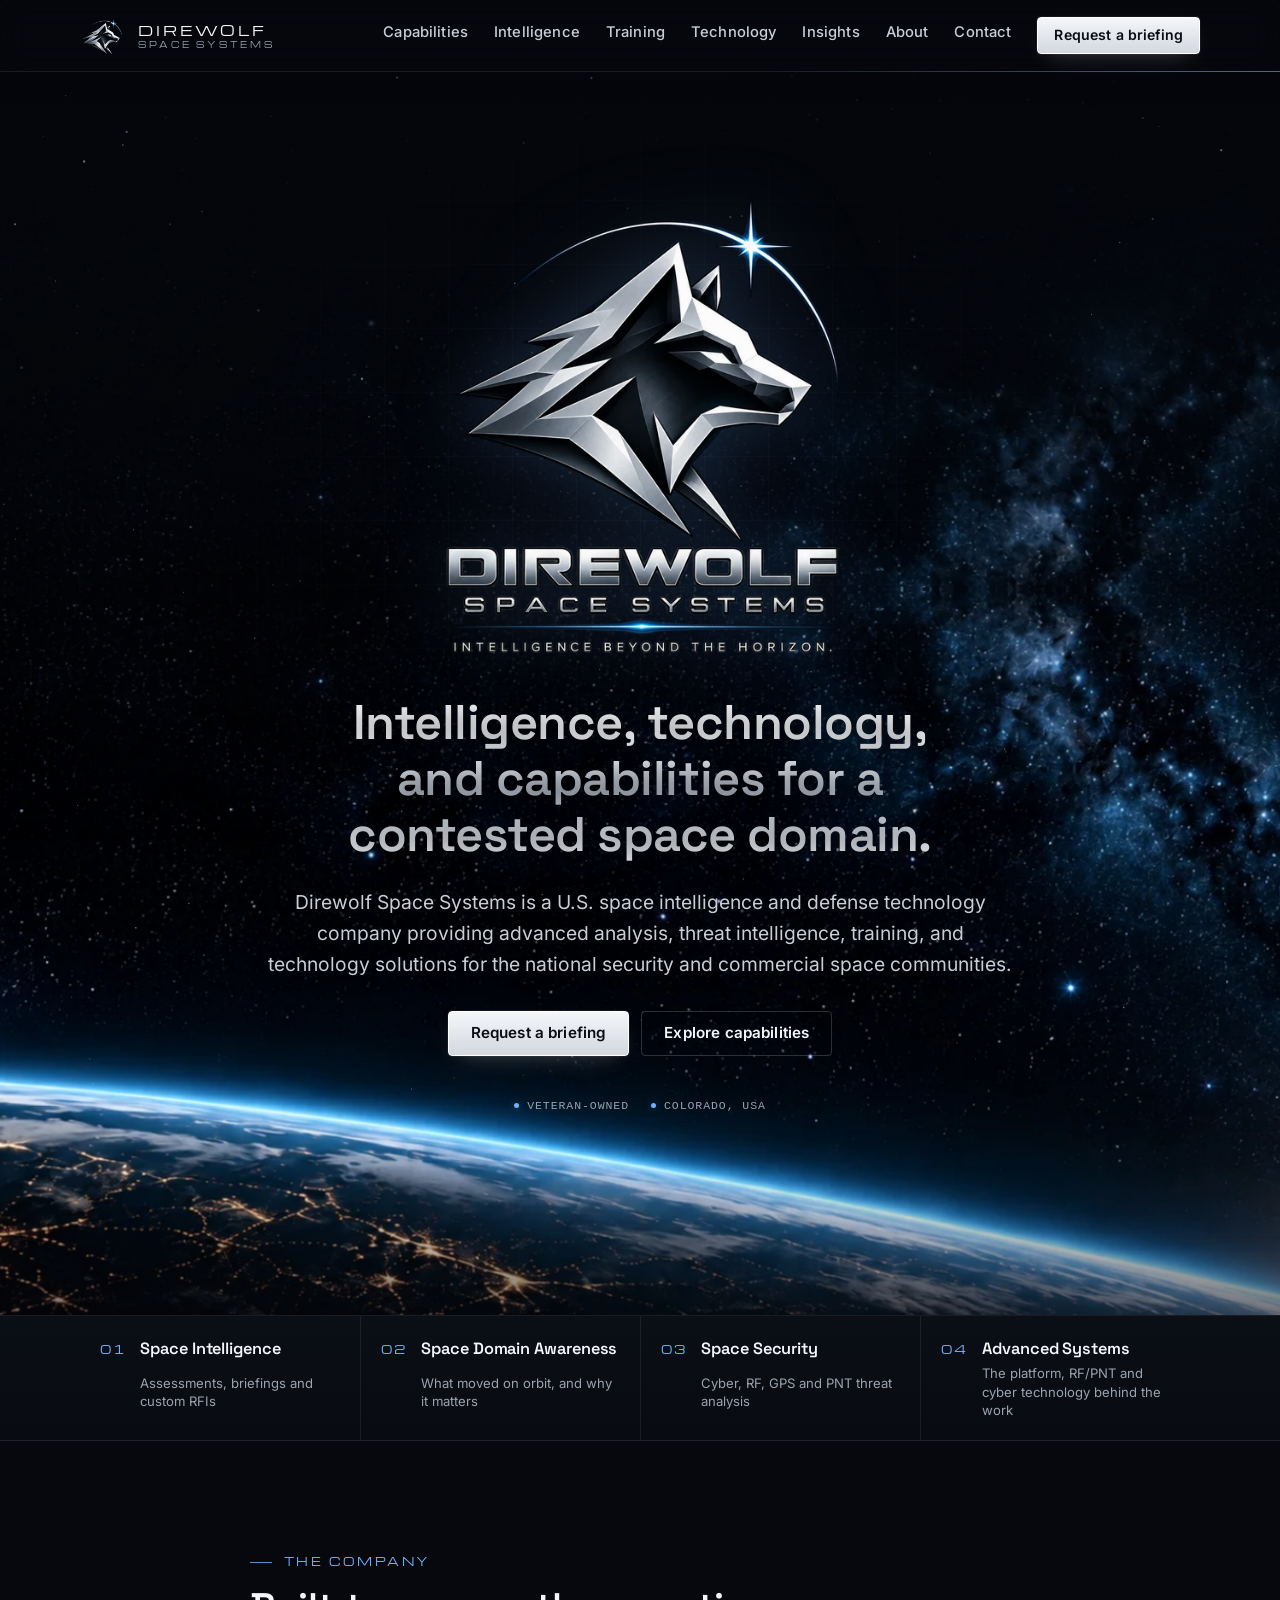
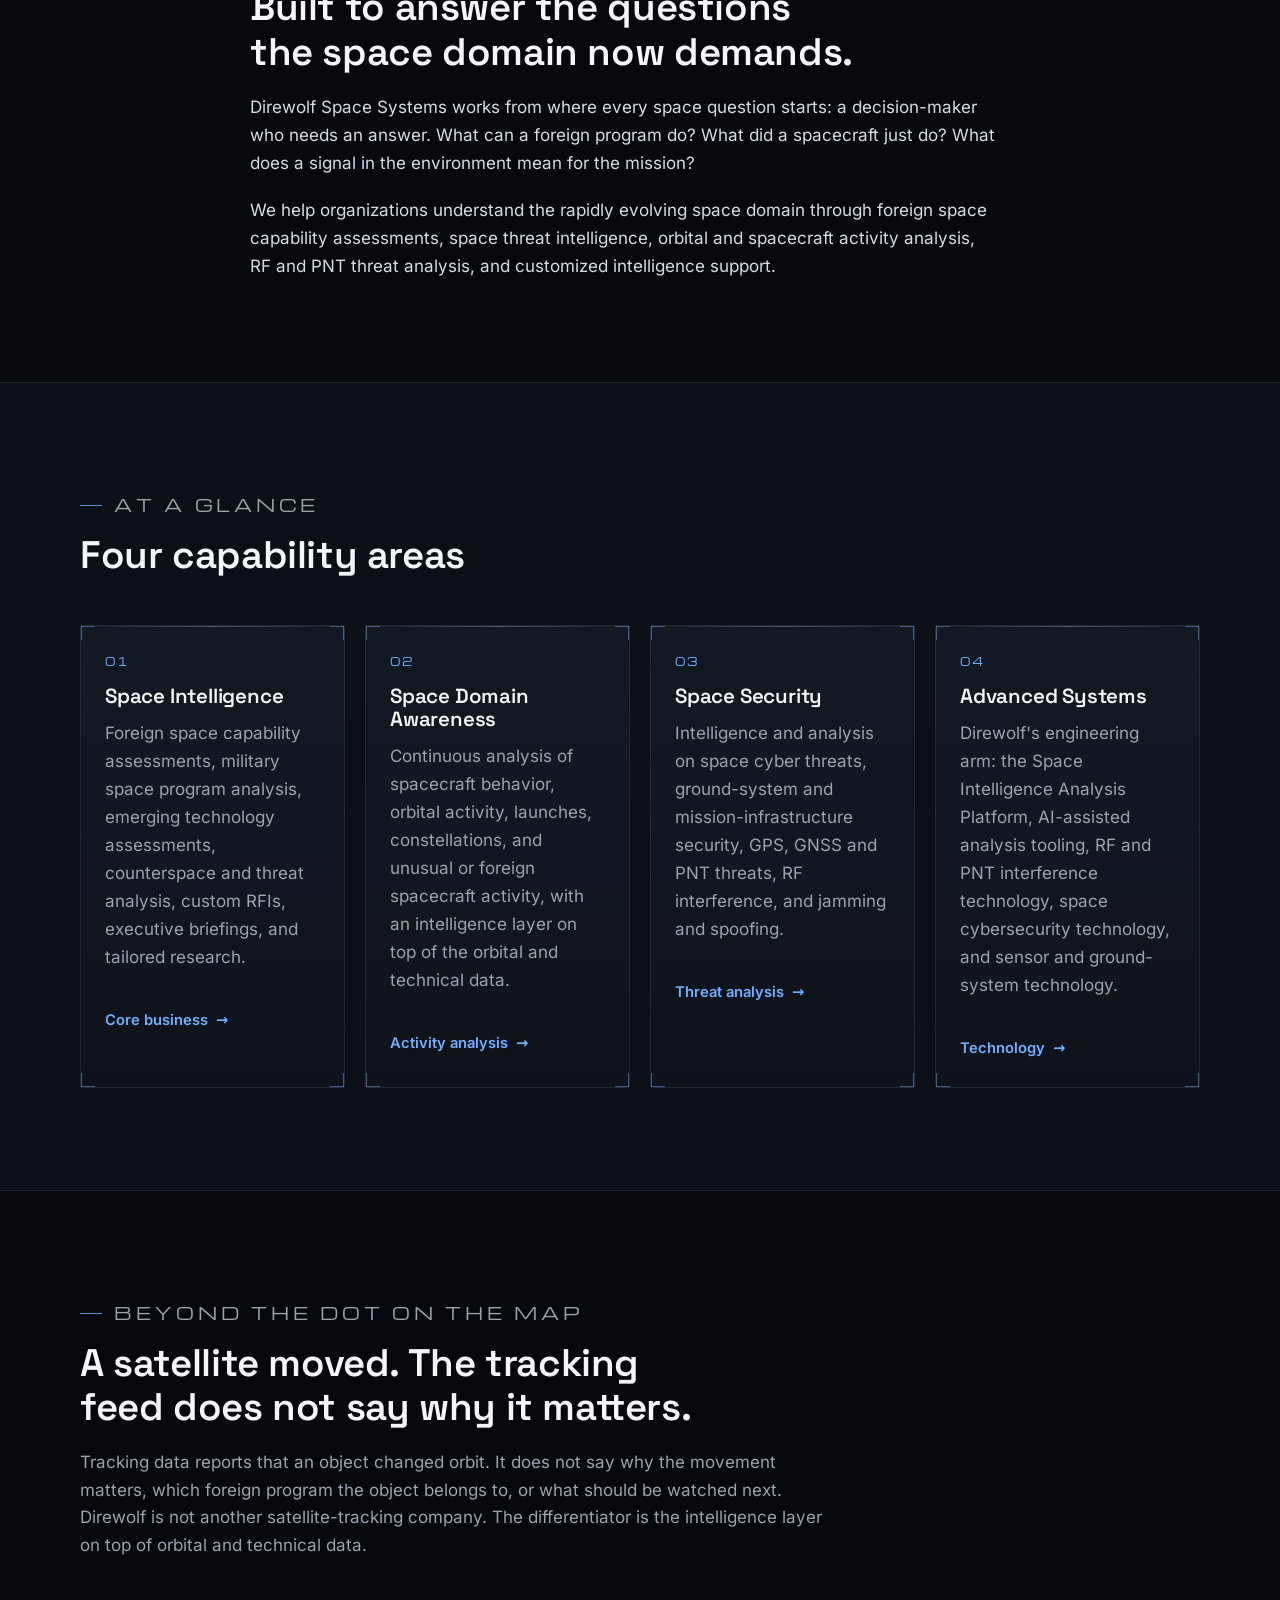
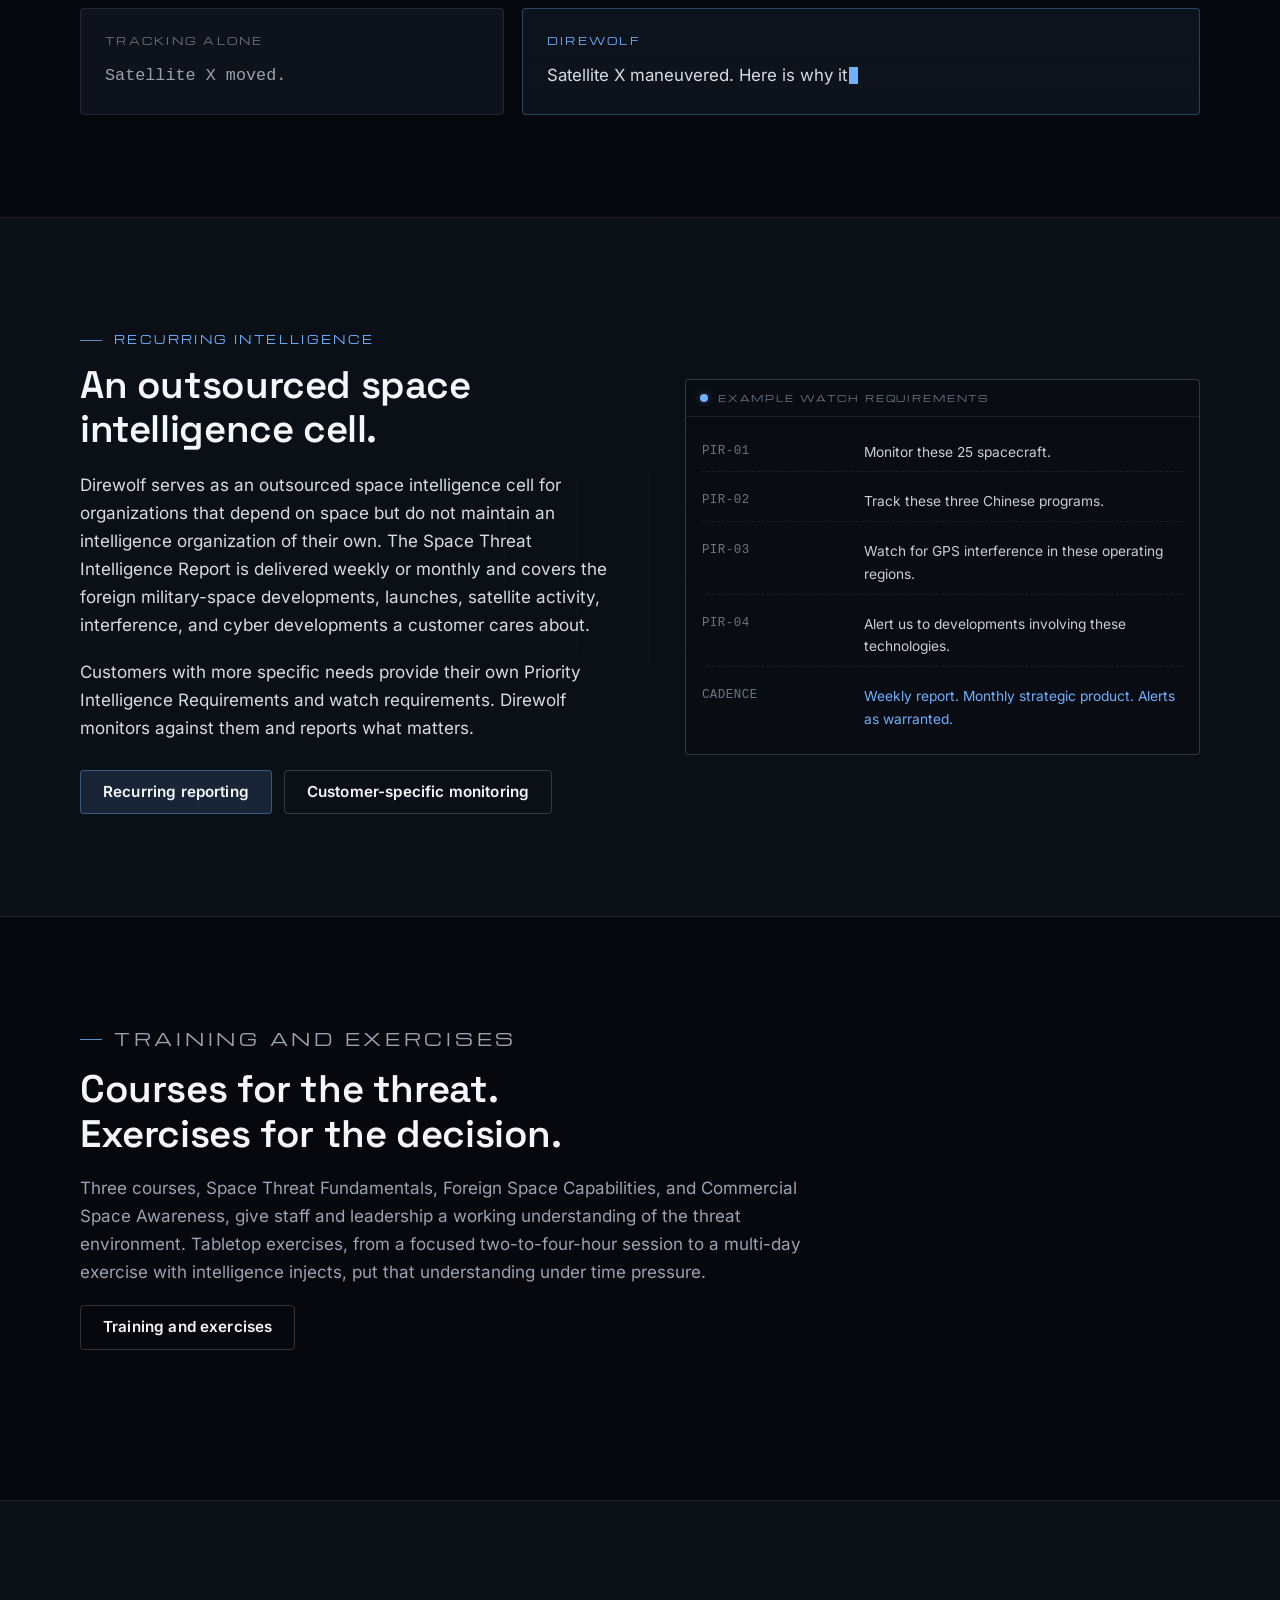
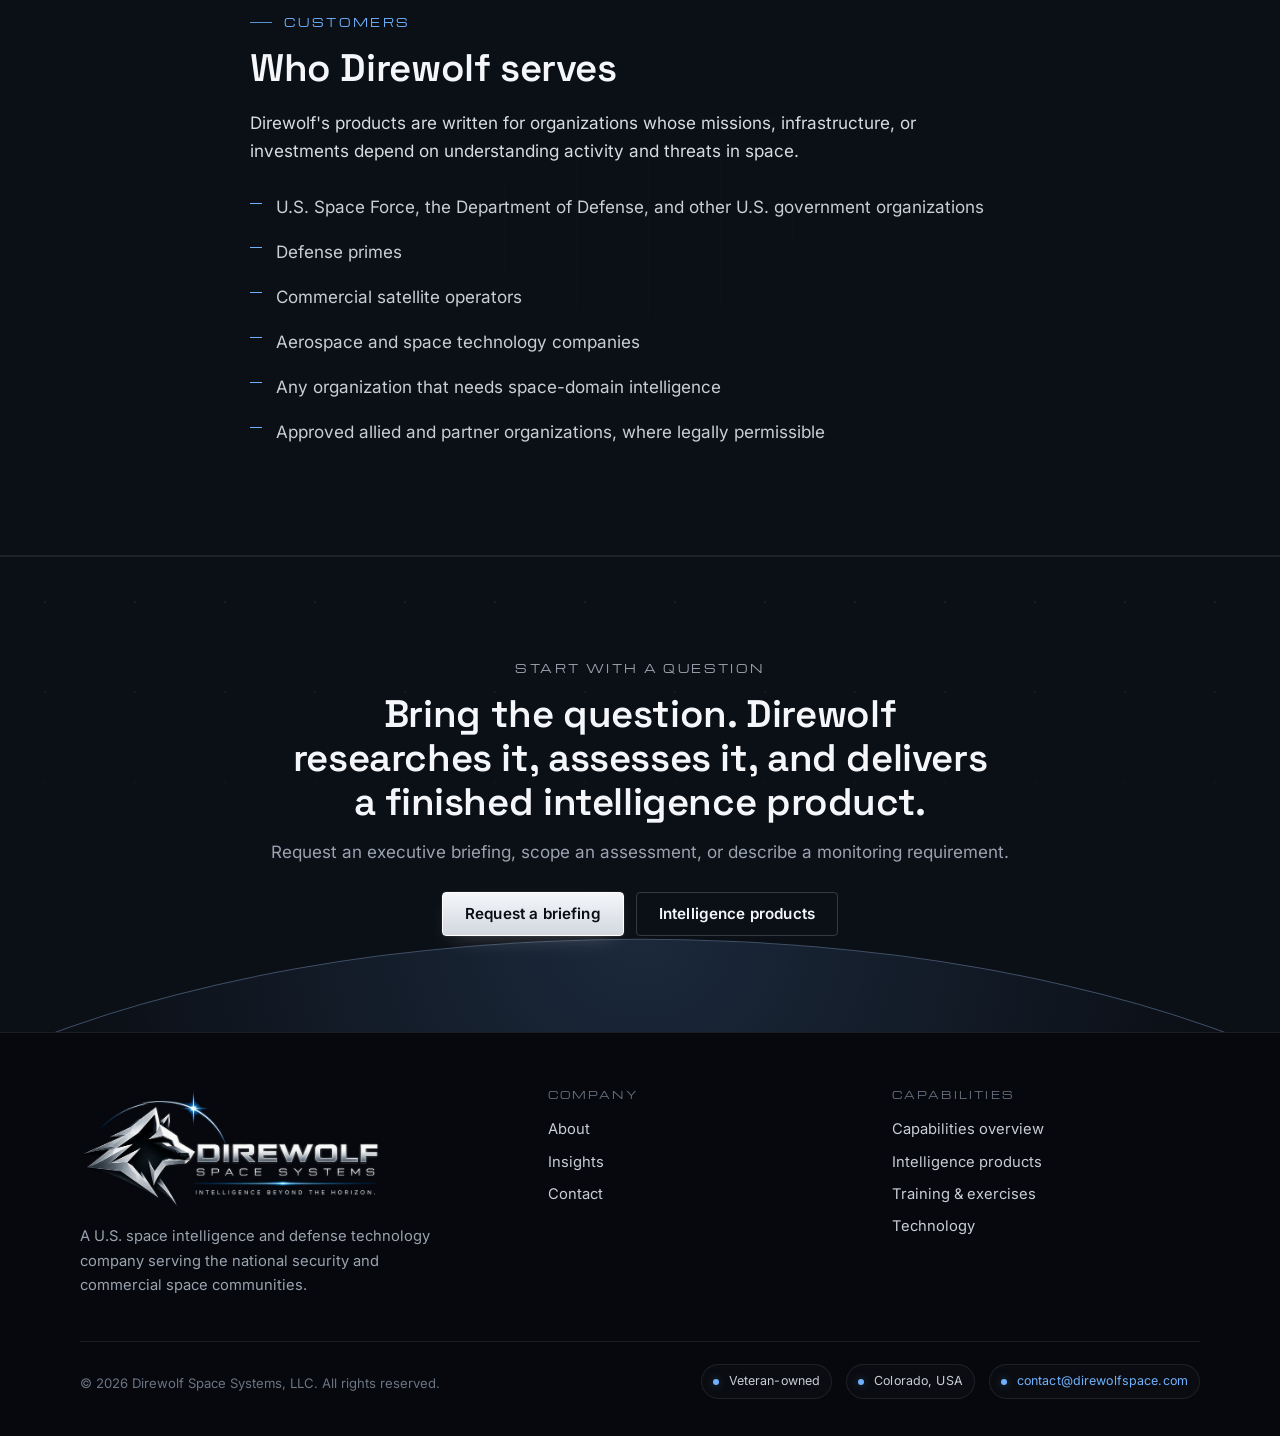
==== index.html @ d7854faf "Work in progress: trim repeated content across pages Co-Authored-By: Claude Fable 5.1 <noreply@anthr" ====
<!DOCTYPE html>
<html lang="en">
<head>
  <meta charset="utf-8">
  <meta name="viewport" content="width=device-width, initial-scale=1">
  <title>Direwolf Space Systems | Intelligence Beyond the Horizon.</title>
  <meta name="description" content="A U.S. space intelligence and defense technology company. Foreign space capability assessments, space threat intelligence, spacecraft activity analysis, RF and PNT threat analysis, and training.">
  <link rel="canonical" href="https://direwolfspace.com/">
  <meta name="theme-color" content="#06080d">
  <meta name="robots" content="index,follow">

  <!-- Open Graph / Twitter -->
  <meta property="og:type" content="website">
  <meta property="og:site_name" content="Direwolf Space Systems">
  <meta property="og:title" content="Direwolf Space Systems | Intelligence Beyond the Horizon.">
  <meta property="og:description" content="A U.S. space intelligence and defense technology company. Foreign space capability assessments, space threat intelligence, spacecraft activity analysis, RF and PNT threat analysis, and training.">
  <meta property="og:url" content="https://direwolfspace.com/">
  <meta property="og:image" content="https://direwolfspace.com/assets/img/og-image.jpg">
  <meta property="og:image:width" content="1200">
  <meta property="og:image:height" content="630">
  <meta property="og:image:alt" content="Direwolf Space Systems. Intelligence Beyond the Horizon.">
  <meta name="twitter:card" content="summary_large_image">
  <meta name="twitter:title" content="Direwolf Space Systems | Intelligence Beyond the Horizon.">
  <meta name="twitter:description" content="A U.S. space intelligence and defense technology company. Foreign space capability assessments, space threat intelligence, spacecraft activity analysis, RF and PNT threat analysis, and training.">
  <meta name="twitter:image" content="https://direwolfspace.com/assets/img/og-image.jpg">

  <!-- Icons -->
  <link rel="icon" href="assets/img/favicon.ico" sizes="any">
  <link rel="icon" type="image/png" sizes="32x32" href="assets/img/favicon-32.png">
  <link rel="icon" type="image/png" sizes="16x16" href="assets/img/favicon-16.png">
  <link rel="apple-touch-icon" href="assets/img/apple-touch-icon.png">

  <!-- Fonts (self-hosted, see assets/fonts) -->
  <link rel="preload" href="assets/fonts/michroma-latin.woff2" as="font" type="font/woff2" crossorigin>
  <link rel="preload" href="assets/fonts/space-grotesk-latin.woff2" as="font" type="font/woff2" crossorigin>
  <link rel="preload" href="assets/fonts/inter-latin.woff2" as="font" type="font/woff2" crossorigin>

  <link rel="stylesheet" href="assets/css/style.css">

  <script type="application/ld+json">
  {
    "@context": "https://schema.org",
    "@type": "Organization",
    "name": "Direwolf Space Systems",
    "legalName": "Direwolf Space Systems, LLC",
    "url": "https://direwolfspace.com/",
    "logo": "https://direwolfspace.com/assets/img/mark-512.png",
    "slogan": "Intelligence Beyond the Horizon.",
    "description": "A U.S. space intelligence and defense technology company providing advanced analysis, threat intelligence, training, and technology solutions for the national security and commercial space communities.",
    "email": "contact@direwolfspace.com",
    "address": { "@type": "PostalAddress", "addressRegion": "CO", "addressCountry": "US" }
  }
  </script>
</head>
<body class="page page--home">
  <a class="skip-link" href="#main">Skip to content</a>

  <header class="site-header">
    <div class="container">
      <a class="brand" href="index.html" aria-label="Direwolf Space Systems home">
        <img class="brand__logo" src="assets/img/mark-160.png" width="44" height="44" alt="">
        <span class="brand__text">
          <span class="brand__name">DIREWOLF</span>
          <span class="brand__sub">SPACE SYSTEMS</span>
        </span>
      </a>
      <button class="nav-toggle" type="button" aria-controls="site-nav" aria-expanded="false" aria-label="Toggle navigation">
        <svg class="icon-open" viewBox="0 0 24 24" fill="none" stroke="currentColor" stroke-width="1.8" stroke-linecap="round" aria-hidden="true"><path d="M4 7h16M4 12h16M4 17h16"/></svg>
        <svg class="icon-close" viewBox="0 0 24 24" fill="none" stroke="currentColor" stroke-width="1.8" stroke-linecap="round" aria-hidden="true"><path d="M6 6l12 12M18 6L6 18"/></svg>
      </button>
      <nav class="nav" id="site-nav" aria-label="Primary">
        <ul class="nav__list">
          <li><a class="nav__link" href="capabilities.html">Capabilities</a></li>
          <li><a class="nav__link" href="intelligence.html">Intelligence</a></li>
          <li><a class="nav__link" href="training.html">Training</a></li>
          <li><a class="nav__link" href="technology.html">Technology</a></li>
          <li><a class="nav__link" href="insights.html">Insights</a></li>
          <li><a class="nav__link" href="about.html">About</a></li>
          <li><a class="nav__link" href="contact.html">Contact</a></li>
        </ul>
        <div class="nav__cta"><a class="btn btn--primary btn--sm" href="contact.html">Request a briefing</a></div>
      </nav>
    </div>
  </header>

  <main id="main">

    <!-- ============ HERO ============ -->
    <section class="hero hero--home">
      <div class="hero__bg" aria-hidden="true">
        <picture>
          <source srcset="assets/img/hero-space-portrait.webp" media="(max-width: 700px)" type="image/webp">
          <img class="hero__space" src="assets/img/hero-space.webp" width="2400" height="1350" alt="" decoding="async" fetchpriority="high">
        </picture>
        <div class="hero__shade"></div>
        <div class="hero__grid"></div>
        <canvas class="hero__stars"></canvas>
        <svg class="hero__orbit" viewBox="0 0 100 60" preserveAspectRatio="xMidYMid slice" focusable="false">
          <path id="orbit-track" class="orbit-path" d="M -6 44 C 18 6, 78 4, 106 26"/>
          <circle class="orbit-sat-halo" r="0.9"><animateMotion dur="46s" repeatCount="indefinite"><mpath href="#orbit-track"/></animateMotion></circle>
          <circle class="orbit-sat" r="0.32"><animateMotion dur="46s" repeatCount="indefinite"><mpath href="#orbit-track"/></animateMotion></circle>
        </svg>
      </div>
      <div class="container">
        <div class="hero__inner hero__inner--center">
          <div class="hero__lockup">
            <picture>
              <source srcset="assets/img/logo-vertical-sm.webp 480w, assets/img/logo-vertical.webp 900w" sizes="(max-width: 600px) 280px, 420px" type="image/webp">
              <img class="logo" src="assets/img/logo-vertical-sm.png" srcset="assets/img/logo-vertical-sm.png 480w, assets/img/logo-vertical.png 900w" sizes="(max-width: 600px) 280px, 420px" width="420" height="496" alt="Direwolf Space Systems. Intelligence Beyond the Horizon." fetchpriority="high">
            </picture>
          </div>
          <h1 class="metallic">Intelligence, technology, and capabilities for a contested space domain.</h1>
          <p class="lede">Direwolf Space Systems is a U.S. space intelligence and defense technology company providing advanced analysis, threat intelligence, training, and technology solutions for the national security and commercial space communities.</p>
          <div class="btn-row">
            <a class="btn btn--primary" href="contact.html">Request a briefing</a>
            <a class="btn btn--ghost" href="capabilities.html">Explore capabilities</a>
          </div>
          <div class="hero__telemetry">
            <span>Veteran-owned</span>
            <span>Colorado, USA</span>
          </div>
        </div>
      </div>
    </section>

    <!-- ============ CAPABILITY BAR ============ -->
    <nav class="capbar" aria-label="Capability areas">
      <div class="container">
        <ul class="capbar__list">
          <li>
            <a class="capbar__item" href="capabilities.html#space-intelligence">
              <span class="capbar__num">01</span>
              <span class="capbar__name">Space Intelligence</span>
              <span class="capbar__desc">Assessments, briefings and custom RFIs</span>
            </a>
          </li>
          <li>
            <a class="capbar__item" href="capabilities.html#space-domain-awareness">
              <span class="capbar__num">02</span>
              <span class="capbar__name">Space Domain Awareness</span>
              <span class="capbar__desc">What moved on orbit, and why it matters</span>
            </a>
          </li>
          <li>
            <a class="capbar__item" href="capabilities.html#space-security">
              <span class="capbar__num">03</span>
              <span class="capbar__name">Space Security</span>
              <span class="capbar__desc">Cyber, RF, GPS and PNT threat analysis</span>
            </a>
          </li>
          <li>
            <a class="capbar__item" href="capabilities.html#advanced-systems">
              <span class="capbar__num">04</span>
              <span class="capbar__name">Advanced Systems</span>
              <span class="capbar__desc">The platform, RF/PNT and cyber technology behind the work</span>
            </a>
          </li>
        </ul>
      </div>
    </nav>

    <!-- ============ WHAT DIREWOLF IS ============ -->
    <section class="section" id="company">
      <div class="container container--narrow">
        <p class="eyebrow">The company</p>
        <h2>Built to answer the questions the space domain now demands.</h2>
        <p class="measure">Direwolf Space Systems works from where every space question starts: a decision-maker who needs an answer. What can a foreign program do? What did a spacecraft just do? What does a signal in the environment mean for the mission?</p>
        <p class="measure">We help organizations understand the rapidly evolving space domain through foreign space capability assessments, space threat intelligence, orbital and spacecraft activity analysis, RF and PNT threat analysis, and customized intelligence support.</p>
      </div>
    </section>

    <!-- ============ FOUR CAPABILITY AREAS ============ -->
    <section class="section section--alt" id="capabilities">
      <div class="container">
        <div class="section-head">
          <p class="eyebrow">At a glance</p>
          <h2>Four capability areas</h2>
        </div>
        <div class="grid grid-4">
          <a class="card card--link reveal" href="capabilities.html#space-intelligence">
            <span class="card__num">01</span>
            <h3>Space Intelligence</h3>
            <p>Foreign space capability assessments, military space program analysis, emerging technology assessments, counterspace and threat analysis, custom RFIs, executive briefings, and tailored research.</p>
            <span class="card__more">Core business</span>
          </a>
          <a class="card card--link reveal" href="capabilities.html#space-domain-awareness" data-delay="1">
            <span class="card__num">02</span>
            <h3>Space Domain Awareness</h3>
            <p>Continuous analysis of spacecraft behavior, orbital activity, launches, constellations, and unusual or foreign spacecraft activity, with an intelligence layer on top of the orbital and technical data.</p>
            <span class="card__more">Activity analysis</span>
          </a>
          <a class="card card--link reveal" href="capabilities.html#space-security" data-delay="2">
            <span class="card__num">03</span>
            <h3>Space Security</h3>
            <p>Intelligence and analysis on space cyber threats, ground-system and mission-infrastructure security, GPS, GNSS and PNT threats, RF interference, and jamming and spoofing.</p>
            <span class="card__more">Threat analysis</span>
          </a>
          <a class="card card--link reveal" href="capabilities.html#advanced-systems" data-delay="3">
            <span class="card__num">04</span>
            <h3>Advanced Systems</h3>
            <p>Direwolf's engineering arm: the Space Intelligence Analysis Platform, AI-assisted analysis tooling, RF and PNT interference technology, space cybersecurity technology, and sensor and ground-system technology.</p>
            <span class="card__more">Technology</span>
          </a>
        </div>
      </div>
    </section>

    <!-- ============ BEYOND THE DOT ============ -->
    <section class="section" id="differentiator">
      <div class="container">
        <div class="section-head">
          <p class="eyebrow">Beyond the dot on the map</p>
          <h2>A satellite moved. The tracking feed does not say why it matters.</h2>
          <p>Tracking data reports that an object changed orbit. It does not say why the movement matters, which foreign program the object belongs to, or what should be watched next. Direwolf is not another satellite-tracking company. The differentiator is the intelligence layer on top of orbital and technical data.</p>
        </div>
        <div class="contrast reveal">
          <div class="contrast__item contrast__item--dim">
            <span class="contrast__label">Tracking alone</span>
            <p class="contrast__text">Satellite X moved.</p>
          </div>
          <div class="contrast__item contrast__item--lit">
            <span class="contrast__label">Direwolf</span>
            <p class="contrast__text" data-type>Satellite X maneuvered. Here is why it matters, which foreign program it belongs to, what similar spacecraft have done previously, what capabilities may be involved, and what we recommend watching next.</p>
          </div>
        </div>
      </div>
    </section>

    <!-- ============ RECURRING INTELLIGENCE ============ -->
    <section class="section section--alt" id="recurring">
      <div class="container">
        <div class="split">
          <div>
            <p class="eyebrow">Recurring intelligence</p>
            <h2>An outsourced space intelligence cell.</h2>
            <p>Direwolf serves as an outsourced space intelligence cell for organizations that depend on space but do not maintain an intelligence organization of their own. The Space Threat Intelligence Report is delivered weekly or monthly and covers the foreign military-space developments, launches, satellite activity, interference, and cyber developments a customer cares about.</p>
            <p>Customers with more specific needs provide their own Priority Intelligence Requirements and watch requirements. Direwolf monitors against them and reports what matters.</p>
            <div class="btn-row mt-3">
              <a class="btn btn--blue" href="intelligence.html#recurring">Recurring reporting</a>
              <a class="btn btn--ghost" href="intelligence.html#monitoring">Customer-specific monitoring</a>
            </div>
          </div>
          <div class="mock reveal" role="group" aria-label="Example customer watch requirements">
            <div class="mock__bar">Example watch requirements</div>
            <div class="mock__body">
              <div class="mock__row"><span class="mock__key">PIR-01</span><span class="mock__val">Monitor these 25 spacecraft.</span></div>
              <div class="mock__row"><span class="mock__key">PIR-02</span><span class="mock__val">Track these three Chinese programs.</span></div>
              <div class="mock__row"><span class="mock__key">PIR-03</span><span class="mock__val">Watch for GPS interference in these operating regions.</span></div>
              <div class="mock__row"><span class="mock__key">PIR-04</span><span class="mock__val">Alert us to developments involving these technologies.</span></div>
              <div class="mock__row"><span class="mock__key">CADENCE</span><span class="mock__val mock__val--blue">Weekly report. Monthly strategic product. Alerts as warranted.</span></div>
            </div>
          </div>
        </div>
      </div>
    </section>

    <!-- ============ TRAINING ============ -->
    <section class="section" id="training">
      <div class="container">
        <div class="section-head">
          <p class="eyebrow">Training and exercises</p>
          <h2>Courses for the threat. Exercises for the decision.</h2>
          <p>Three courses, Space Threat Fundamentals, Foreign Space Capabilities, and Commercial Space Awareness, give staff and leadership a working understanding of the threat environment. Tabletop exercises, from a focused two-to-four-hour session to a multi-day exercise with intelligence injects, put that understanding under time pressure.</p>
          <div class="btn-row">
            <a class="btn btn--ghost" href="training.html">Training and exercises</a>
          </div>
        </div>
      </div>
    </section>

    <!-- ============ WHO WE SERVE ============ -->
    <section class="section section--alt" id="customers">
      <div class="container container--narrow">
        <p class="eyebrow">Customers</p>
        <h2>Who Direwolf serves</h2>
        <p class="measure">Direwolf's products are written for organizations whose missions, infrastructure, or investments depend on understanding activity and threats in space.</p>
        <ul class="checks mt-3">
          <li>U.S. Space Force, the Department of Defense, and other U.S. government organizations</li>
          <li>Defense primes</li>
          <li>Commercial satellite operators</li>
          <li>Aerospace and space technology companies</li>
          <li>Any organization that needs space-domain intelligence</li>
          <li>Approved allied and partner organizations, where legally permissible</li>
        </ul>
      </div>
    </section>

    <!-- ============ CTA ============ -->
    <section class="cta-band">
      <div class="container">
        <p class="eyebrow eyebrow--plain">Start with a question</p>
        <h2>Bring the question. Direwolf researches it, assesses it, and delivers a finished intelligence product.</h2>
        <p>Request an executive briefing, scope an assessment, or describe a monitoring requirement.</p>
        <div class="btn-row">
          <a class="btn btn--primary" href="contact.html">Request a briefing</a>
          <a class="btn btn--ghost" href="intelligence.html">Intelligence products</a>
        </div>
      </div>
    </section>

  </main>

  <footer class="site-footer">
    <div class="container">
      <div class="footer__top">
        <div class="footer__brand">
          <picture>
            <source srcset="assets/img/logo-horizontal-sm.webp" type="image/webp">
            <img src="assets/img/logo-horizontal-sm.png" width="300" height="119" alt="Direwolf Space Systems. Intelligence Beyond the Horizon." loading="lazy">
          </picture>
          <p class="mt-2">A U.S. space intelligence and defense technology company serving the national security and commercial space communities.</p>
        </div>
        <div class="footer__col">
          <h2>Company</h2>
          <ul>
            <li><a href="about.html">About</a></li>
            <li><a href="insights.html">Insights</a></li>
            <li><a href="contact.html">Contact</a></li>
          </ul>
        </div>
        <div class="footer__col">
          <h2>Capabilities</h2>
          <ul>
            <li><a href="capabilities.html">Capabilities overview</a></li>
            <li><a href="intelligence.html">Intelligence products</a></li>
            <li><a href="training.html">Training &amp; exercises</a></li>
            <li><a href="technology.html">Technology</a></li>
          </ul>
        </div>
      </div>
      <div class="footer__bottom">
        <div>&copy; <span data-year>2026</span> Direwolf Space Systems, LLC. All rights reserved.</div>
        <ul class="facts">
          <li>Veteran-owned</li>
          <li>Colorado, USA</li>
          <li><a href="mailto:contact@direwolfspace.com">contact@direwolfspace.com</a></li>
        </ul>
      </div>
    </div>
  </footer>

  <script src="assets/js/main.js" defer></script>
</body>
</html>
---- assets/css/style.css ----
/* ==========================================================================
   Direwolf Space Systems — site stylesheet
   Palette: black / graphite / very dark navy, metallic silver, white,
   restrained cool-blue highlights.
   ========================================================================== */

/* --------------------------------------------------------------------------
   Self-hosted fonts (Google Fonts latin subsets, SIL Open Font License)
   Inter and Space Grotesk are variable fonts: one file covers every weight.
   -------------------------------------------------------------------------- */
@font-face {
  font-family: "Inter";
  font-style: normal;
  font-weight: 400 600;
  font-display: swap;
  src: url("../fonts/inter-latin.woff2") format("woff2");
}
@font-face {
  font-family: "Space Grotesk";
  font-style: normal;
  font-weight: 500 700;
  font-display: swap;
  src: url("../fonts/space-grotesk-latin.woff2") format("woff2");
}
@font-face {
  font-family: "Michroma";
  font-style: normal;
  font-weight: 400;
  font-display: swap;
  src: url("../fonts/michroma-latin.woff2") format("woff2");
}

:root {
  /* Surfaces */
  --bg: #06080d;
  --bg-2: #0b0f16;
  --bg-3: #10151e;
  --panel: #0e131b;
  --panel-2: #131923;
  --line: rgba(201, 206, 214, 0.10);
  --line-strong: rgba(201, 206, 214, 0.22);

  /* Silver & text */
  --white: #f4f6f9;
  --silver: #c9ced6;
  --silver-2: #98a1ae;
  --silver-3: #6b7482;
  --text: #d7dce4;
  --text-muted: #9aa3b0;

  /* Cool-blue highlight (restrained) */
  --blue: #6fb1ff;
  --blue-2: #3f86e0;
  --blue-dim: rgba(111, 177, 255, 0.14);
  --blue-glow: rgba(111, 177, 255, 0.35);
  --bracket: rgba(111, 177, 255, 0.45);

  /* Type */
  --font-display: "Michroma", "Orbitron", "Segoe UI", sans-serif;
  --font-head: "Space Grotesk", "Inter", system-ui, sans-serif;
  --font-body: "Inter", system-ui, -apple-system, "Segoe UI", Roboto, sans-serif;
  --font-mono: ui-monospace, SFMono-Regular, Menlo, Consolas, monospace;

  /* Layout */
  --container: 1160px;
  --gutter: 20px;
  --radius: 4px;
  --radius-lg: 4px;
  --header-h: 72px;

  color-scheme: dark;
}

/* --------------------------------------------------------------------------
   Reset / base
   -------------------------------------------------------------------------- */
*, *::before, *::after { box-sizing: border-box; }
html { scroll-behavior: smooth; -webkit-text-size-adjust: 100%; }
@media (prefers-reduced-motion: reduce) {
  html { scroll-behavior: auto; }
  *, *::before, *::after { animation: none !important; transition: none !important; }
}
body {
  margin: 0;
  background: var(--bg);
  color: var(--text);
  font-family: var(--font-body);
  font-size: 17px;
  line-height: 1.65;
  -webkit-font-smoothing: antialiased;
  -moz-osx-font-smoothing: grayscale;
  overflow-x: hidden;
}
img, svg { display: block; max-width: 100%; }
a { color: var(--blue); text-decoration: none; }
a:hover { text-decoration: underline; text-underline-offset: 3px; }
:focus-visible { outline: 2px solid var(--blue); outline-offset: 3px; border-radius: 2px; }
h1, h2, h3, h4 {
  font-family: var(--font-head);
  color: var(--white);
  line-height: 1.15;
  letter-spacing: -0.01em;
  margin: 0 0 0.5em;
  font-weight: 600;
  text-wrap: balance;
}
h1 { font-size: clamp(2.1rem, 4.6vw, 3.6rem); }
h2 { font-size: clamp(1.7rem, 3vw, 2.4rem); }
h3 { font-size: clamp(1.15rem, 1.6vw, 1.35rem); }
h4 { font-size: 1.05rem; }
p { margin: 0 0 1.1em; }
p:last-child { margin-bottom: 0; }
ul, ol { padding-left: 1.25em; margin: 0 0 1.1em; }
li { margin-bottom: 0.4em; }
strong { color: var(--white); font-weight: 600; }
hr { border: 0; border-top: 1px solid var(--line); margin: 2rem 0; }
code { font-family: var(--font-mono); font-size: 0.92em; color: var(--silver); }
.visually-hidden {
  position: absolute !important; width: 1px; height: 1px; padding: 0; margin: -1px;
  overflow: hidden; clip: rect(0 0 0 0); white-space: nowrap; border: 0;
}

/* Cross-document page transitions (progressive; ignored by older browsers) */
@view-transition { navigation: auto; }
::view-transition-old(root) { animation: 160ms ease-out both vt-out; }
::view-transition-new(root) { animation: 260ms ease-out both vt-in; }
@keyframes vt-out { to { opacity: 0; } }
@keyframes vt-in { from { opacity: 0; transform: translateY(6px); } }

/* --------------------------------------------------------------------------
   Layout helpers
   -------------------------------------------------------------------------- */
.container { width: 100%; max-width: var(--container); margin: 0 auto; padding: 0 var(--gutter); }
.container--narrow { max-width: 820px; }
.section { padding: clamp(56px, 8vw, 104px) 0; position: relative; }
.section--tight { padding: clamp(40px, 5vw, 64px) 0; }
.section--alt { background: var(--bg-2); border-top: 1px solid var(--line); border-bottom: 1px solid var(--line); }
.section--alt::before {
  content: ""; position: absolute; inset: 0; pointer-events: none; opacity: 0.35;
  background-image:
    linear-gradient(rgba(201,206,214,0.035) 1px, transparent 1px),
    linear-gradient(90deg, rgba(201,206,214,0.035) 1px, transparent 1px);
  background-size: 72px 72px;
  mask-image: radial-gradient(ellipse 80% 90% at 50% 50%, #000 10%, transparent 80%);
  -webkit-mask-image: radial-gradient(ellipse 80% 90% at 50% 50%, #000 10%, transparent 80%);
}
.section--alt > .container { position: relative; }
.section-head { max-width: 760px; margin-bottom: clamp(28px, 4vw, 48px); }
.section-head p { color: var(--text-muted); font-size: 1.06rem; }
.section-head--center { margin-left: auto; margin-right: auto; text-align: center; }
.grid { display: grid; gap: 20px; }
.grid-2 { grid-template-columns: repeat(2, minmax(0, 1fr)); }
.grid-3 { grid-template-columns: repeat(3, minmax(0, 1fr)); }
.grid-4 { grid-template-columns: repeat(4, minmax(0, 1fr)); }
.split { display: grid; grid-template-columns: minmax(0, 1.05fr) minmax(0, 1fr); gap: clamp(28px, 5vw, 72px); align-items: center; }
.split--top { align-items: start; }
@media (max-width: 960px) {
  .grid-4 { grid-template-columns: repeat(2, minmax(0, 1fr)); }
  .grid-3 { grid-template-columns: repeat(2, minmax(0, 1fr)); }
  .split { grid-template-columns: 1fr; }
}
@media (max-width: 620px) {
  .grid-2, .grid-3, .grid-4 { grid-template-columns: 1fr; }
}
.text-muted { color: var(--text-muted); }
.lede { font-size: clamp(1.08rem, 1.5vw, 1.25rem); color: var(--silver); line-height: 1.6; }
.measure { max-width: 68ch; }

/* --------------------------------------------------------------------------
   Typographic brand elements
   -------------------------------------------------------------------------- */
.eyebrow {
  font-family: var(--font-display);
  font-size: 0.68rem;
  letter-spacing: 0.22em;
  text-transform: uppercase;
  color: var(--blue);
  display: inline-flex;
  align-items: center;
  gap: 12px;
  margin-bottom: 14px;
}
.eyebrow::before { content: ""; width: 22px; height: 1px; background: var(--blue); opacity: 0.8; }
.eyebrow--plain::before { display: none; }
.wordmark {
  font-family: var(--font-display);
  text-transform: uppercase;
  letter-spacing: 0.18em;
  color: var(--white);
  line-height: 1.2;
}
.wordmark .wm-1 { display: block; font-size: 1em; }
.wordmark .wm-2 { display: block; font-size: 0.56em; letter-spacing: 0.34em; color: var(--silver); margin-top: 0.15em; }
.tagline {
  font-family: var(--font-display);
  text-transform: uppercase;
  letter-spacing: 0.24em;
  font-size: 0.72rem;
  color: var(--silver-2);
}
.metallic {
  background: linear-gradient(180deg, #ffffff 0%, #e2e6ec 40%, #aab2be 58%, #eef1f5 100%);
  -webkit-background-clip: text;
  background-clip: text;
  color: transparent;
}
.mono { font-family: var(--font-mono); font-size: 0.82rem; letter-spacing: 0.04em; color: var(--silver-2); }

/* --------------------------------------------------------------------------
   Header
   -------------------------------------------------------------------------- */
.site-header {
  position: sticky; top: 0; z-index: 50;
  height: var(--header-h);
  background: rgba(6, 8, 13, 0.72);
  backdrop-filter: blur(16px) saturate(130%);
  -webkit-backdrop-filter: blur(16px) saturate(130%);
  border-bottom: 1px solid var(--line);
}
.site-header::after {
  content: ""; position: absolute; left: 0; right: 0; bottom: -1px; height: 1px;
  background: linear-gradient(90deg, transparent 0%, rgba(111,177,255,0.0) 30%, rgba(111,177,255,0.65) 50%, rgba(111,177,255,0.0) 70%, transparent 100%);
  background-size: 200% 100%;
  animation: hairline 9s linear infinite;
  opacity: 0.8;
}
@keyframes hairline { from { background-position: 200% 0; } to { background-position: -200% 0; } }
.site-header .container { height: 100%; display: flex; align-items: center; justify-content: space-between; gap: 24px; }
.brand { display: inline-flex; align-items: center; gap: 14px; color: var(--white); text-decoration: none !important; }
.brand__logo { width: 44px; height: 44px; flex: 0 0 auto; transition: filter 0.3s; }
.brand:hover .brand__logo { filter: drop-shadow(0 0 8px rgba(111,177,255,0.55)); }
.brand__text { display: flex; flex-direction: column; line-height: 1.05; }
.brand__name { font-family: var(--font-display); font-size: 0.9rem; letter-spacing: 0.2em; color: var(--white); }
.brand__sub { font-family: var(--font-display); font-size: 0.5rem; letter-spacing: 0.36em; color: var(--silver-2); margin-top: 4px; }
.nav { display: flex; align-items: center; gap: 4px; }
.nav__list { list-style: none; margin: 0; padding: 0; display: flex; gap: 2px; }
.nav__link {
  display: inline-block; padding: 10px 12px; color: var(--silver); position: relative;
  font-size: 0.92rem; font-weight: 500; letter-spacing: 0.01em; border-radius: var(--radius);
  text-decoration: none !important; transition: color 0.15s, background 0.15s;
}
.nav__link::after {
  content: ""; position: absolute; left: 12px; right: 12px; bottom: 4px; height: 1px; background: var(--blue);
  transform: scaleX(0); transform-origin: left; transition: transform 0.22s ease;
}
.nav__link:hover { color: var(--white); background: rgba(255,255,255,0.04); }
.nav__link:hover::after { transform: scaleX(1); }
.nav__link[aria-current="page"] { color: var(--white); }
.nav__link[aria-current="page"]::after { transform: scaleX(1); }
.nav__cta { margin-left: 10px; }
.nav-toggle {
  display: none; background: none; border: 1px solid var(--line-strong); color: var(--white);
  width: 44px; height: 44px; border-radius: var(--radius); cursor: pointer; padding: 0; align-items: center; justify-content: center;
}
.nav-toggle svg { width: 22px; height: 22px; }
.nav-toggle .icon-close { display: none; }
.nav-toggle[aria-expanded="true"] .icon-open { display: none; }
.nav-toggle[aria-expanded="true"] .icon-close { display: block; }
@media (max-width: 1020px) {
  .nav-toggle { display: inline-flex; }
  .nav {
    position: fixed; inset: var(--header-h) 0 auto 0; flex-direction: column; align-items: stretch;
    background: rgba(6, 8, 13, 0.97); border-bottom: 1px solid var(--line); padding: 12px var(--gutter) 24px;
    transform: translateY(-8px); opacity: 0; pointer-events: none; transition: opacity 0.18s, transform 0.18s;
    max-height: calc(100vh - var(--header-h)); overflow-y: auto;
  }
  .nav.is-open { transform: none; opacity: 1; pointer-events: auto; }
  .nav__list { flex-direction: column; gap: 0; }
  .nav__link { display: block; padding: 14px 8px; font-size: 1.05rem; border-bottom: 1px solid var(--line); border-radius: 0; }
  .nav__link::after { left: 8px; right: auto; width: 28px; bottom: 10px; }
  .nav__cta { margin: 16px 0 0; }
  .nav__cta .btn { width: 100%; justify-content: center; }
}
@media (max-width: 420px) {
  .brand__text { display: none; }
}

/* --------------------------------------------------------------------------
   Buttons
   -------------------------------------------------------------------------- */
.btn {
  display: inline-flex; align-items: center; justify-content: center; gap: 10px; position: relative; overflow: hidden;
  padding: 12px 22px; border-radius: var(--radius); font-weight: 600; font-size: 0.95rem;
  letter-spacing: 0.01em; border: 1px solid transparent; cursor: pointer; text-decoration: none !important;
  transition: background 0.15s, border-color 0.15s, color 0.15s, transform 0.15s, box-shadow 0.15s;
  font-family: var(--font-body); line-height: 1.2;
}
.btn svg { width: 16px; height: 16px; }
.btn--primary {
  background: linear-gradient(180deg, #f4f6f9 0%, #d3d8df 100%); color: #0a0d13; border-color: #ffffff;
  box-shadow: 0 0 0 1px rgba(255,255,255,0.05), 0 8px 24px -12px rgba(255,255,255,0.35);
}
.btn--primary::after {
  content: ""; position: absolute; top: -20%; bottom: -20%; left: -30%; width: 30%;
  background: linear-gradient(105deg, transparent, rgba(111,177,255,0.35), transparent);
  transform: skewX(-20deg) translateX(-120%); transition: transform 0.6s ease;
}
.btn--primary:hover { background: #ffffff; transform: translateY(-1px); box-shadow: 0 0 0 1px rgba(255,255,255,0.08), 0 10px 30px -12px rgba(111,177,255,0.6); }
.btn--primary:hover::after { transform: skewX(-20deg) translateX(520%); }
.btn--ghost { background: transparent; color: var(--white); border-color: var(--line-strong); }
.btn--ghost:hover { border-color: var(--silver); background: rgba(255,255,255,0.04); box-shadow: inset 0 0 0 1px rgba(255,255,255,0.05); }
.btn--blue { background: var(--blue-dim); color: var(--white); border-color: rgba(111,177,255,0.35); }
.btn--blue:hover { background: rgba(111,177,255,0.22); border-color: var(--blue); box-shadow: 0 0 24px -8px var(--blue-glow); }
.btn--sm { padding: 9px 16px; font-size: 0.88rem; }
.btn-row { display: flex; flex-wrap: wrap; gap: 12px; align-items: center; }

/* --------------------------------------------------------------------------
   Hero: Earth-from-orbit backdrop, live star layer, orbit track
   -------------------------------------------------------------------------- */
.hero {
  position: relative; overflow: hidden; isolation: isolate;
  padding: clamp(64px, 9vw, 120px) 0 clamp(120px, 16vw, 200px);
  border-bottom: 1px solid var(--line);
  min-height: min(92vh, 980px);
  display: flex; align-items: center;
  background: var(--bg);
}
.hero > .container { position: relative; z-index: 2; width: 100%; }
.hero--page { min-height: 0; display: block; padding: clamp(56px, 8vw, 96px) 0 clamp(64px, 9vw, 110px); }
.hero__bg { position: absolute; inset: 0; z-index: 0; pointer-events: none; overflow: hidden; }
.hero__space {
  position: absolute; left: 0; top: 0; width: 100%; height: 100%;
  object-fit: cover; object-position: center bottom;
  will-change: transform;
}
.hero--page .hero__space { object-position: center 72%; }
.hero__shade {
  position: absolute; inset: 0;
  background:
    linear-gradient(180deg, rgba(6,8,13,0.62) 0%, rgba(6,8,13,0.28) 38%, rgba(6,8,13,0.0) 62%, rgba(6,8,13,0.0) 88%, rgba(6,8,13,0.55) 100%);
}
.hero--page .hero__shade { background: linear-gradient(90deg, rgba(6,8,13,0.72) 0%, rgba(6,8,13,0.35) 55%, rgba(6,8,13,0.05) 100%), linear-gradient(180deg, rgba(6,8,13,0.35), rgba(6,8,13,0) 50%, rgba(6,8,13,0.5) 100%); }
.hero__stars { position: absolute; inset: 0; width: 100%; height: 100%; opacity: 0.9; mix-blend-mode: screen; }
.hero__grid {
  position: absolute; inset: 0; opacity: 0.55;
  background-image:
    linear-gradient(rgba(201,206,214,0.05) 1px, transparent 1px),
    linear-gradient(90deg, rgba(201,206,214,0.05) 1px, transparent 1px);
  background-size: 64px 64px;
  mask-image: radial-gradient(ellipse 60% 50% at 50% 30%, #000 10%, transparent 70%);
  -webkit-mask-image: radial-gradient(ellipse 60% 50% at 50% 30%, #000 10%, transparent 70%);
}
.hero__orbit { position: absolute; inset: 0; width: 100%; height: 100%; opacity: 0.75; }
.hero__orbit .orbit-path { fill: none; stroke: rgba(111,177,255,0.28); stroke-width: 0.15; stroke-dasharray: 0.8 1.2; vector-effect: non-scaling-stroke; }
.hero__orbit .orbit-sat { fill: #dbe9ff; }
.hero__orbit .orbit-sat-halo { fill: rgba(111,177,255,0.35); }
.hero__inner { position: relative; max-width: 860px; }
.hero__inner--center { text-align: center; margin: 0 auto; }
.hero__inner--center .eyebrow { justify-content: center; }
.hero__inner--center .btn-row { justify-content: center; }
.hero .lede { margin-top: 18px; max-width: 62ch; text-shadow: 0 2px 18px rgba(0,0,0,0.6); }
.hero__inner--center .lede { margin-left: auto; margin-right: auto; }
.hero .btn-row { margin-top: 32px; }
.hero__lockup { display: flex; flex-direction: column; align-items: center; gap: 22px; margin-bottom: 30px; }
.hero__lockup .logo { width: clamp(240px, 32vw, 420px); height: auto; filter: drop-shadow(0 0 40px rgba(111,177,255,0.22)); }
.hero__lockup .wordmark { font-size: clamp(1.6rem, 4.2vw, 2.9rem); text-align: center; }
.hero__lockup .tagline { margin-top: 6px; }
.hero h1 { margin-top: 0; text-shadow: 0 2px 24px rgba(0,0,0,0.55); }
.hero--home h1 { font-size: clamp(1.9rem, 3.8vw, 3.1rem); }
.hero--page h1 { margin-bottom: 0.3em; }
.hero__telemetry {
  display: flex; flex-wrap: wrap; gap: 8px 22px; margin-top: 40px; justify-content: center;
  font-family: var(--font-mono); font-size: 0.72rem; letter-spacing: 0.08em; text-transform: uppercase; color: var(--silver-2);
}
.hero__telemetry span { display: inline-flex; align-items: center; gap: 8px; }
.hero__telemetry span::before { content: ""; width: 5px; height: 5px; border-radius: 50%; background: var(--blue); box-shadow: 0 0 8px var(--blue-glow); }

/* Capability bar (below the home hero): four numbered segments */
.capbar { position: relative; z-index: 3; border-bottom: 1px solid var(--line); background: linear-gradient(180deg, rgba(11,15,22,0.98), rgba(8,11,17,0.98)); }
.capbar__list { list-style: none; margin: 0; padding: 0; display: grid; grid-template-columns: repeat(4, minmax(0, 1fr)); }
.capbar__list li { margin: 0; border-left: 1px solid var(--line); }
.capbar__list li:first-child { border-left: 0; }
.capbar__item {
  display: grid; grid-template-columns: auto 1fr; grid-template-rows: auto auto; column-gap: 14px; row-gap: 2px; align-items: baseline;
  padding: 20px 22px 20px 20px; position: relative; color: inherit; text-decoration: none !important; min-height: 100%;
  transition: background 0.2s;
}
.capbar__item::before {
  content: ""; position: absolute; left: 0; right: 0; top: -1px; height: 2px; background: var(--blue);
  transform: scaleX(0); transform-origin: left; transition: transform 0.25s ease; box-shadow: 0 0 12px var(--blue-glow);
}
.capbar__item::after {
  content: "\2192"; position: absolute; right: 18px; top: 20px; color: var(--blue); opacity: 0; transform: translateX(-6px); transition: opacity 0.2s, transform 0.2s; font-size: 0.95rem;
}
.capbar__item:hover, .capbar__item:focus-visible { background: rgba(111,177,255,0.06); outline: none; }
.capbar__item:hover::before, .capbar__item:focus-visible::before { transform: scaleX(1); }
.capbar__item:hover::after, .capbar__item:focus-visible::after { opacity: 1; transform: none; }
.capbar__num { grid-row: 1 / span 2; font-family: var(--font-display); font-size: 0.72rem; letter-spacing: 0.18em; color: var(--blue); padding-top: 3px; }
.capbar__name { font-family: var(--font-head); font-weight: 600; font-size: 1.02rem; color: var(--white); letter-spacing: -0.005em; }
.capbar__desc { font-size: 0.82rem; color: var(--text-muted); line-height: 1.4; }
@media (max-width: 960px) {
  .capbar__list { grid-template-columns: repeat(2, minmax(0, 1fr)); }
  .capbar__list li:nth-child(3) { border-left: 0; }
  .capbar__list li:nth-child(n+3) { border-top: 1px solid var(--line); }
}
@media (max-width: 520px) {
  .capbar__list { grid-template-columns: 1fr; }
  .capbar__list li { border-left: 0; border-top: 1px solid var(--line); }
  .capbar__list li:first-child { border-top: 0; }
  .capbar__item { padding: 16px 20px; }
}

/* --------------------------------------------------------------------------
   Cards & panels (HUD brackets + cursor spotlight)
   -------------------------------------------------------------------------- */
.card {
  --c: var(--bracket);
  --mx: 50%; --my: 50%;
  background:
    linear-gradient(var(--c), var(--c)) top left / 14px 1px no-repeat,
    linear-gradient(var(--c), var(--c)) top left / 1px 14px no-repeat,
    linear-gradient(var(--c), var(--c)) top right / 14px 1px no-repeat,
    linear-gradient(var(--c), var(--c)) top right / 1px 14px no-repeat,
    linear-gradient(var(--c), var(--c)) bottom left / 14px 1px no-repeat,
    linear-gradient(var(--c), var(--c)) bottom left / 1px 14px no-repeat,
    linear-gradient(var(--c), var(--c)) bottom right / 14px 1px no-repeat,
    linear-gradient(var(--c), var(--c)) bottom right / 1px 14px no-repeat,
    linear-gradient(180deg, var(--panel-2) 0%, var(--panel) 100%);
  border: 1px solid var(--line); border-radius: var(--radius-lg);
  padding: 26px 24px; position: relative; overflow: hidden;
  transition: border-color 0.25s, transform 0.25s, box-shadow 0.25s, --c 0.25s;
}
.card::before {
  content: ""; position: absolute; left: 0; right: 0; top: 0; height: 1px;
  background: linear-gradient(90deg, transparent, rgba(201,206,214,0.35), transparent);
}
.card::after {
  content: ""; position: absolute; inset: 0; pointer-events: none; opacity: 0; transition: opacity 0.3s;
  background: radial-gradient(380px circle at var(--mx) var(--my), rgba(111,177,255,0.13), transparent 45%);
}
.card:hover { border-color: rgba(111,177,255,0.35); --c: rgba(111,177,255,0.9); box-shadow: 0 18px 50px -30px rgba(111,177,255,0.35); }
.card:hover::after { opacity: 1; }
.card > * { position: relative; z-index: 1; }
.card h3 { margin-top: 0; }
.card p { color: var(--text-muted); }
.card p:last-child { margin-bottom: 0; }
.card__num {
  font-family: var(--font-display); font-size: 0.7rem; letter-spacing: 0.2em; color: var(--blue);
  margin-bottom: 14px; display: block;
}
.card__icon { width: 36px; height: 36px; color: var(--silver); margin-bottom: 16px; }
.card__icon svg { width: 100%; height: 100%; }
.card--link { display: block; color: inherit; text-decoration: none !important; }
.card--link:hover { transform: translateY(-3px); }
.card__more { margin-top: 18px; color: var(--blue); font-weight: 600; font-size: 0.92rem; display: inline-flex; align-items: center; gap: 8px; }
.card__more::after { content: "\2192"; transition: transform 0.2s; }
.card--link:hover .card__more::after { transform: translateX(4px); }
.card--feature { padding: 34px 30px; }
.card ul { color: var(--text-muted); padding-left: 1.1em; }
.card ul li::marker { color: var(--blue); }

.panel {
  background: var(--panel); border: 1px solid var(--line); border-radius: var(--radius-lg);
  padding: clamp(24px, 3.5vw, 44px); position: relative;
}
.panel--blue { border-color: rgba(111,177,255,0.28); background: linear-gradient(180deg, rgba(111,177,255,0.08), rgba(111,177,255,0.02)); }
.panel--blue::before {
  content: ""; position: absolute; left: 0; top: 0; width: 100%; height: 1px;
  background: linear-gradient(90deg, rgba(111,177,255,0.7), transparent 60%);
}

.callout {
  border-left: 2px solid var(--blue); padding: 6px 0 6px 22px; margin: 28px 0;
  color: var(--silver); font-size: 1.08rem;
}
.callout--quote { font-family: var(--font-head); font-size: clamp(1.15rem, 1.8vw, 1.45rem); line-height: 1.45; color: var(--white); }
.callout cite { display: block; font-style: normal; font-family: var(--font-body); font-size: 0.85rem; color: var(--text-muted); margin-top: 12px; letter-spacing: 0.04em; }

/* "Beyond the dot" contrast block */
.contrast { display: grid; grid-template-columns: minmax(0, 1fr) minmax(0, 1.6fr); gap: 18px; }
@media (max-width: 820px) { .contrast { grid-template-columns: 1fr; } }
.contrast__label { font-family: var(--font-display); font-size: 0.64rem; letter-spacing: 0.22em; text-transform: uppercase; color: var(--silver-3); margin-bottom: 12px; display: block; }
.contrast__item { border: 1px solid var(--line); border-radius: var(--radius-lg); padding: 24px; background: var(--panel); position: relative; overflow: hidden; }
.contrast__item--dim { color: var(--text-muted); }
.contrast__item--dim .contrast__text { font-family: var(--font-mono); font-size: 1.05rem; color: var(--silver-2); }
.contrast__item--lit { border-color: rgba(111,177,255,0.3); background: linear-gradient(180deg, rgba(111,177,255,0.07), var(--panel)); }
.contrast__item--lit .contrast__label { color: var(--blue); }
.contrast__text { margin: 0; color: var(--text); font-size: 1.05rem; }
.type-caret { display: inline-block; width: 0.55em; height: 1em; margin-left: 2px; vertical-align: -0.15em; background: var(--blue); animation: caret 1s steps(2, start) infinite; }
.type-caret.is-done { animation: none; opacity: 0; }
@keyframes caret { to { visibility: hidden; } }

/* Facts strip / badges */
.facts { display: flex; flex-wrap: wrap; gap: 10px 14px; list-style: none; margin: 0; padding: 0; }
.facts li {
  display: inline-flex; align-items: center; gap: 10px; padding: 9px 14px; border: 1px solid var(--line);
  border-radius: 999px; font-size: 0.86rem; color: var(--silver); background: rgba(255,255,255,0.02); letter-spacing: 0.01em;
}
.facts li::before { content: ""; width: 6px; height: 6px; border-radius: 50%; background: var(--blue); box-shadow: 0 0 8px var(--blue-glow); flex: 0 0 auto; }
.tag { display: inline-block; font-family: var(--font-display); font-size: 0.6rem; letter-spacing: 0.18em; text-transform: uppercase; color: var(--silver-2); border: 1px solid var(--line-strong); padding: 5px 9px; border-radius: 3px; }
.tag--blue { color: var(--blue); border-color: rgba(111,177,255,0.4); }

/* Steps / process */
.steps { list-style: none; margin: 0; padding: 0; counter-reset: step; display: grid; gap: 14px; }
.steps > li { position: relative; padding: 22px 22px 22px 74px; border: 1px solid var(--line); border-radius: var(--radius-lg); background: var(--panel); counter-increment: step; transition: border-color 0.25s; }
.steps > li:hover { border-color: var(--line-strong); }
.steps > li::before {
  content: counter(step, decimal-leading-zero); position: absolute; left: 22px; top: 22px;
  font-family: var(--font-display); font-size: 0.8rem; letter-spacing: 0.1em; color: var(--blue);
}
.steps h3, .steps h4 { margin: 0 0 6px; font-size: 1.1rem; }
.steps p { margin: 0; color: var(--text-muted); }
.steps--row { grid-template-columns: repeat(auto-fit, minmax(220px, 1fr)); }
.steps--row > li { padding: 52px 22px 22px; }
.steps--row > li::before { top: 20px; }

/* Timeline / progression */
.timeline { list-style: none; margin: 0; padding: 0; position: relative; }
.timeline::before { content: ""; position: absolute; left: 7px; top: 8px; bottom: 8px; width: 1px; background: linear-gradient(180deg, var(--blue), var(--line)); }
.timeline li { position: relative; padding: 0 0 22px 34px; color: var(--silver); }
.timeline li::before { content: ""; position: absolute; left: 3px; top: 8px; width: 9px; height: 9px; border-radius: 50%; background: var(--bg); border: 1px solid var(--blue); }
.timeline li:first-child::before { background: var(--blue); box-shadow: 0 0 10px var(--blue-glow); animation: pulse 2.6s ease-in-out infinite; }
.timeline li strong { display: block; color: var(--white); }
.timeline li span { color: var(--text-muted); font-size: 0.95rem; }
@keyframes pulse { 0%, 100% { box-shadow: 0 0 0 0 rgba(111,177,255,0.45); } 50% { box-shadow: 0 0 0 7px rgba(111,177,255,0); } }

/* Feature list (icon + text rows) */
.feature-list { list-style: none; margin: 0; padding: 0; display: grid; gap: 18px; }
.feature-list li { display: grid; grid-template-columns: 26px 1fr; gap: 14px; align-items: start; }
.feature-list li svg { width: 22px; height: 22px; color: var(--blue); margin-top: 3px; }
.feature-list strong { display: block; margin-bottom: 2px; }
.feature-list span { color: var(--text-muted); }

/* Check list */
.checks { list-style: none; margin: 0; padding: 0; display: grid; gap: 10px; }
.checks li { position: relative; padding-left: 26px; color: var(--silver); }
.checks li::before { content: ""; position: absolute; left: 0; top: 0.55em; width: 12px; height: 1px; background: var(--blue); }

/* Definition-ish rows */
.kv { display: grid; grid-template-columns: 200px 1fr; gap: 10px 24px; margin: 0; }
.kv dt { font-family: var(--font-display); font-size: 0.62rem; letter-spacing: 0.2em; text-transform: uppercase; color: var(--silver-3); padding-top: 5px; }
.kv dd { margin: 0; color: var(--silver); }
@media (max-width: 620px) { .kv { grid-template-columns: 1fr; gap: 2px 0; } .kv dd { margin-bottom: 14px; } }

/* Mock "analyst view" panel (technology page, PIR panel on home) */
.mock { border: 1px solid var(--line-strong); border-radius: var(--radius-lg); background: #090c12; overflow: hidden; font-size: 0.86rem; position: relative; }
.mock::after {
  content: ""; position: absolute; left: 0; right: 0; top: -40%; height: 34%; pointer-events: none;
  background: linear-gradient(180deg, transparent, rgba(111,177,255,0.06) 50%, rgba(111,177,255,0.14) 98%, transparent);
  animation: scan 7s linear infinite;
}
@keyframes scan { from { top: -40%; } to { top: 110%; } }
.mock__bar { display: flex; align-items: center; gap: 10px; padding: 10px 14px; border-bottom: 1px solid var(--line); color: var(--silver-3); font-family: var(--font-display); font-size: 0.58rem; letter-spacing: 0.2em; text-transform: uppercase; }
.mock__bar::before { content: ""; width: 8px; height: 8px; border-radius: 50%; background: var(--blue); box-shadow: 0 0 8px var(--blue-glow); animation: pulse 2.6s ease-in-out infinite; }
.mock__body { padding: 16px; display: grid; gap: 10px; }
.mock__row { display: grid; grid-template-columns: 150px 1fr; gap: 12px; padding: 8px 0; border-bottom: 1px dashed var(--line); }
.mock__row:last-child { border-bottom: 0; }
.mock__key { color: var(--silver-3); font-family: var(--font-mono); font-size: 0.78rem; letter-spacing: 0.04em; }
.mock__val { color: var(--silver); }
.mock__val--blue { color: var(--blue); }
@media (max-width: 480px) { .mock__row { grid-template-columns: 1fr; gap: 2px; } }

/* --------------------------------------------------------------------------
   Forms (contact)
   -------------------------------------------------------------------------- */
.form { display: grid; gap: 18px; }
.form__row { display: grid; gap: 18px; grid-template-columns: repeat(2, minmax(0, 1fr)); }
@media (max-width: 620px) { .form__row { grid-template-columns: 1fr; } }
.field { display: grid; gap: 8px; }
.field label { font-size: 0.86rem; font-weight: 600; color: var(--silver); letter-spacing: 0.02em; }
.field input, .field select, .field textarea {
  width: 100%; background: #090c12; border: 1px solid var(--line-strong); color: var(--white);
  padding: 12px 14px; border-radius: var(--radius); font: inherit; font-size: 0.98rem;
  transition: border-color 0.15s, box-shadow 0.15s;
}
.field input:focus, .field select:focus, .field textarea:focus { outline: none; border-color: var(--blue); box-shadow: 0 0 0 3px var(--blue-dim); }
.field textarea { min-height: 160px; resize: vertical; }
.field select { appearance: none; -webkit-appearance: none; background-image: linear-gradient(45deg, transparent 50%, var(--silver-2) 50%), linear-gradient(135deg, var(--silver-2) 50%, transparent 50%); background-position: calc(100% - 20px) 50%, calc(100% - 15px) 50%; background-size: 5px 5px; background-repeat: no-repeat; padding-right: 40px; }
.field__hint { font-size: 0.82rem; color: var(--text-muted); }
.form__note { font-size: 0.86rem; color: var(--text-muted); }
.form__status { font-size: 0.92rem; color: var(--silver); min-height: 1.4em; }

/* --------------------------------------------------------------------------
   CTA band
   -------------------------------------------------------------------------- */
.cta-band { position: relative; overflow: hidden; border-top: 1px solid var(--line); background: var(--bg-2); padding: clamp(56px, 8vw, 96px) 0; }
.cta-band::before {
  content: ""; position: absolute; left: 50%; top: 100%; width: 140vw; height: 60vw; transform: translate(-50%, -12%);
  border-radius: 50%; background: radial-gradient(ellipse at 50% 0%, rgba(111,177,255,0.16), transparent 45%);
  box-shadow: 0 -1px 0 0 rgba(160,200,255,0.35); pointer-events: none;
}
.cta-band::after {
  content: ""; position: absolute; inset: 0; pointer-events: none; opacity: 0.5;
  background-image: radial-gradient(rgba(214,226,245,0.35) 0.6px, transparent 0.8px);
  background-size: 90px 90px;
  mask-image: linear-gradient(180deg, #000, transparent 70%);
  -webkit-mask-image: linear-gradient(180deg, #000, transparent 70%);
}
.cta-band .container { position: relative; z-index: 1; text-align: center; max-width: 780px; }
.cta-band h2 { margin-bottom: 14px; }
.cta-band p { color: var(--text-muted); }
.cta-band .btn-row { justify-content: center; margin-top: 26px; }

/* --------------------------------------------------------------------------
   Footer
   -------------------------------------------------------------------------- */
.site-footer { border-top: 1px solid var(--line); background: var(--bg); padding: 56px 0 32px; font-size: 0.92rem; color: var(--text-muted); }
.footer__top { display: grid; grid-template-columns: 1.4fr 1fr 1fr; gap: 36px; }
@media (max-width: 820px) { .footer__top { grid-template-columns: 1fr 1fr; } }
@media (max-width: 560px) { .footer__top { grid-template-columns: 1fr; } }
.footer__brand .brand { margin-bottom: 14px; }
.footer__brand .tagline { margin-bottom: 14px; }
.footer__brand p { max-width: 42ch; }
.footer__col h2 { font-family: var(--font-display); font-size: 0.62rem; font-weight: 400; letter-spacing: 0.22em; text-transform: uppercase; color: var(--silver-3); margin: 0 0 14px; line-height: 1.4; }
.footer__col ul { list-style: none; margin: 0; padding: 0; }
.footer__col li { margin-bottom: 8px; }
.footer__col a { color: var(--silver); }
.footer__col a:hover { color: var(--white); }
.footer__bottom { margin-top: 44px; padding-top: 22px; border-top: 1px solid var(--line); display: flex; flex-wrap: wrap; gap: 10px 24px; justify-content: space-between; align-items: center; font-size: 0.82rem; color: var(--silver-3); }
.footer__bottom .facts li { font-size: 0.78rem; padding: 6px 11px; }

/* --------------------------------------------------------------------------
   Reveal on scroll (progressive enhancement, no-JS safe)
   -------------------------------------------------------------------------- */
.js .reveal { opacity: 0; transform: translateY(18px); filter: blur(6px); transition: opacity 0.7s ease, transform 0.7s ease, filter 0.7s ease; }
.js .reveal.is-visible { opacity: 1; transform: none; filter: none; }
.js .reveal[data-delay="1"] { transition-delay: 0.09s; }
.js .reveal[data-delay="2"] { transition-delay: 0.18s; }
.js .reveal[data-delay="3"] { transition-delay: 0.27s; }
@media (prefers-reduced-motion: reduce) { .js .reveal { opacity: 1; transform: none; filter: none; } }

/* --------------------------------------------------------------------------
   Skip link
   -------------------------------------------------------------------------- */
.skip-link { position: absolute; left: 16px; top: -60px; z-index: 100; background: var(--white); color: #0a0d13; padding: 10px 14px; border-radius: var(--radius); font-weight: 600; }
.skip-link:focus { top: 14px; text-decoration: none; }

/* --------------------------------------------------------------------------
   Utilities
   -------------------------------------------------------------------------- */
.mt-0 { margin-top: 0 !important; }
.mt-2 { margin-top: 16px !important; }
.mt-3 { margin-top: 28px !important; }
.mt-4 { margin-top: 44px !important; }
.mb-0 { margin-bottom: 0 !important; }
.mb-2 { margin-bottom: 16px !important; }
.mb-3 { margin-bottom: 28px !important; }
.center { text-align: center; }
.divider { height: 1px; background: var(--line); margin: clamp(32px, 5vw, 56px) 0; }
.small { font-size: 0.88rem; }
.nowrap { white-space: nowrap; }

/* Print: keep it readable on paper (capability-statement style) */
@media print {
  body { background: #fff; color: #111; }
  .site-header, .site-footer, .cta-band, .hero__bg, .nav-toggle, .skip-link, .capbar { display: none !important; }
  a { color: #000; text-decoration: underline; }
  h1, h2, h3, h4, strong { color: #000; }
  .card, .panel, .steps > li, .contrast__item { border-color: #999; background: #fff; }
}
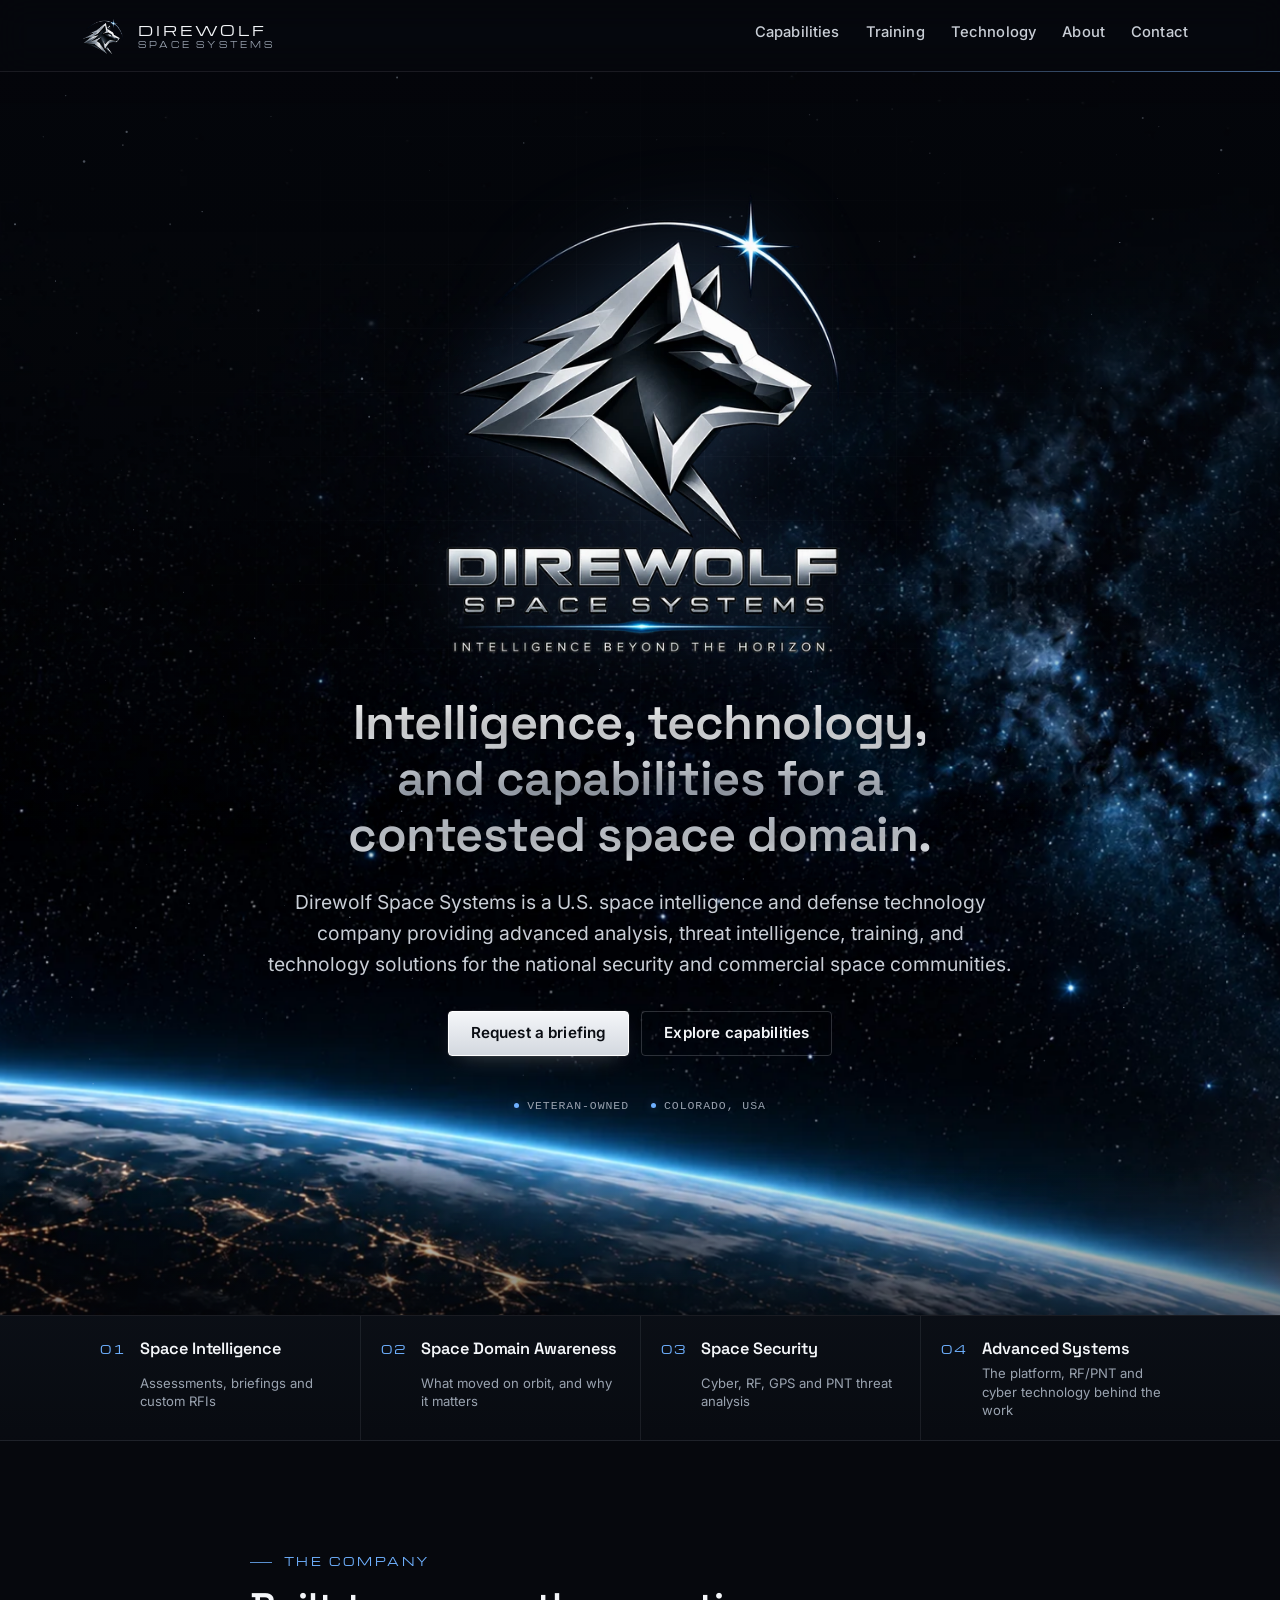
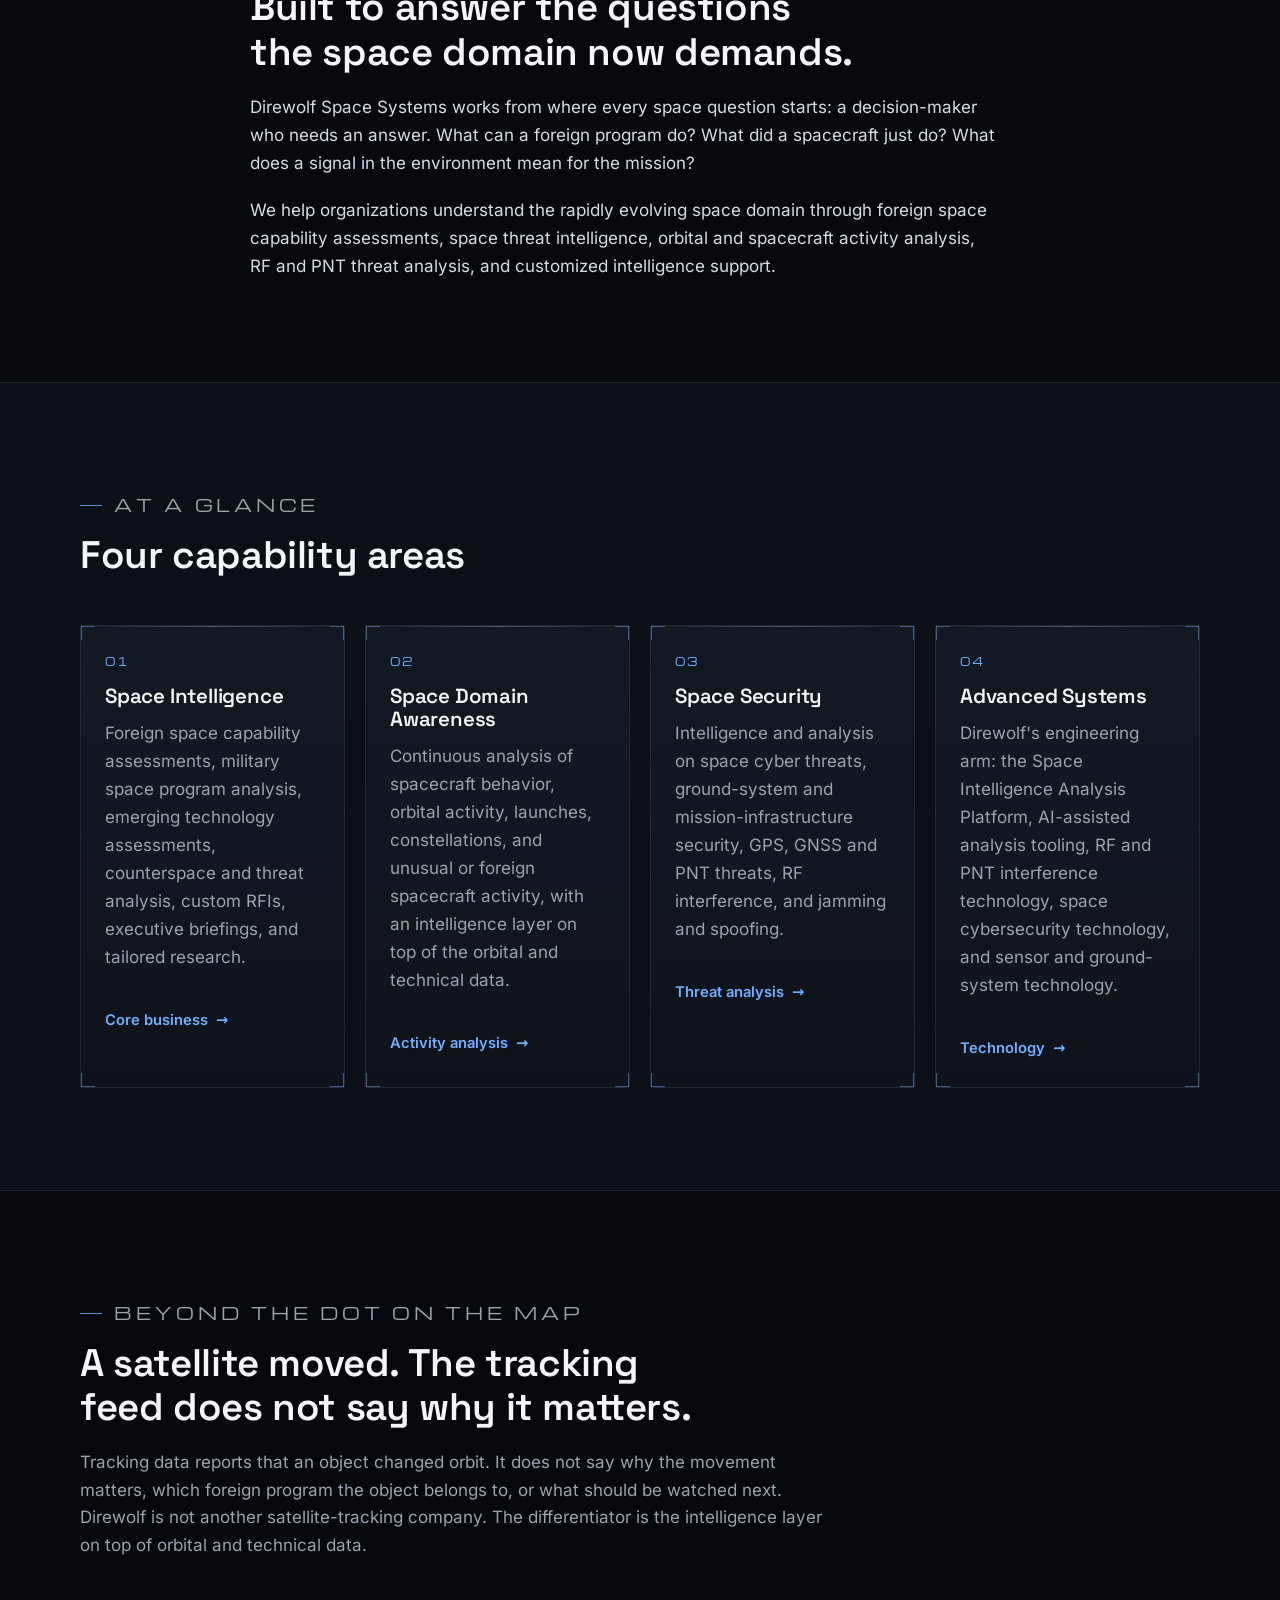
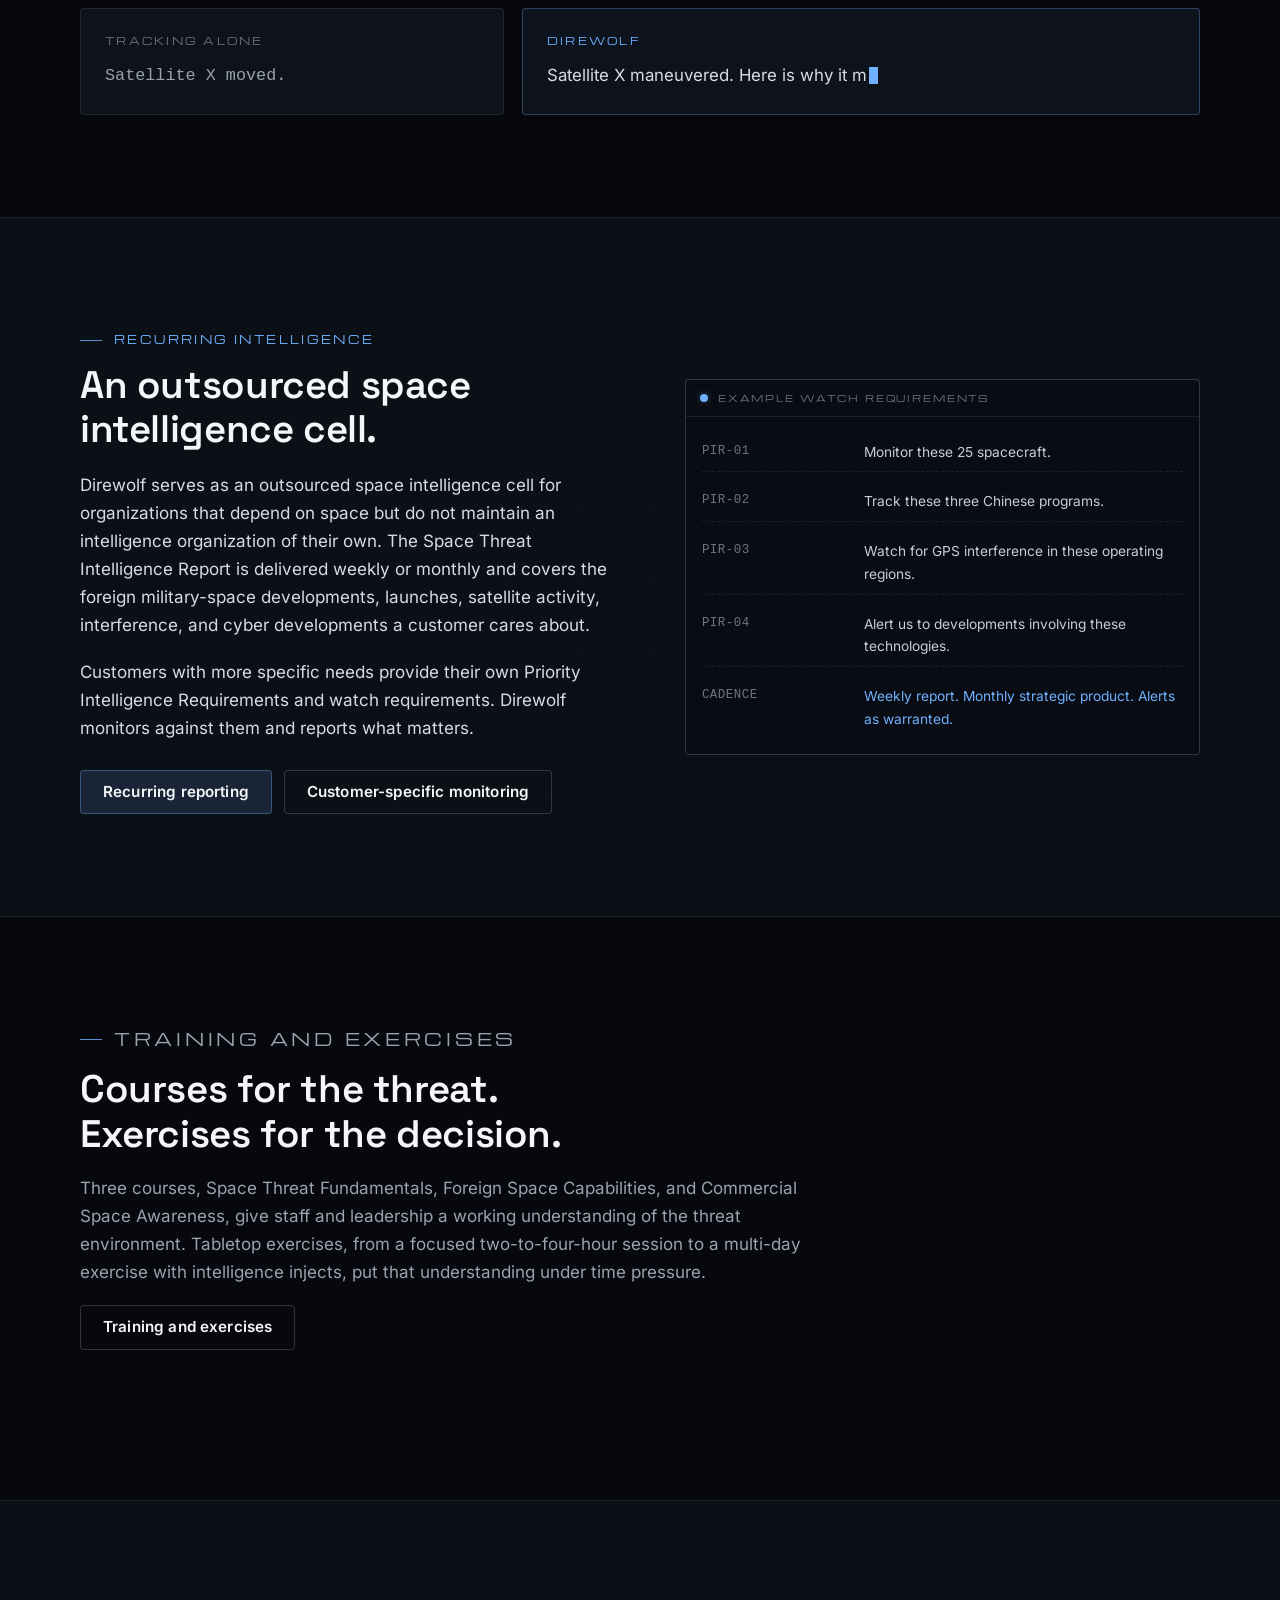
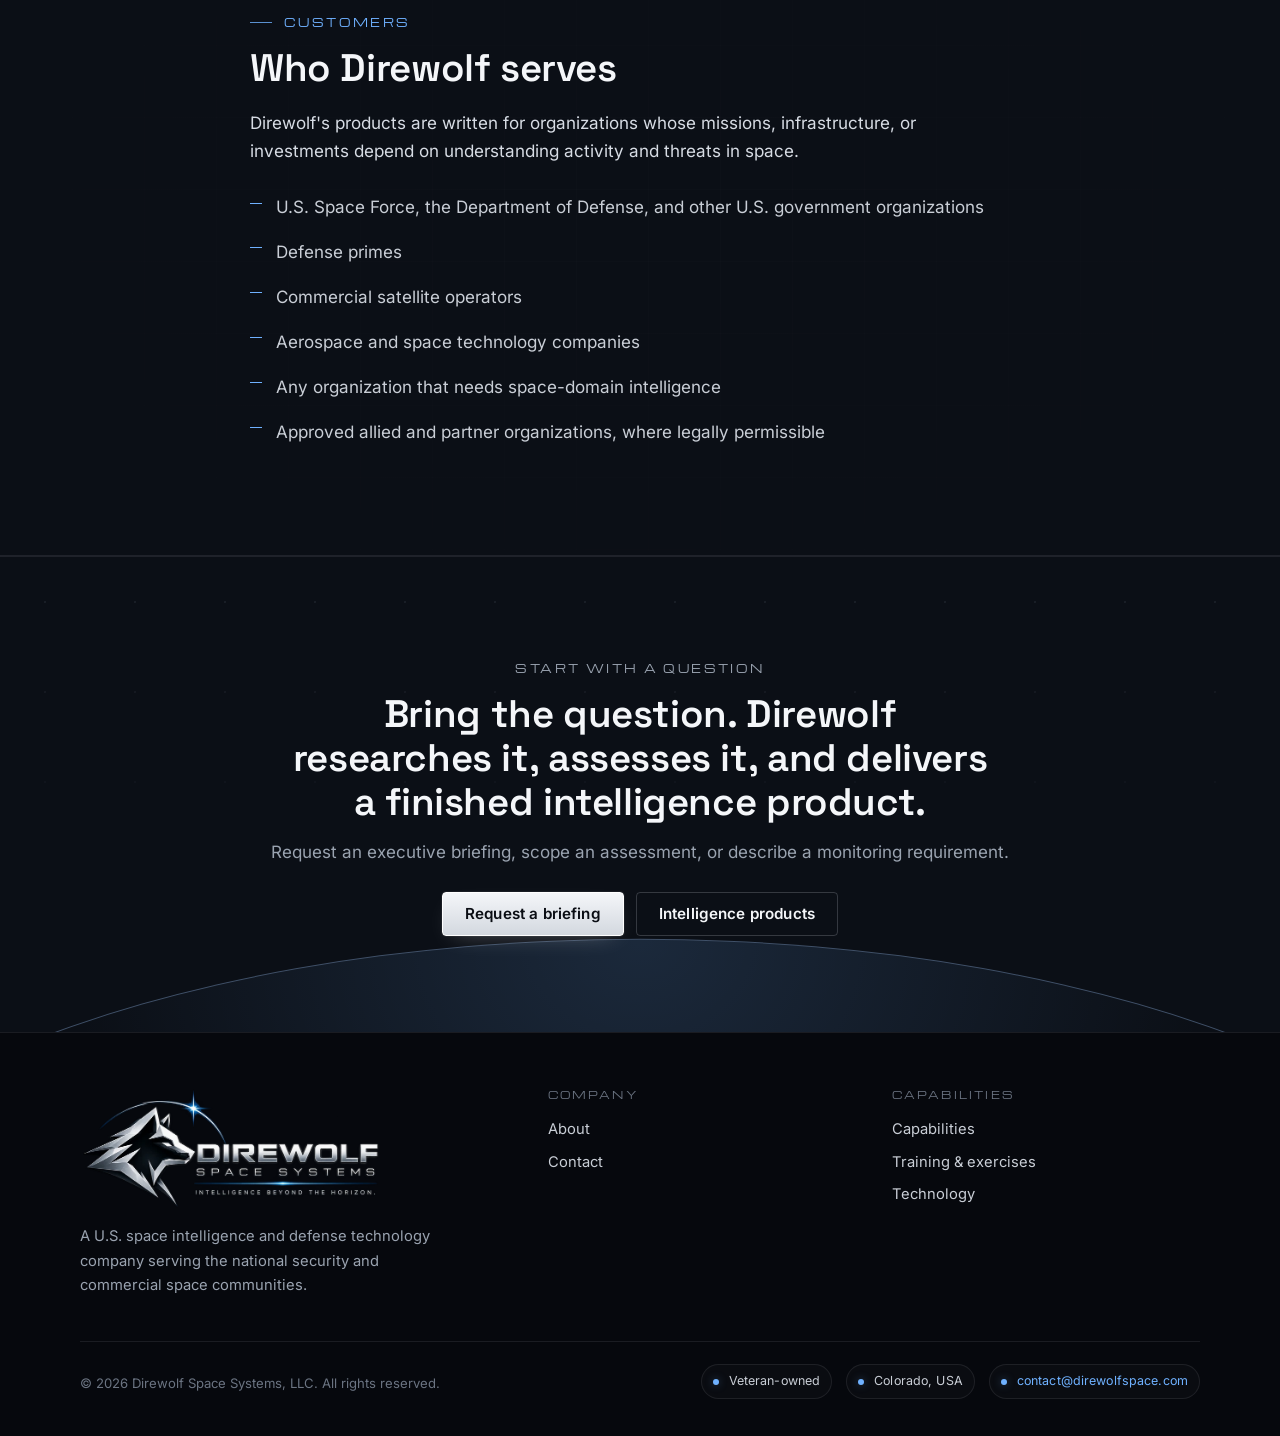
==== commit 0fdea2dc: "Remove Intelligence and Insights pages and header briefing button; work in progress on merge Co-Auth" ====
--- a/index.html
+++ b/index.html
@@ -71,14 +71,11 @@
       <nav class="nav" id="site-nav" aria-label="Primary">
         <ul class="nav__list">
           <li><a class="nav__link" href="capabilities.html">Capabilities</a></li>
-          <li><a class="nav__link" href="intelligence.html">Intelligence</a></li>
           <li><a class="nav__link" href="training.html">Training</a></li>
           <li><a class="nav__link" href="technology.html">Technology</a></li>
-          <li><a class="nav__link" href="insights.html">Insights</a></li>
           <li><a class="nav__link" href="about.html">About</a></li>
           <li><a class="nav__link" href="contact.html">Contact</a></li>
         </ul>
-        <div class="nav__cta"><a class="btn btn--primary btn--sm" href="contact.html">Request a briefing</a></div>
       </nav>
     </div>
   </header>
@@ -314,15 +311,13 @@
           <h2>Company</h2>
           <ul>
             <li><a href="about.html">About</a></li>
-            <li><a href="insights.html">Insights</a></li>
             <li><a href="contact.html">Contact</a></li>
           </ul>
         </div>
         <div class="footer__col">
           <h2>Capabilities</h2>
           <ul>
-            <li><a href="capabilities.html">Capabilities overview</a></li>
-            <li><a href="intelligence.html">Intelligence products</a></li>
+            <li><a href="capabilities.html">Capabilities</a></li>
             <li><a href="training.html">Training &amp; exercises</a></li>
             <li><a href="technology.html">Technology</a></li>
           </ul>
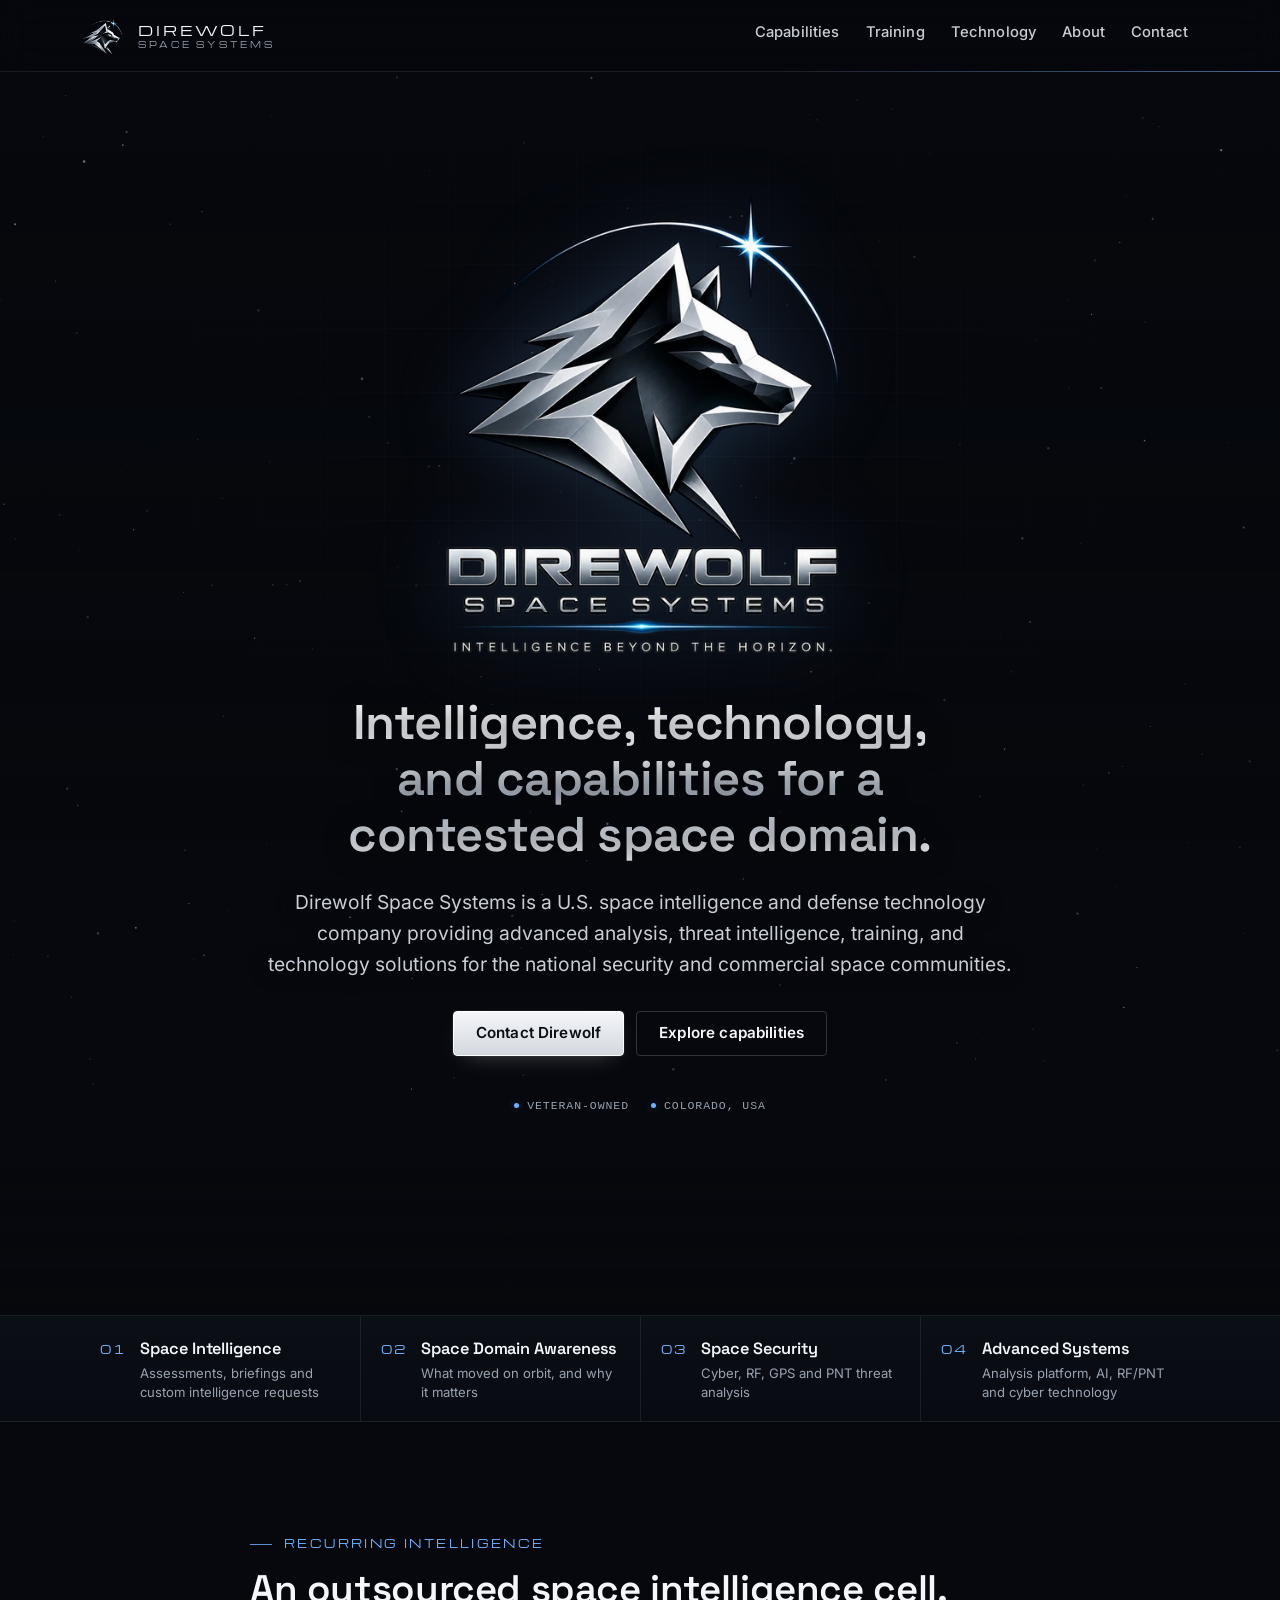
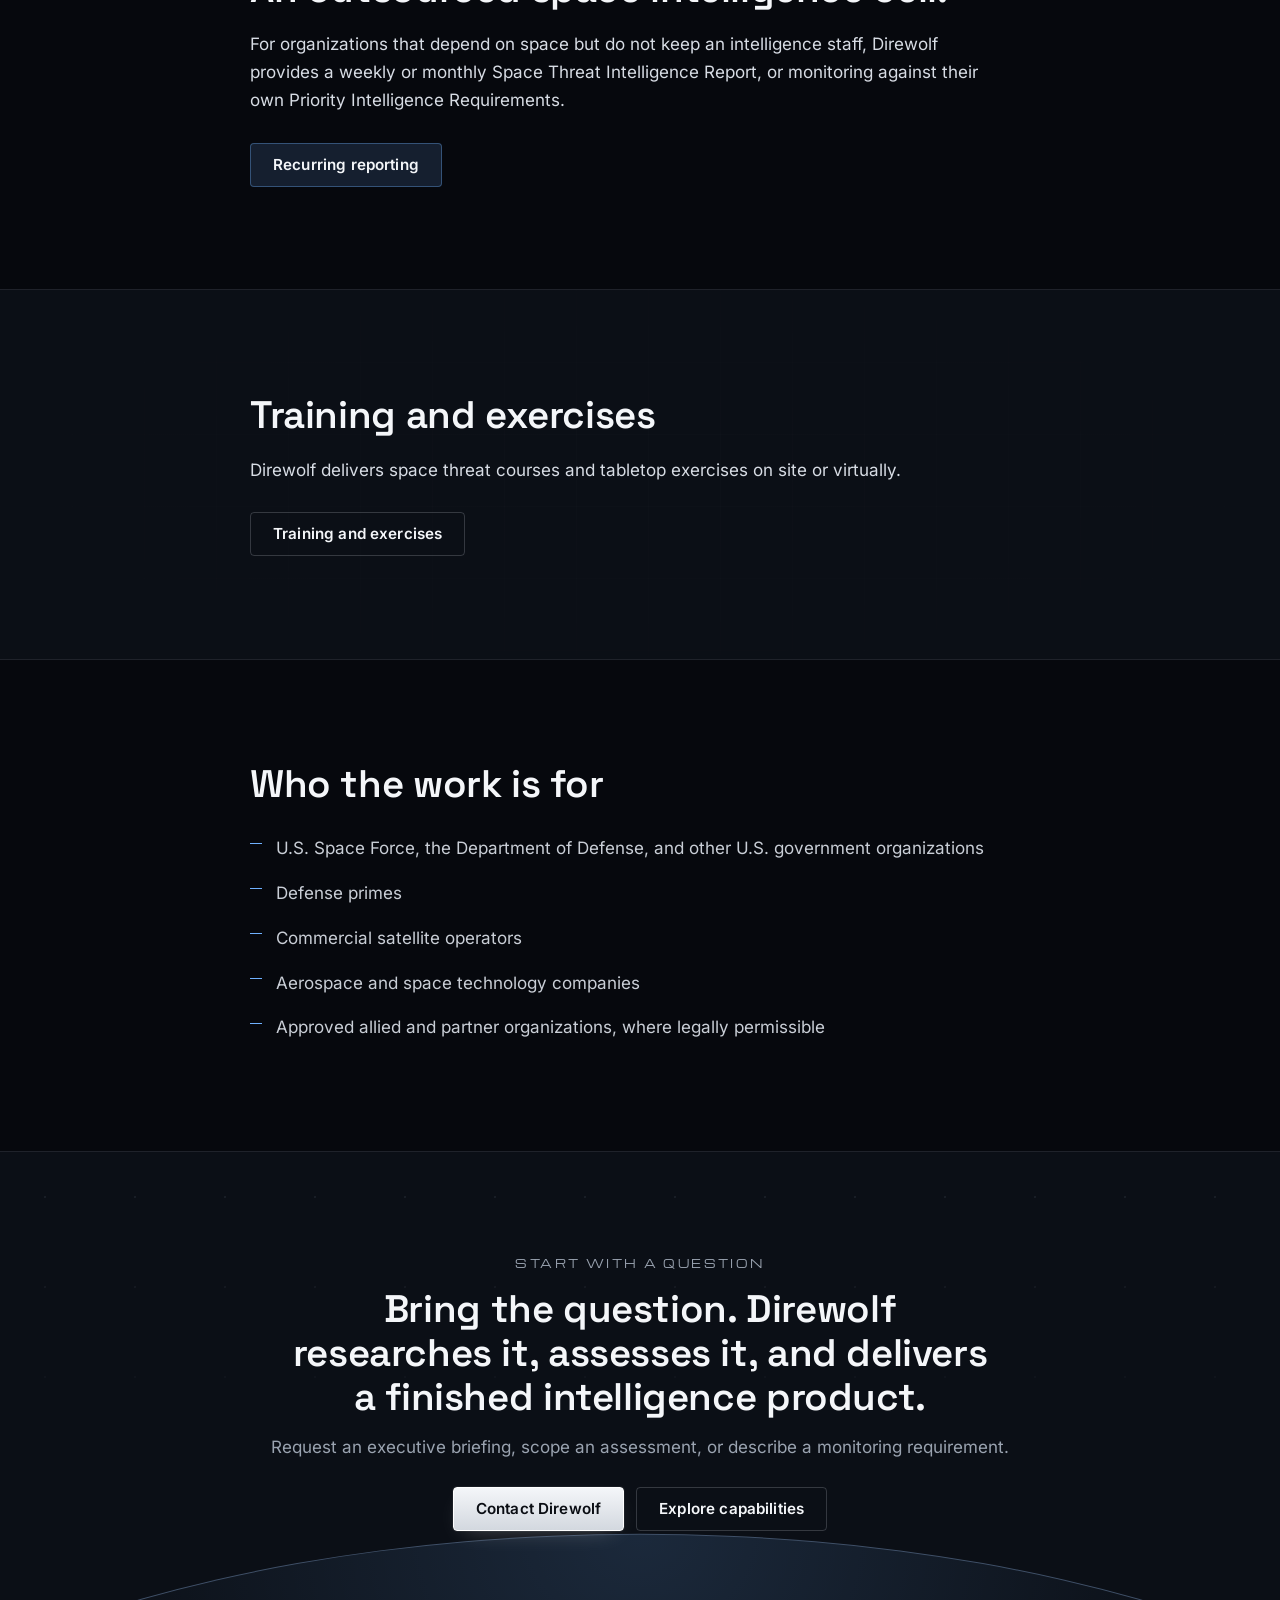
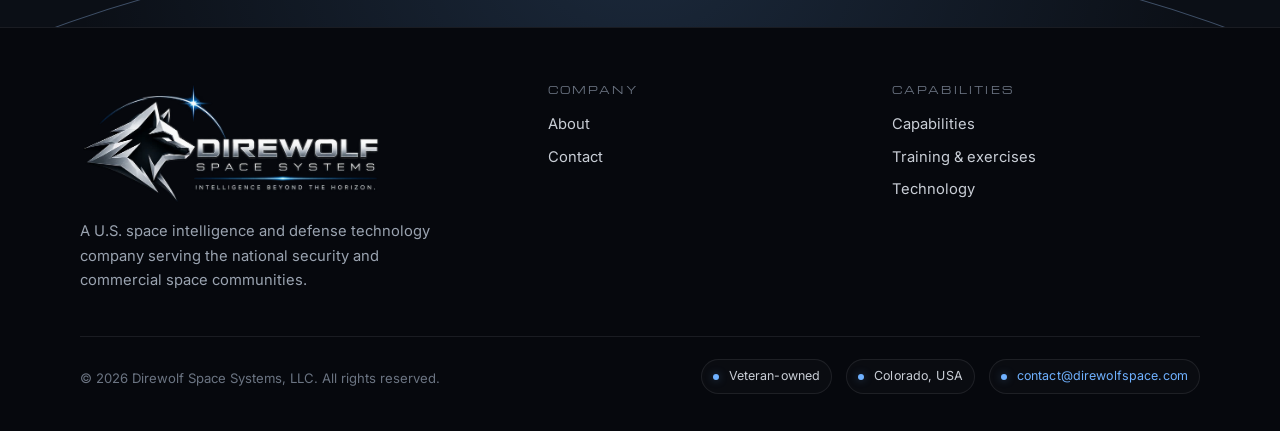
==== commit 08aa0926: "Merge intelligence into capabilities, drop Insights and Iran content, refocus technology page Capabi" ====
--- a/index.html
+++ b/index.html
@@ -109,7 +109,7 @@
           <h1 class="metallic">Intelligence, technology, and capabilities for a contested space domain.</h1>
           <p class="lede">Direwolf Space Systems is a U.S. space intelligence and defense technology company providing advanced analysis, threat intelligence, training, and technology solutions for the national security and commercial space communities.</p>
           <div class="btn-row">
-            <a class="btn btn--primary" href="contact.html">Request a briefing</a>
+            <a class="btn btn--primary" href="contact.html">Contact Direwolf</a>
             <a class="btn btn--ghost" href="capabilities.html">Explore capabilities</a>
           </div>
           <div class="hero__telemetry">
@@ -128,7 +128,7 @@
             <a class="capbar__item" href="capabilities.html#space-intelligence">
               <span class="capbar__num">01</span>
               <span class="capbar__name">Space Intelligence</span>
-              <span class="capbar__desc">Assessments, briefings and custom RFIs</span>
+              <span class="capbar__desc">Assessments, briefings and custom intelligence requests</span>
             </a>
           </li>
           <li>
@@ -149,134 +149,45 @@
             <a class="capbar__item" href="capabilities.html#advanced-systems">
               <span class="capbar__num">04</span>
               <span class="capbar__name">Advanced Systems</span>
-              <span class="capbar__desc">The platform, RF/PNT and cyber technology behind the work</span>
+              <span class="capbar__desc">Analysis platform, AI, RF/PNT and cyber technology</span>
             </a>
           </li>
         </ul>
       </div>
     </nav>
 
-    <!-- ============ WHAT DIREWOLF IS ============ -->
-    <section class="section" id="company">
+    <!-- ============ RECURRING INTELLIGENCE ============ -->
+    <section class="section" id="recurring">
       <div class="container container--narrow">
-        <p class="eyebrow">The company</p>
-        <h2>Built to answer the questions the space domain now demands.</h2>
-        <p class="measure">Direwolf Space Systems works from where every space question starts: a decision-maker who needs an answer. What can a foreign program do? What did a spacecraft just do? What does a signal in the environment mean for the mission?</p>
-        <p class="measure">We help organizations understand the rapidly evolving space domain through foreign space capability assessments, space threat intelligence, orbital and spacecraft activity analysis, RF and PNT threat analysis, and customized intelligence support.</p>
-      </div>
-    </section>
-
-    <!-- ============ FOUR CAPABILITY AREAS ============ -->
-    <section class="section section--alt" id="capabilities">
-      <div class="container">
-        <div class="section-head">
-          <p class="eyebrow">At a glance</p>
-          <h2>Four capability areas</h2>
-        </div>
-        <div class="grid grid-4">
-          <a class="card card--link reveal" href="capabilities.html#space-intelligence">
-            <span class="card__num">01</span>
-            <h3>Space Intelligence</h3>
-            <p>Foreign space capability assessments, military space program analysis, emerging technology assessments, counterspace and threat analysis, custom RFIs, executive briefings, and tailored research.</p>
-            <span class="card__more">Core business</span>
-          </a>
-          <a class="card card--link reveal" href="capabilities.html#space-domain-awareness" data-delay="1">
-            <span class="card__num">02</span>
-            <h3>Space Domain Awareness</h3>
-            <p>Continuous analysis of spacecraft behavior, orbital activity, launches, constellations, and unusual or foreign spacecraft activity, with an intelligence layer on top of the orbital and technical data.</p>
-            <span class="card__more">Activity analysis</span>
-          </a>
-          <a class="card card--link reveal" href="capabilities.html#space-security" data-delay="2">
-            <span class="card__num">03</span>
-            <h3>Space Security</h3>
-            <p>Intelligence and analysis on space cyber threats, ground-system and mission-infrastructure security, GPS, GNSS and PNT threats, RF interference, and jamming and spoofing.</p>
-            <span class="card__more">Threat analysis</span>
-          </a>
-          <a class="card card--link reveal" href="capabilities.html#advanced-systems" data-delay="3">
-            <span class="card__num">04</span>
-            <h3>Advanced Systems</h3>
-            <p>Direwolf's engineering arm: the Space Intelligence Analysis Platform, AI-assisted analysis tooling, RF and PNT interference technology, space cybersecurity technology, and sensor and ground-system technology.</p>
-            <span class="card__more">Technology</span>
-          </a>
-        </div>
-      </div>
-    </section>
-
-    <!-- ============ BEYOND THE DOT ============ -->
-    <section class="section" id="differentiator">
-      <div class="container">
-        <div class="section-head">
-          <p class="eyebrow">Beyond the dot on the map</p>
-          <h2>A satellite moved. The tracking feed does not say why it matters.</h2>
-          <p>Tracking data reports that an object changed orbit. It does not say why the movement matters, which foreign program the object belongs to, or what should be watched next. Direwolf is not another satellite-tracking company. The differentiator is the intelligence layer on top of orbital and technical data.</p>
-        </div>
-        <div class="contrast reveal">
-          <div class="contrast__item contrast__item--dim">
-            <span class="contrast__label">Tracking alone</span>
-            <p class="contrast__text">Satellite X moved.</p>
-          </div>
-          <div class="contrast__item contrast__item--lit">
-            <span class="contrast__label">Direwolf</span>
-            <p class="contrast__text" data-type>Satellite X maneuvered. Here is why it matters, which foreign program it belongs to, what similar spacecraft have done previously, what capabilities may be involved, and what we recommend watching next.</p>
-          </div>
-        </div>
-      </div>
-    </section>
-
-    <!-- ============ RECURRING INTELLIGENCE ============ -->
-    <section class="section section--alt" id="recurring">
-      <div class="container">
-        <div class="split">
-          <div>
-            <p class="eyebrow">Recurring intelligence</p>
-            <h2>An outsourced space intelligence cell.</h2>
-            <p>Direwolf serves as an outsourced space intelligence cell for organizations that depend on space but do not maintain an intelligence organization of their own. The Space Threat Intelligence Report is delivered weekly or monthly and covers the foreign military-space developments, launches, satellite activity, interference, and cyber developments a customer cares about.</p>
-            <p>Customers with more specific needs provide their own Priority Intelligence Requirements and watch requirements. Direwolf monitors against them and reports what matters.</p>
-            <div class="btn-row mt-3">
-              <a class="btn btn--blue" href="intelligence.html#recurring">Recurring reporting</a>
-              <a class="btn btn--ghost" href="intelligence.html#monitoring">Customer-specific monitoring</a>
-            </div>
-          </div>
-          <div class="mock reveal" role="group" aria-label="Example customer watch requirements">
-            <div class="mock__bar">Example watch requirements</div>
-            <div class="mock__body">
-              <div class="mock__row"><span class="mock__key">PIR-01</span><span class="mock__val">Monitor these 25 spacecraft.</span></div>
-              <div class="mock__row"><span class="mock__key">PIR-02</span><span class="mock__val">Track these three Chinese programs.</span></div>
-              <div class="mock__row"><span class="mock__key">PIR-03</span><span class="mock__val">Watch for GPS interference in these operating regions.</span></div>
-              <div class="mock__row"><span class="mock__key">PIR-04</span><span class="mock__val">Alert us to developments involving these technologies.</span></div>
-              <div class="mock__row"><span class="mock__key">CADENCE</span><span class="mock__val mock__val--blue">Weekly report. Monthly strategic product. Alerts as warranted.</span></div>
-            </div>
-          </div>
+        <p class="eyebrow">Recurring intelligence</p>
+        <h2>An outsourced space intelligence cell.</h2>
+        <p class="measure">For organizations that depend on space but do not keep an intelligence staff, Direwolf provides a weekly or monthly Space Threat Intelligence Report, or monitoring against their own Priority Intelligence Requirements.</p>
+        <div class="btn-row mt-3">
+          <a class="btn btn--blue" href="capabilities.html#recurring">Recurring reporting</a>
         </div>
       </div>
     </section>
 
     <!-- ============ TRAINING ============ -->
-    <section class="section" id="training">
-      <div class="container">
-        <div class="section-head">
-          <p class="eyebrow">Training and exercises</p>
-          <h2>Courses for the threat. Exercises for the decision.</h2>
-          <p>Three courses, Space Threat Fundamentals, Foreign Space Capabilities, and Commercial Space Awareness, give staff and leadership a working understanding of the threat environment. Tabletop exercises, from a focused two-to-four-hour session to a multi-day exercise with intelligence injects, put that understanding under time pressure.</p>
-          <div class="btn-row">
-            <a class="btn btn--ghost" href="training.html">Training and exercises</a>
-          </div>
-        </div>
-      </div>
-    </section>
-
-    <!-- ============ WHO WE SERVE ============ -->
-    <section class="section section--alt" id="customers">
+    <section class="section section--alt" id="training">
       <div class="container container--narrow">
-        <p class="eyebrow">Customers</p>
-        <h2>Who Direwolf serves</h2>
-        <p class="measure">Direwolf's products are written for organizations whose missions, infrastructure, or investments depend on understanding activity and threats in space.</p>
+        <h2>Training and exercises</h2>
+        <p class="measure">Direwolf delivers space threat courses and tabletop exercises on site or virtually.</p>
+        <div class="btn-row mt-3">
+          <a class="btn btn--ghost" href="training.html">Training and exercises</a>
+        </div>
+      </div>
+    </section>
+
+    <!-- ============ WHO THE WORK IS FOR ============ -->
+    <section class="section" id="customers">
+      <div class="container container--narrow">
+        <h2>Who the work is for</h2>
         <ul class="checks mt-3">
           <li>U.S. Space Force, the Department of Defense, and other U.S. government organizations</li>
           <li>Defense primes</li>
           <li>Commercial satellite operators</li>
           <li>Aerospace and space technology companies</li>
-          <li>Any organization that needs space-domain intelligence</li>
           <li>Approved allied and partner organizations, where legally permissible</li>
         </ul>
       </div>
@@ -289,8 +200,8 @@
         <h2>Bring the question. Direwolf researches it, assesses it, and delivers a finished intelligence product.</h2>
         <p>Request an executive briefing, scope an assessment, or describe a monitoring requirement.</p>
         <div class="btn-row">
-          <a class="btn btn--primary" href="contact.html">Request a briefing</a>
-          <a class="btn btn--ghost" href="intelligence.html">Intelligence products</a>
+          <a class="btn btn--primary" href="contact.html">Contact Direwolf</a>
+          <a class="btn btn--ghost" href="capabilities.html">Explore capabilities</a>
         </div>
       </div>
     </section>
--- a/assets/css/style.css
+++ b/assets/css/style.css
@@ -247,7 +247,6 @@
 .nav__link:hover::after { transform: scaleX(1); }
 .nav__link[aria-current="page"] { color: var(--white); }
 .nav__link[aria-current="page"]::after { transform: scaleX(1); }
-.nav__cta { margin-left: 10px; }
 .nav-toggle {
   display: none; background: none; border: 1px solid var(--line-strong); color: var(--white);
   width: 44px; height: 44px; border-radius: var(--radius); cursor: pointer; padding: 0; align-items: center; justify-content: center;
@@ -268,8 +267,6 @@
   .nav__list { flex-direction: column; gap: 0; }
   .nav__link { display: block; padding: 14px 8px; font-size: 1.05rem; border-bottom: 1px solid var(--line); border-radius: 0; }
   .nav__link::after { left: 8px; right: auto; width: 28px; bottom: 10px; }
-  .nav__cta { margin: 16px 0 0; }
-  .nav__cta .btn { width: 100%; justify-content: center; }
 }
 @media (max-width: 420px) {
   .brand__text { display: none; }
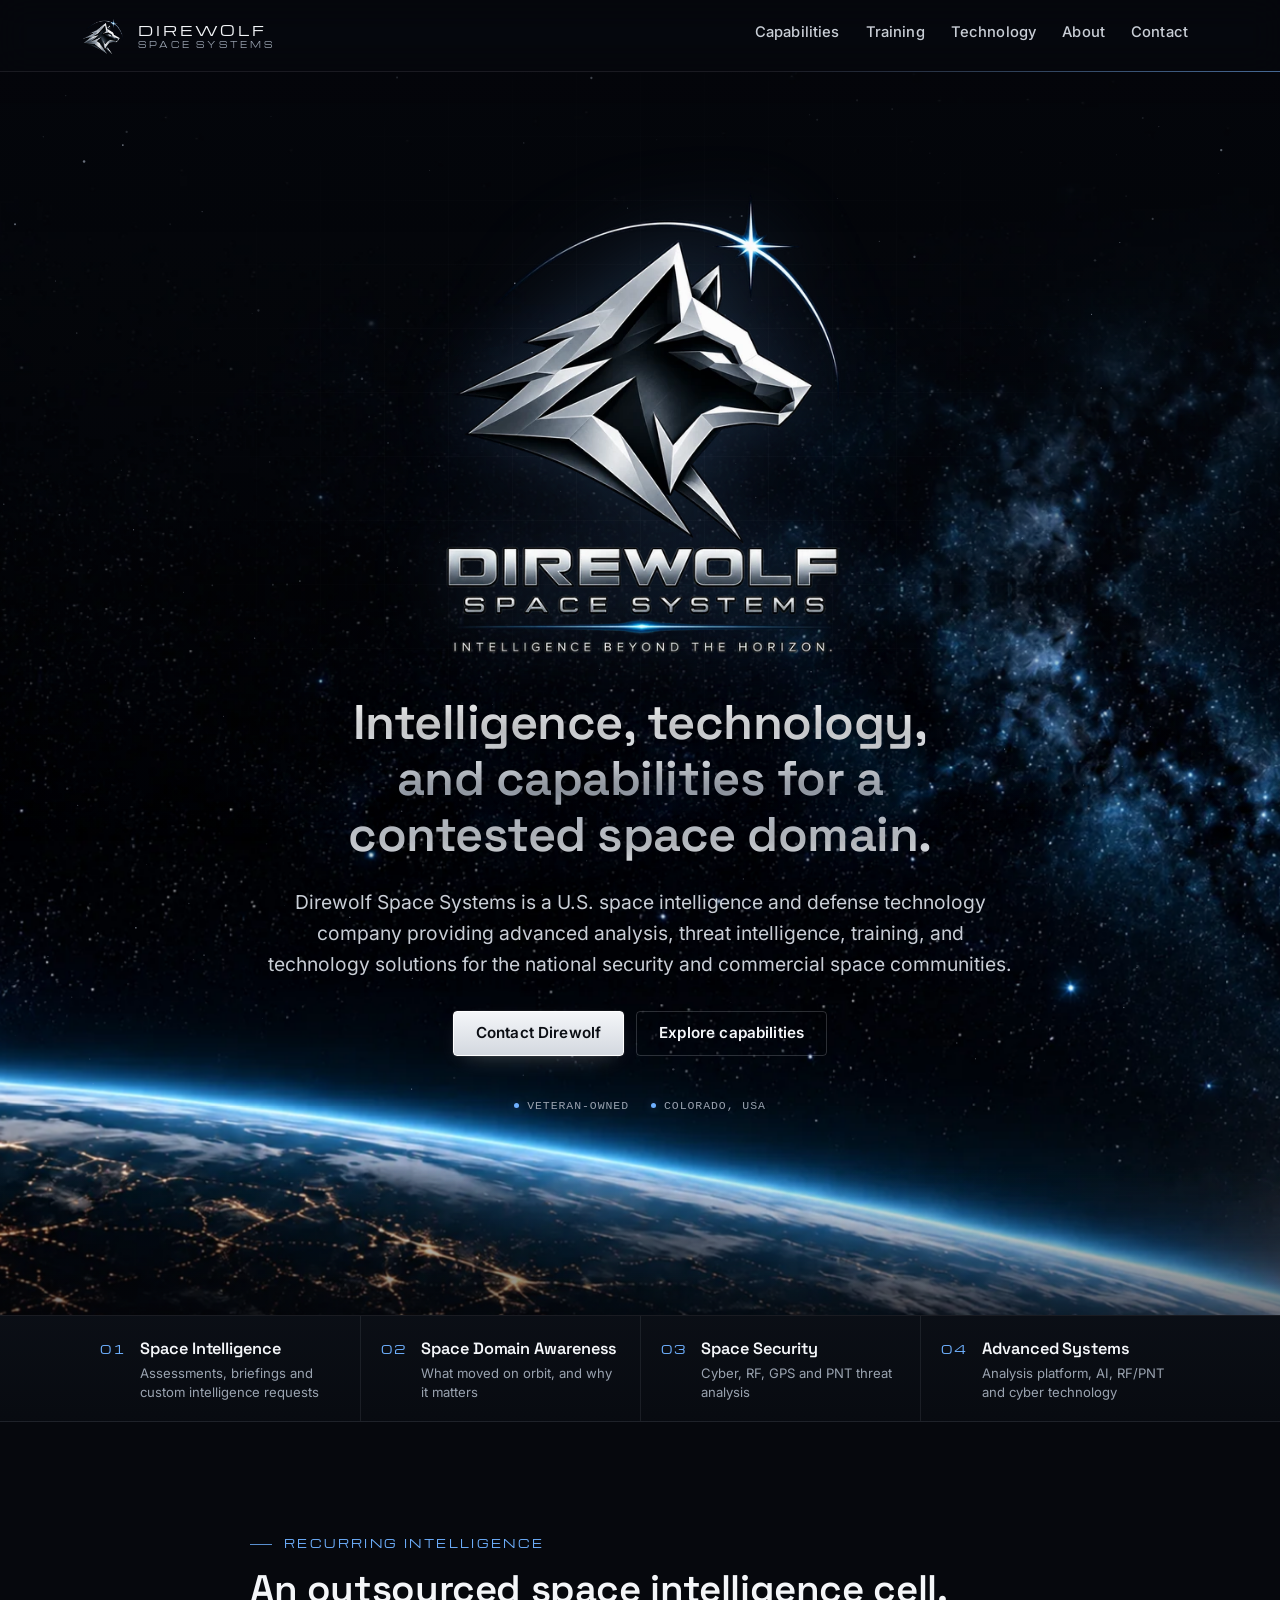
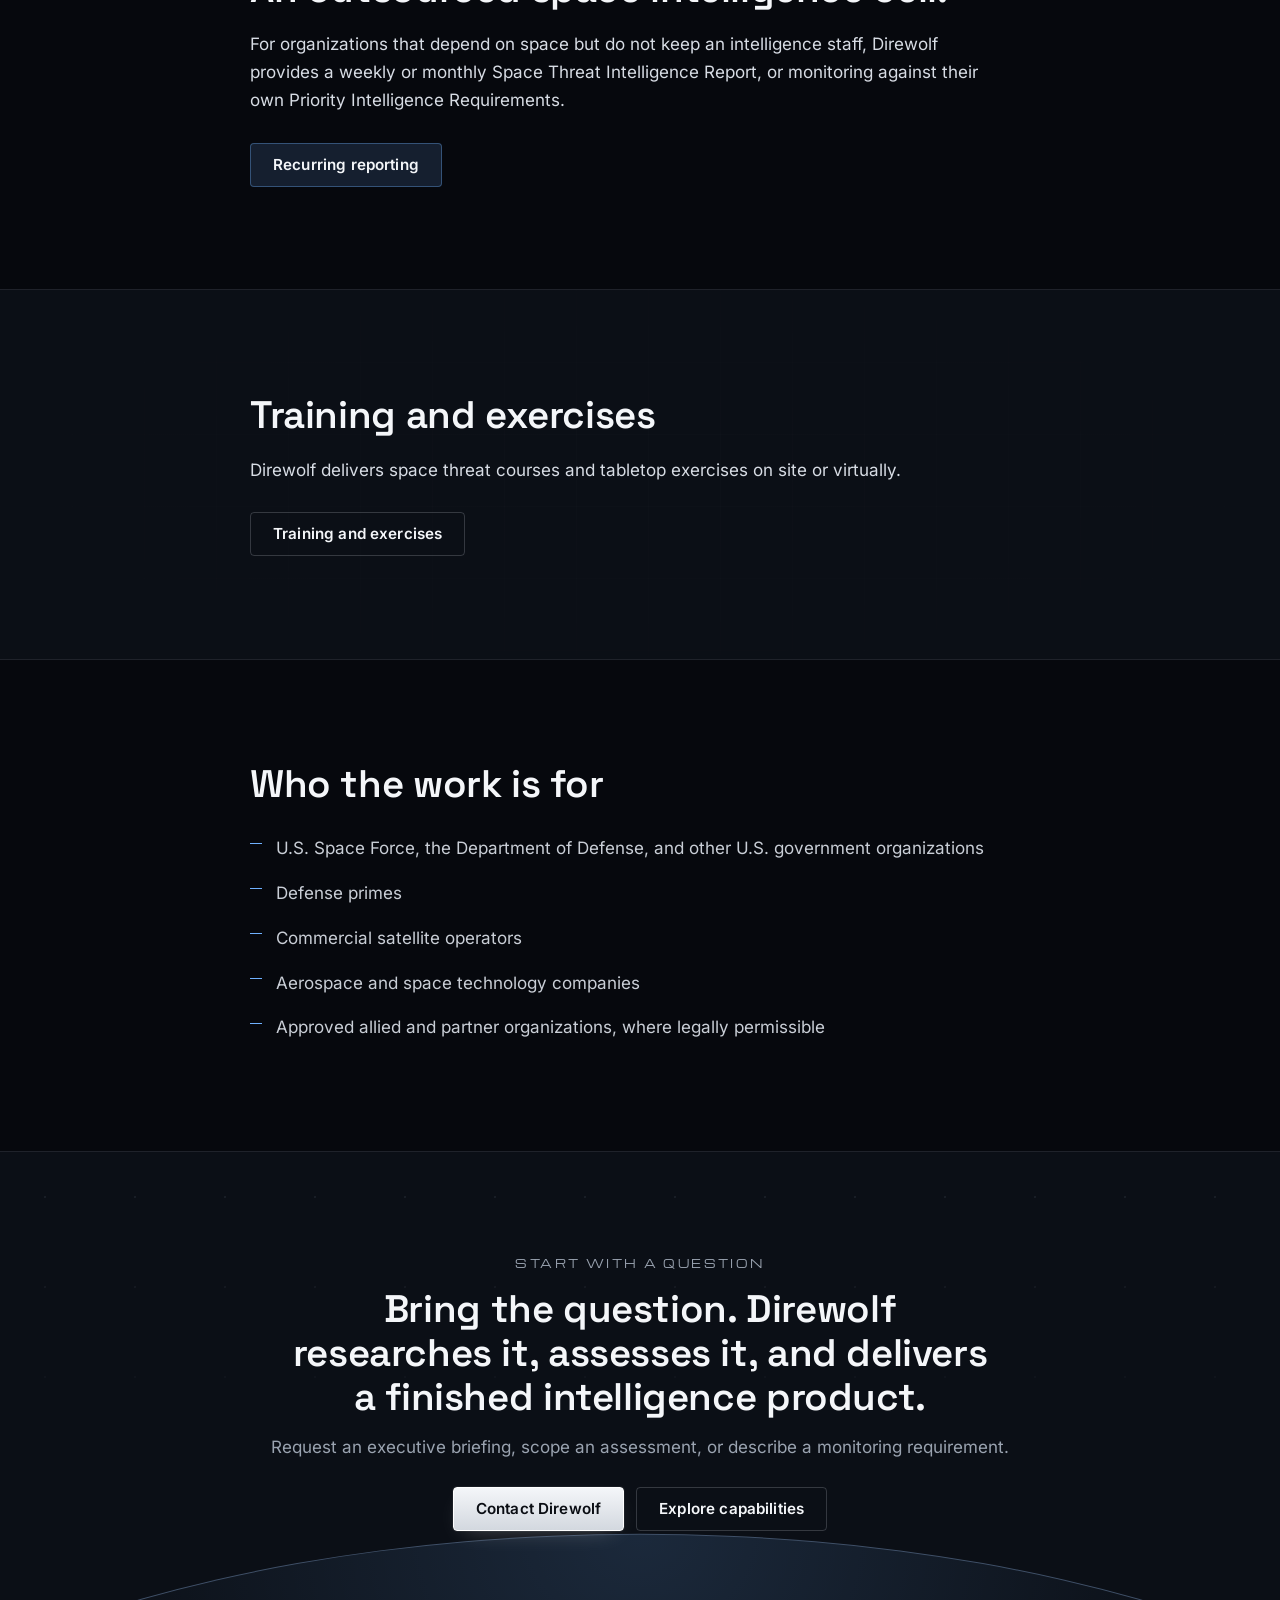
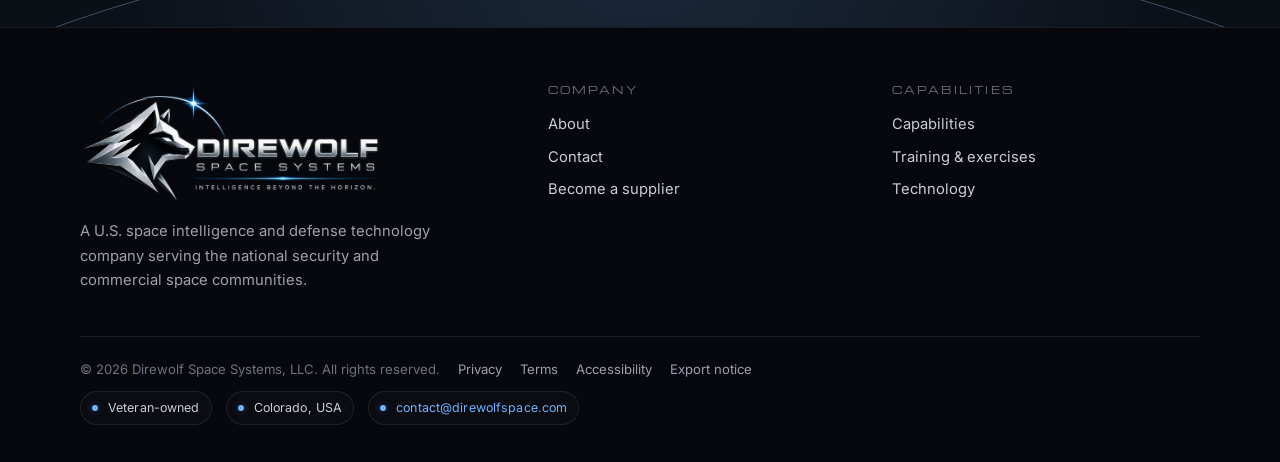
==== commit 0979c54c: "Add supplier page and legal pages (privacy, terms, accessibility, export notice) Footer on every pag" ====
--- a/index.html
+++ b/index.html
@@ -223,6 +223,7 @@
           <ul>
             <li><a href="about.html">About</a></li>
             <li><a href="contact.html">Contact</a></li>
+            <li><a href="suppliers.html">Become a supplier</a></li>
           </ul>
         </div>
         <div class="footer__col">
@@ -235,7 +236,13 @@
         </div>
       </div>
       <div class="footer__bottom">
-        <div>&copy; <span data-year>2026</span> Direwolf Space Systems, LLC. All rights reserved.</div>
+        <div class="footer__legal">
+          <span>&copy; <span data-year>2026</span> Direwolf Space Systems, LLC. All rights reserved.</span>
+          <a href="privacy.html">Privacy</a>
+          <a href="terms.html">Terms</a>
+          <a href="accessibility.html">Accessibility</a>
+          <a href="export.html">Export notice</a>
+        </div>
         <ul class="facts">
           <li>Veteran-owned</li>
           <li>Colorado, USA</li>
--- a/assets/css/style.css
+++ b/assets/css/style.css
@@ -605,6 +605,17 @@
 .footer__col a:hover { color: var(--white); }
 .footer__bottom { margin-top: 44px; padding-top: 22px; border-top: 1px solid var(--line); display: flex; flex-wrap: wrap; gap: 10px 24px; justify-content: space-between; align-items: center; font-size: 0.82rem; color: var(--silver-3); }
 .footer__bottom .facts li { font-size: 0.78rem; padding: 6px 11px; }
+.footer__legal { display: flex; flex-wrap: wrap; gap: 6px 18px; align-items: center; }
+.footer__legal a { color: var(--silver-2); }
+.footer__legal a:hover { color: var(--white); }
+
+/* Legal and policy pages: readable long-form prose */
+.legal { max-width: 760px; }
+.legal h2 { font-size: 1.25rem; margin: 2.2em 0 0.6em; }
+.legal h2:first-child { margin-top: 0; }
+.legal p, .legal li { color: var(--text); }
+.legal ul { margin-bottom: 1.2em; }
+.legal .legal__meta { color: var(--text-muted); font-size: 0.9rem; margin-bottom: 2em; }
 
 /* --------------------------------------------------------------------------
    Reveal on scroll (progressive enhancement, no-JS safe)
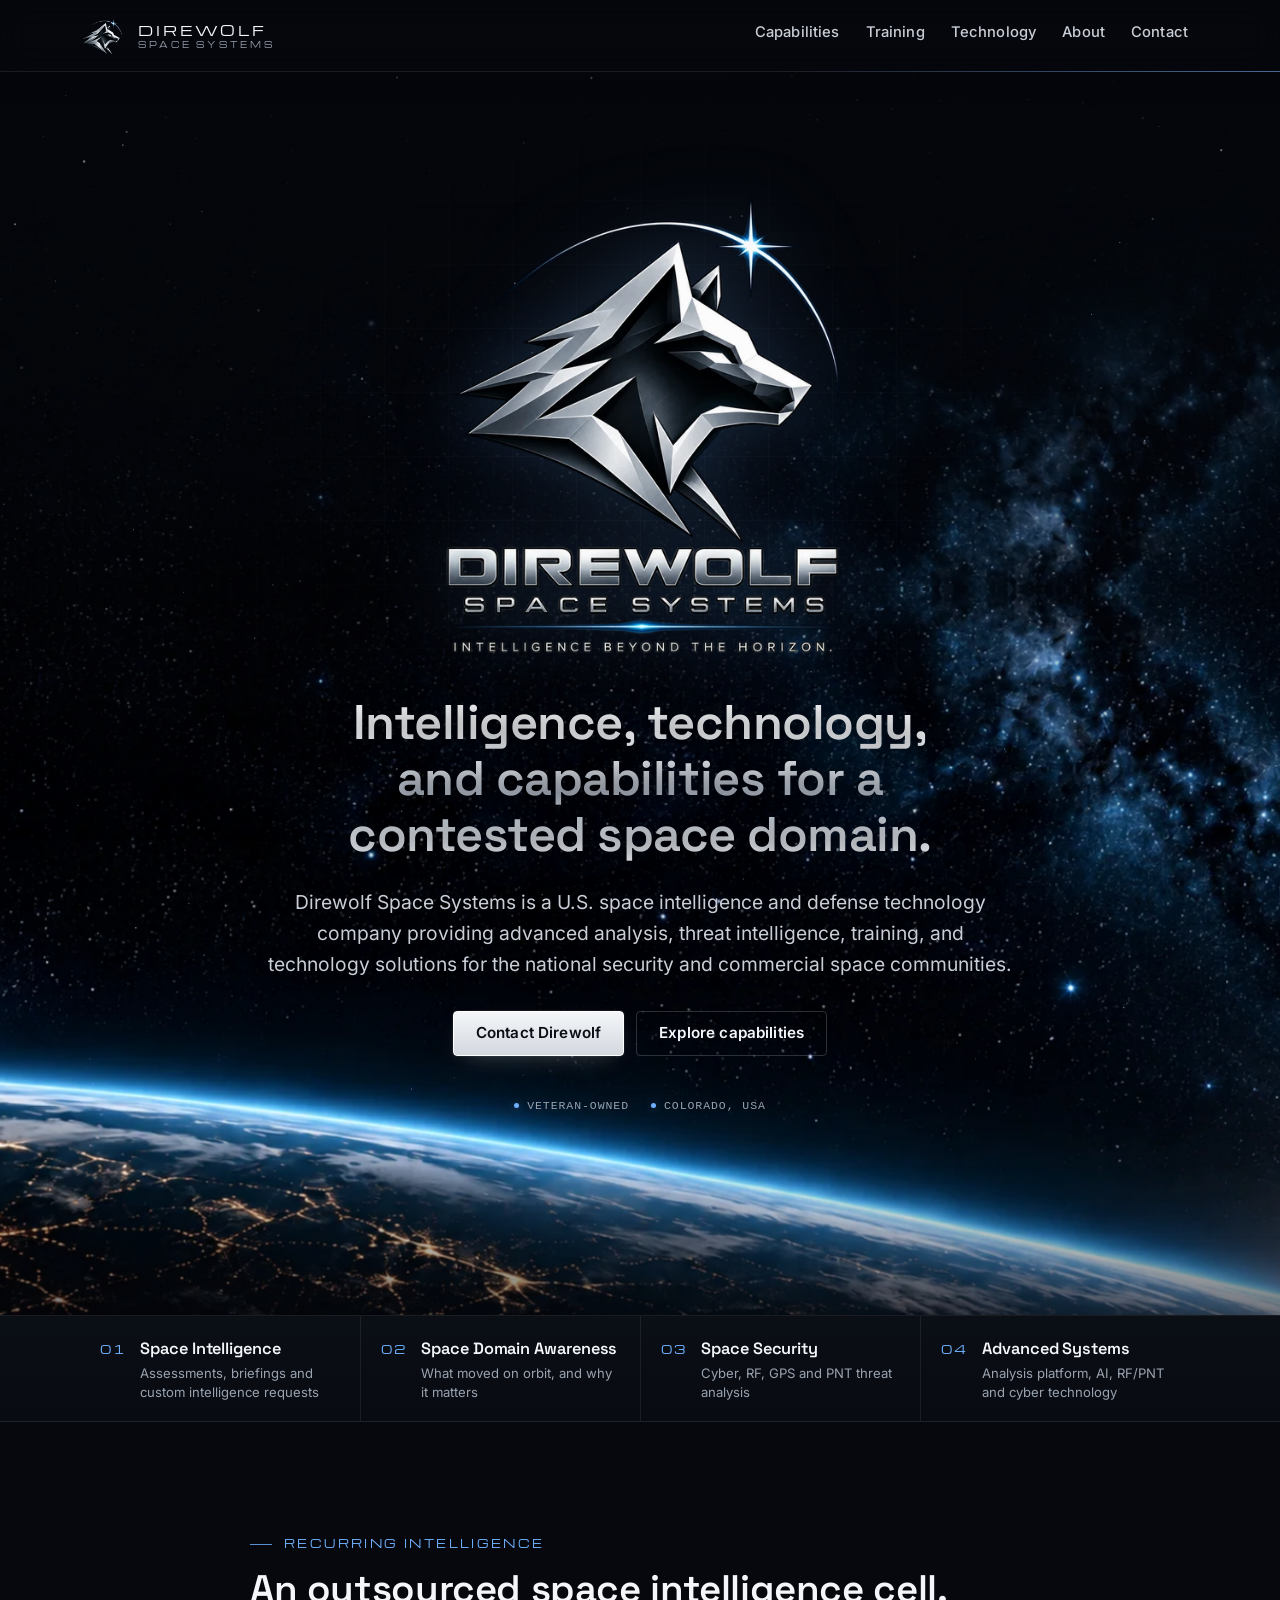
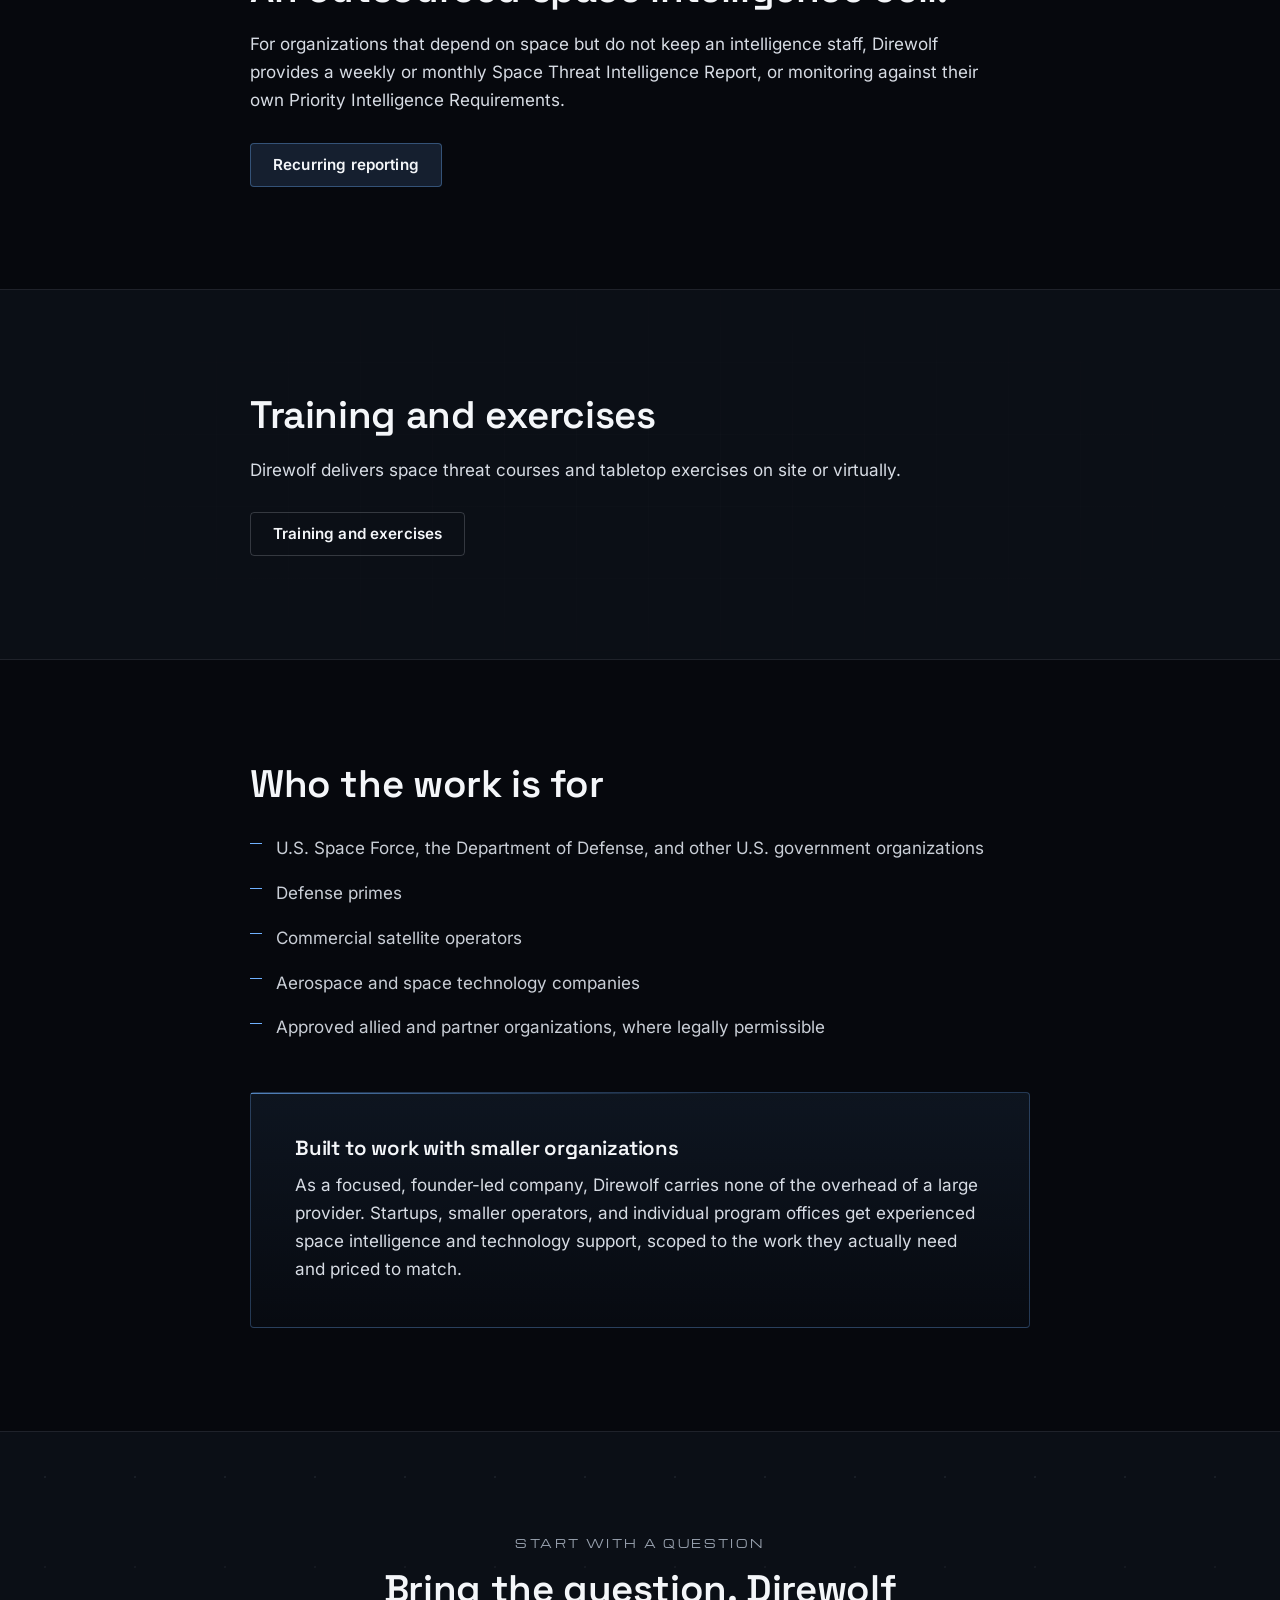
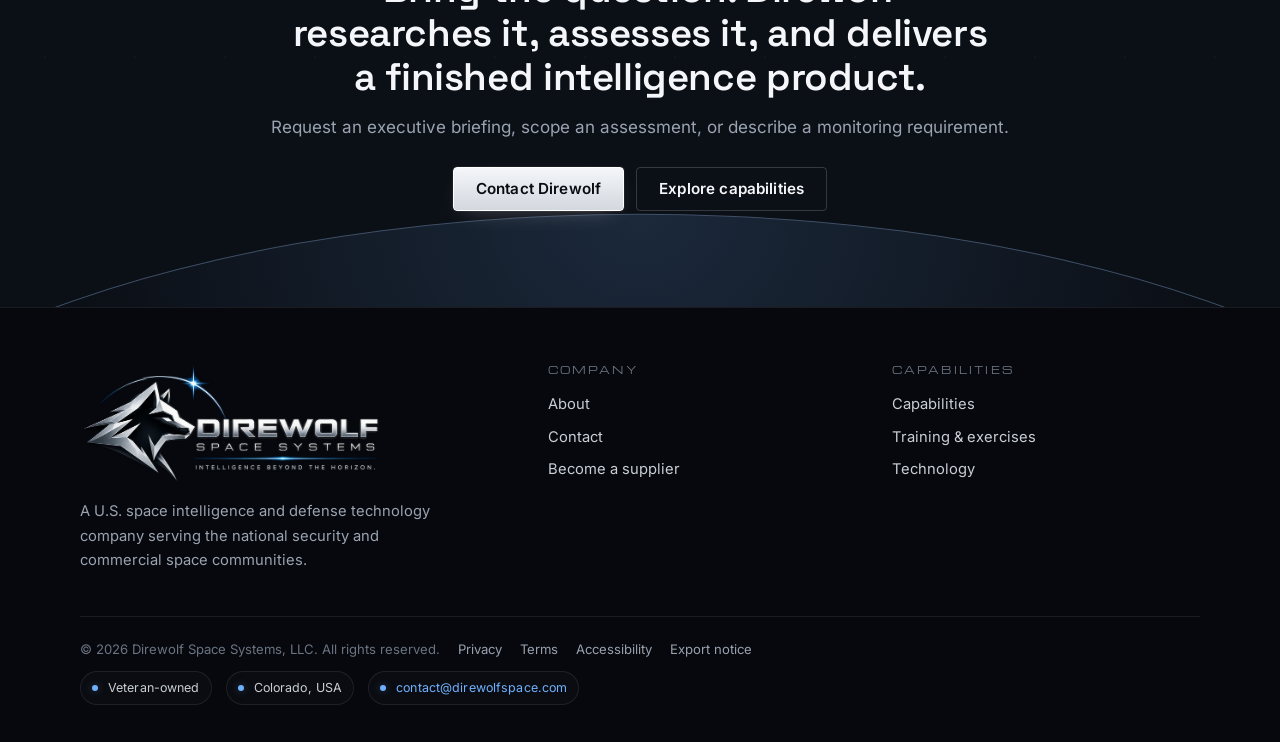
==== commit 9a3fefea: "Add smaller-organizations panel to the home page Co-Authored-By: Claude Opus 5.5 <noreply@anthropic." ====
--- a/index.html
+++ b/index.html
@@ -190,6 +190,10 @@
           <li>Aerospace and space technology companies</li>
           <li>Approved allied and partner organizations, where legally permissible</li>
         </ul>
+        <div class="panel panel--blue mt-4 reveal">
+          <h3>Built to work with smaller organizations</h3>
+          <p class="mb-0">As a focused, founder-led company, Direwolf carries none of the overhead of a large provider. Startups, smaller operators, and individual program offices get experienced space intelligence and technology support, scoped to the work they actually need and priced to match.</p>
+        </div>
       </div>
     </section>
 
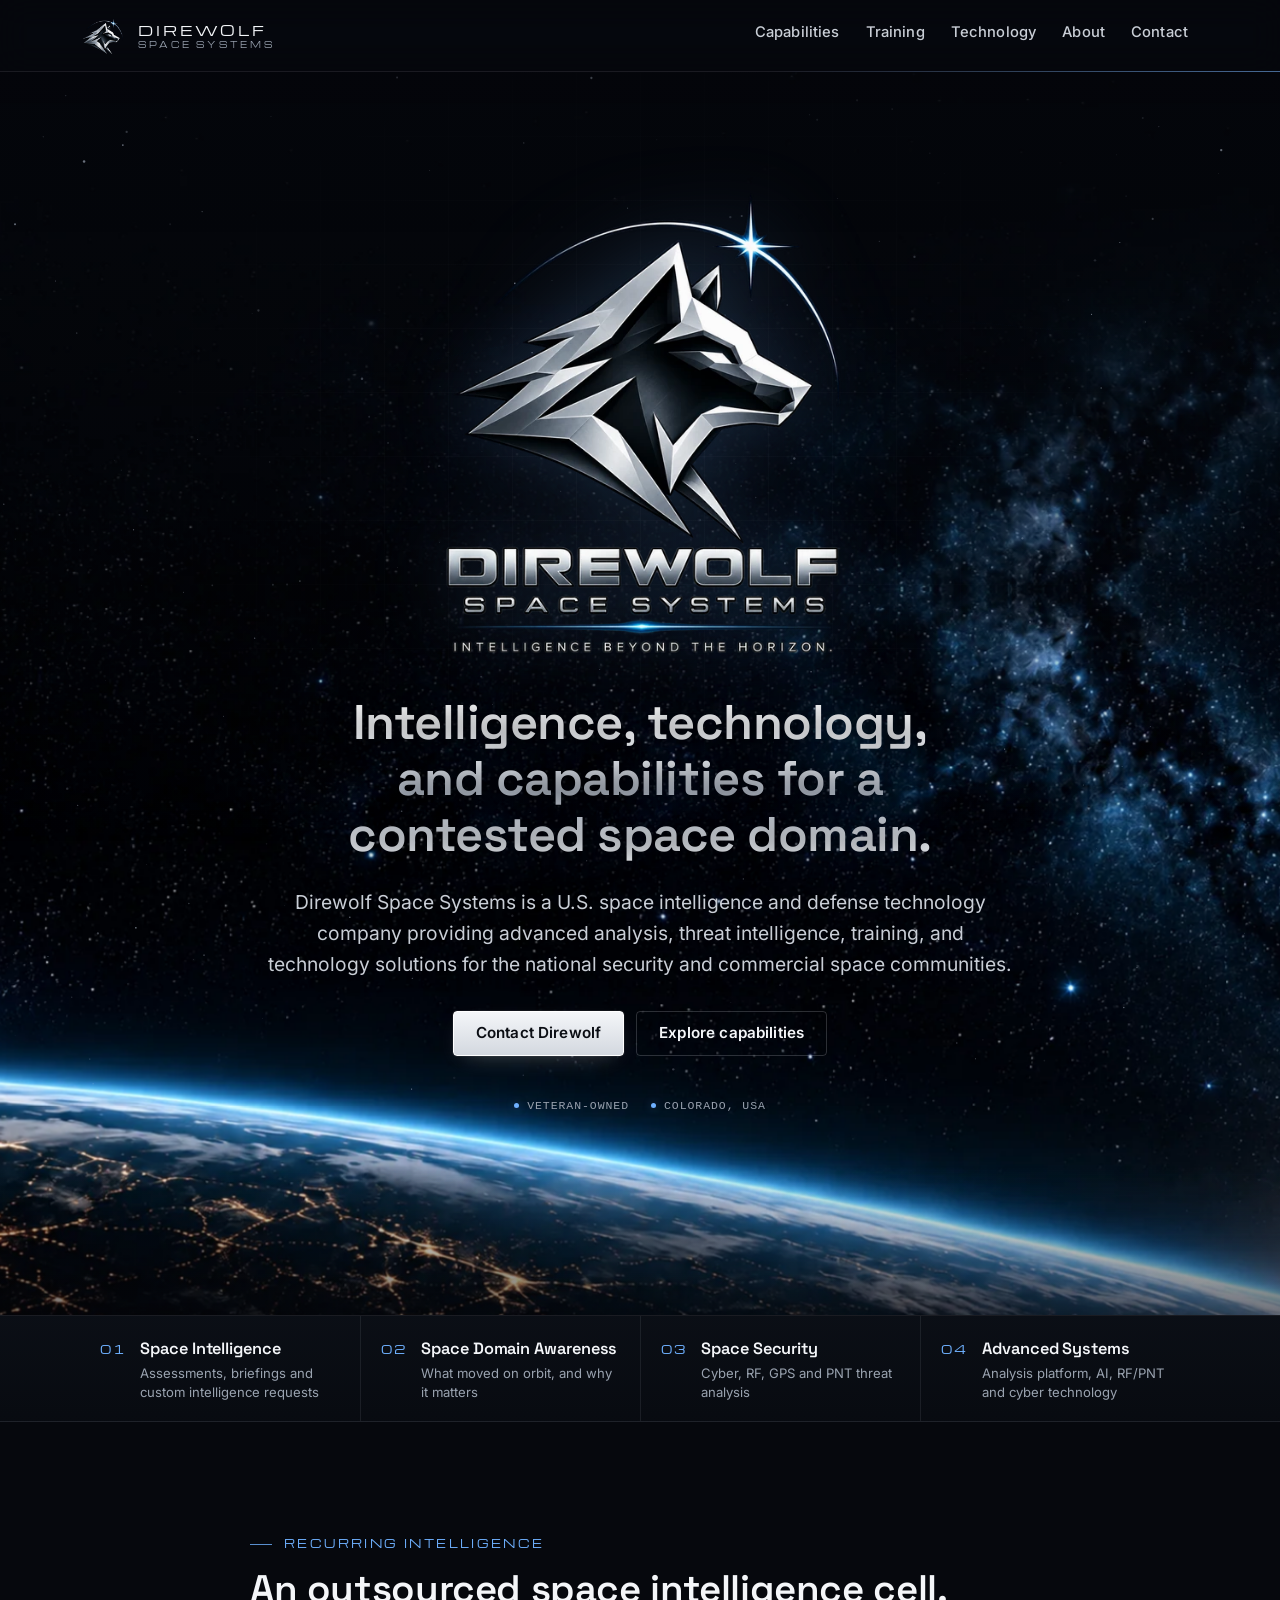
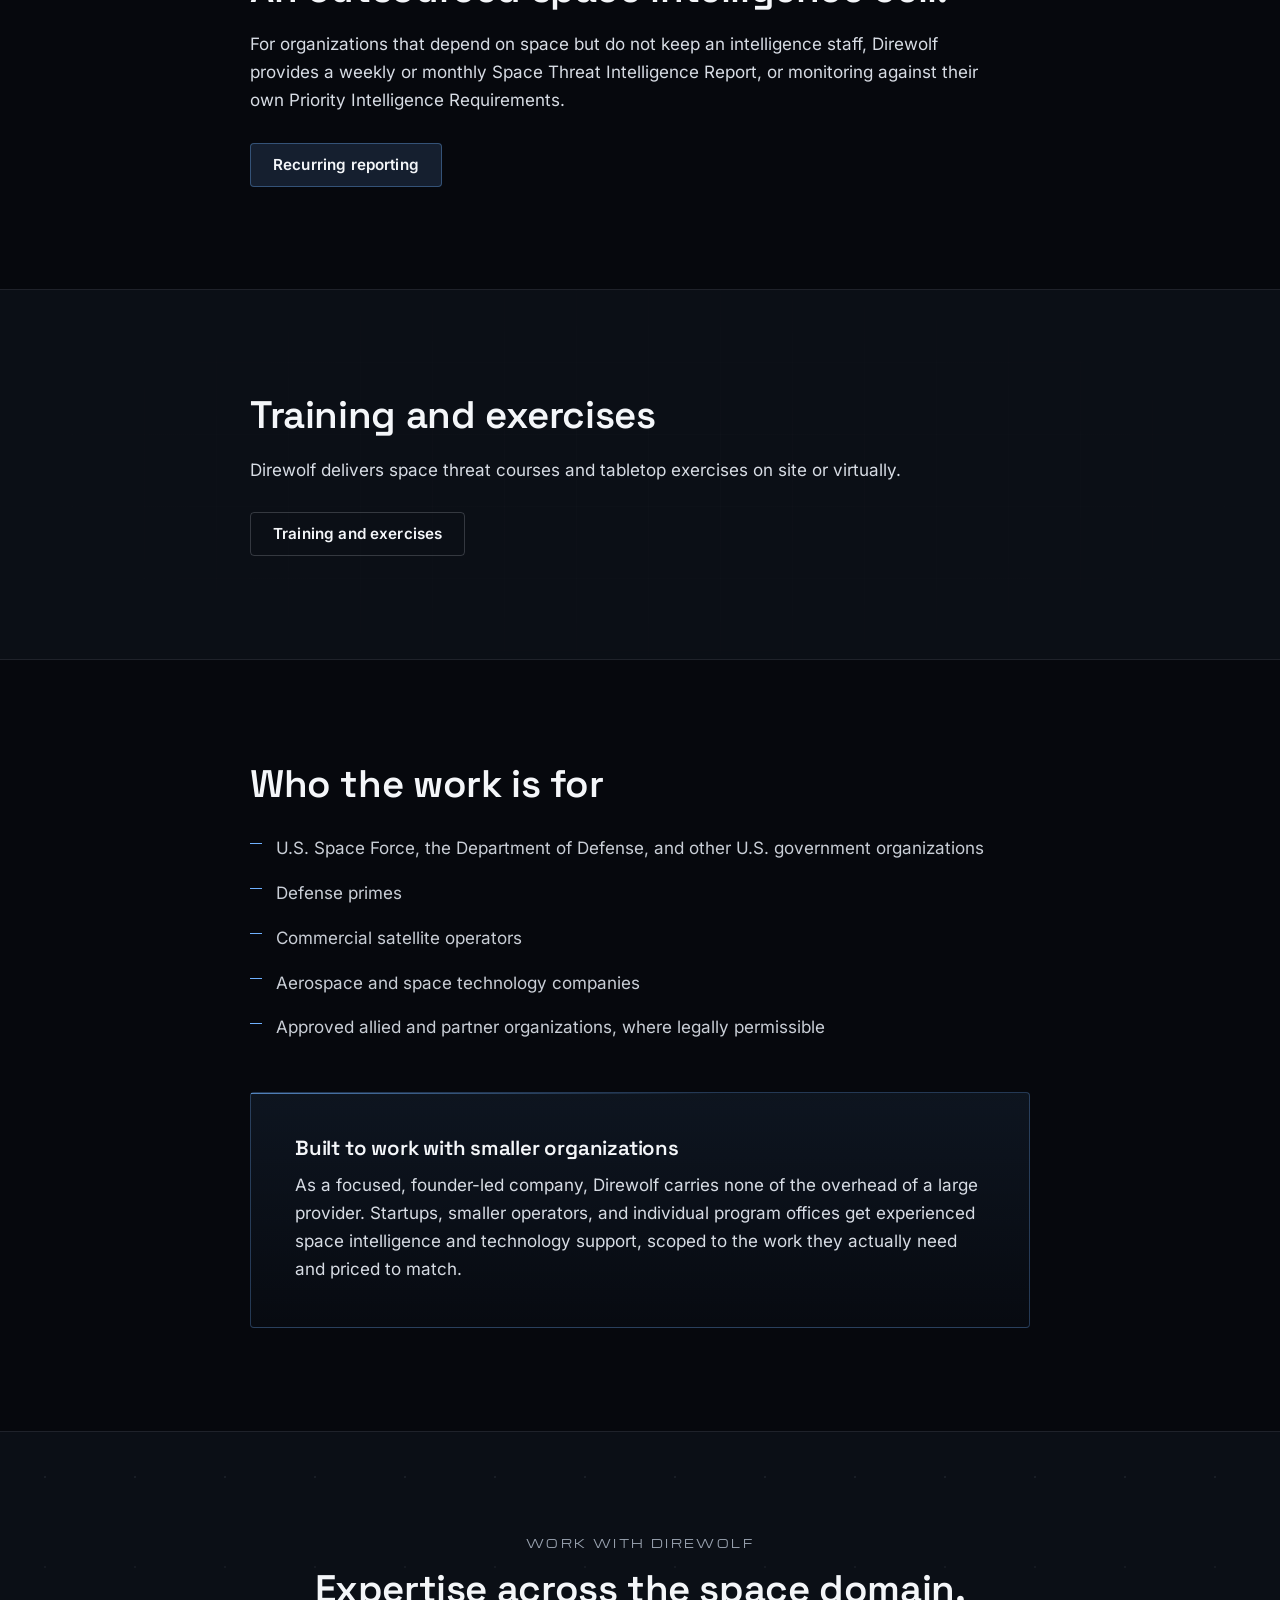
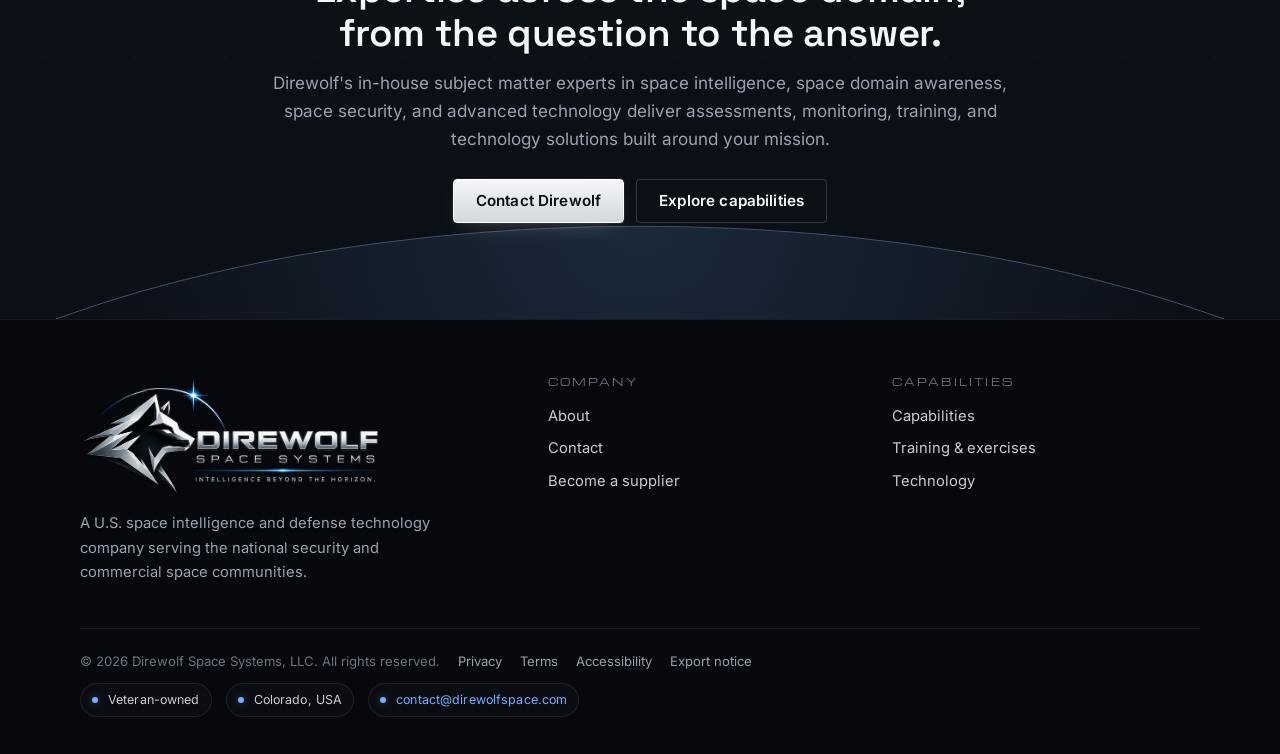
==== commit 33c62394: "Rewrite home closing section and highlight in-house subject matter experts Co-Authored-By: Claude Op" ====
--- a/index.html
+++ b/index.html
@@ -200,9 +200,9 @@
     <!-- ============ CTA ============ -->
     <section class="cta-band">
       <div class="container">
-        <p class="eyebrow eyebrow--plain">Start with a question</p>
-        <h2>Bring the question. Direwolf researches it, assesses it, and delivers a finished intelligence product.</h2>
-        <p>Request an executive briefing, scope an assessment, or describe a monitoring requirement.</p>
+        <p class="eyebrow eyebrow--plain">Work with Direwolf</p>
+        <h2>Expertise across the space domain, from the question to the answer.</h2>
+        <p>Direwolf's in-house subject matter experts in space intelligence, space domain awareness, space security, and advanced technology deliver assessments, monitoring, training, and technology solutions built around your mission.</p>
         <div class="btn-row">
           <a class="btn btn--primary" href="contact.html">Contact Direwolf</a>
           <a class="btn btn--ghost" href="capabilities.html">Explore capabilities</a>
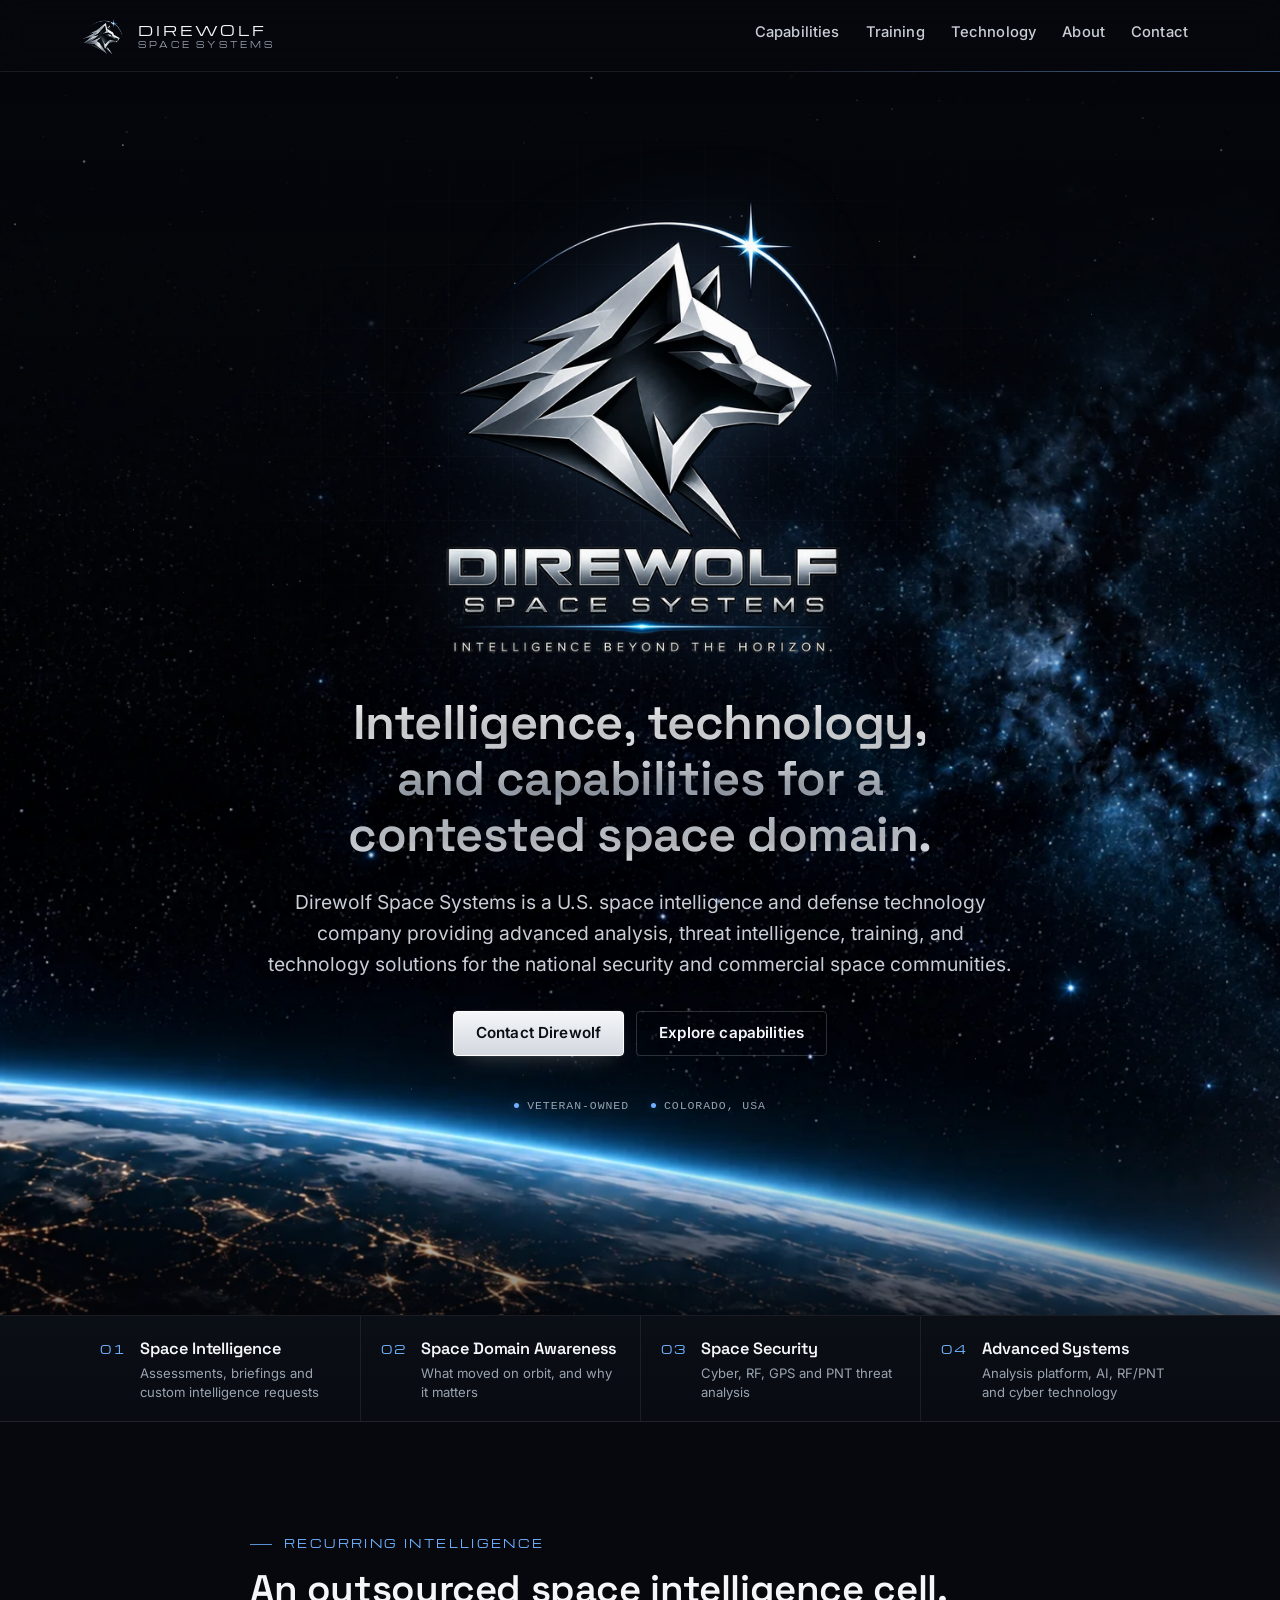
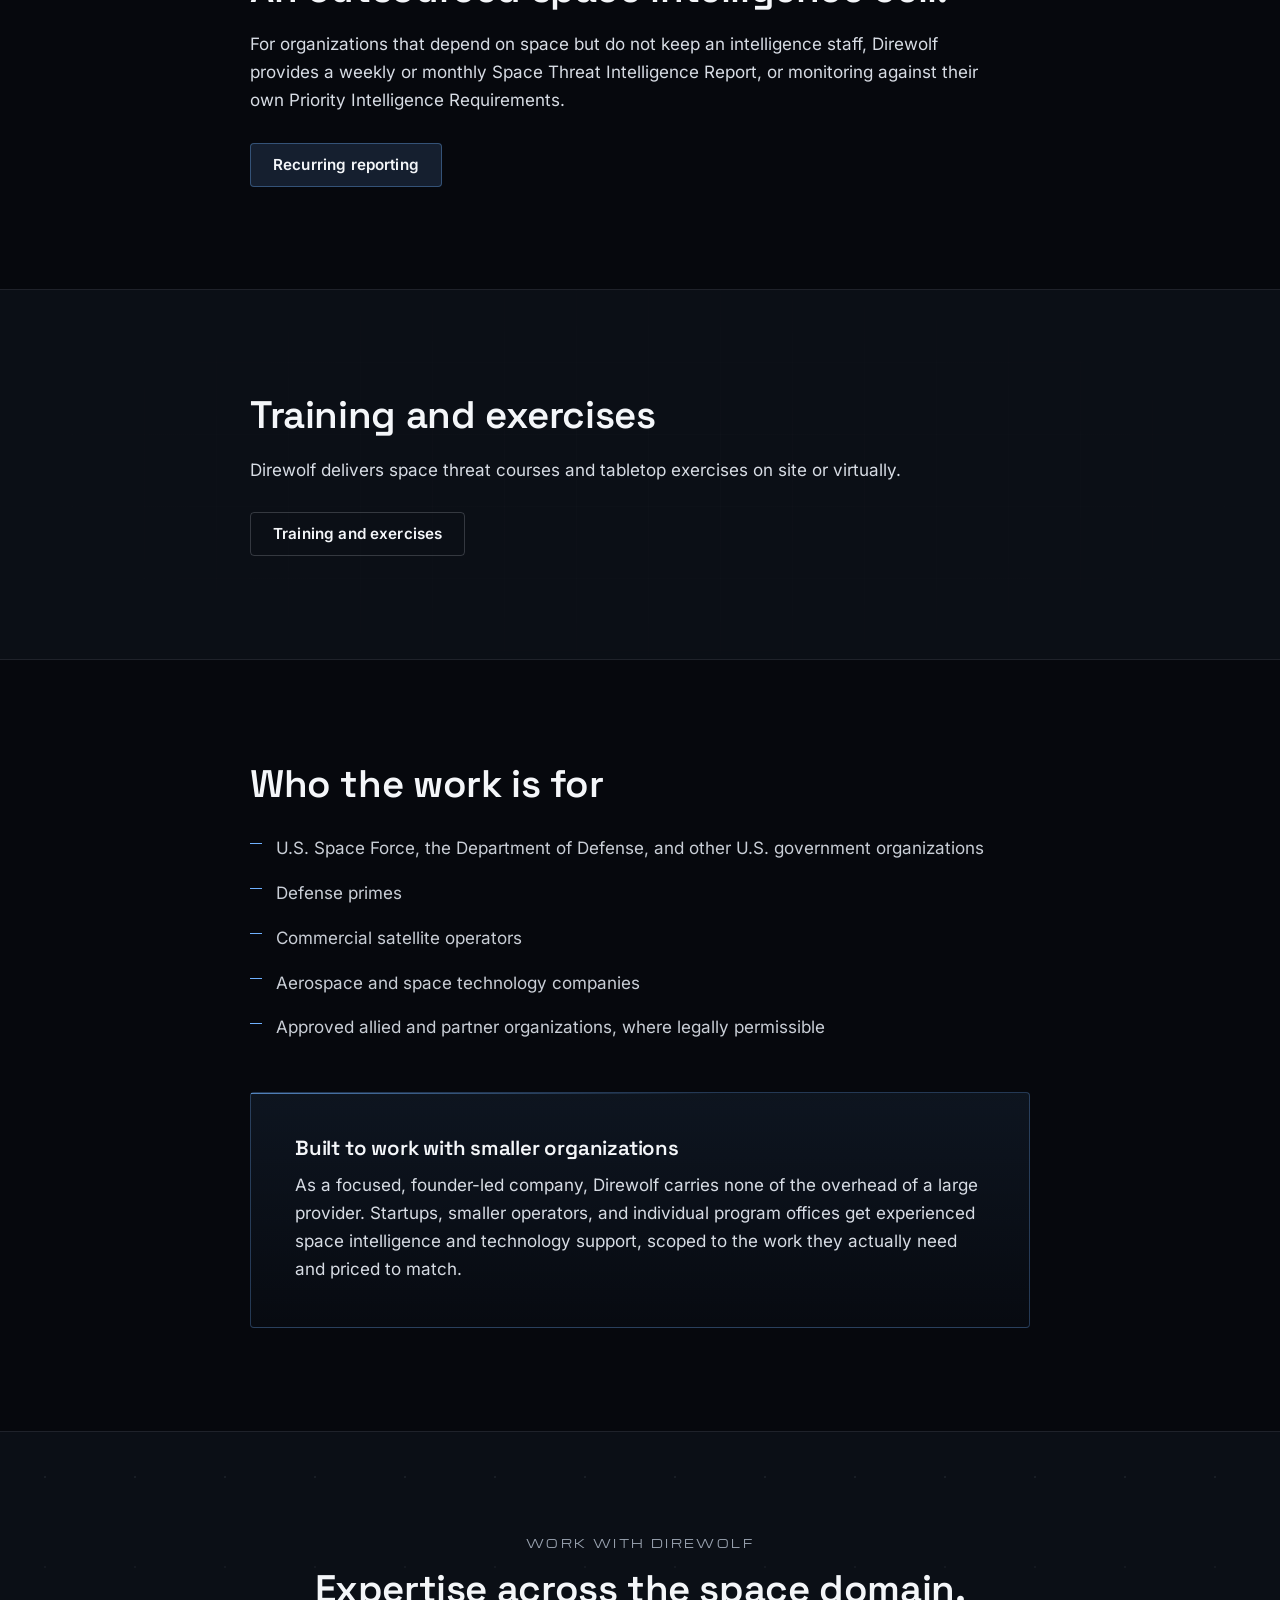
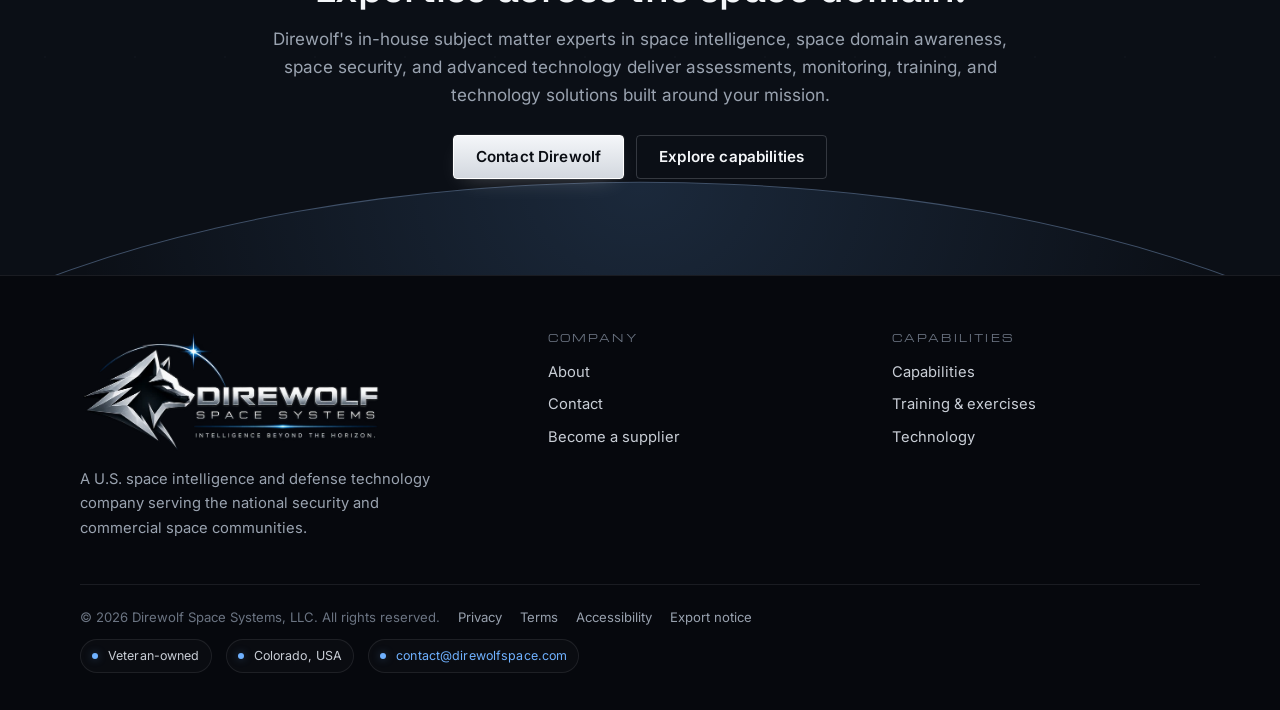
==== commit 259f4ef7: "Shorten home closing heading Co-Authored-By: Claude Opus 5.5 <noreply@anthropic.com> Claude-Session:" ====
--- a/index.html
+++ b/index.html
@@ -201,7 +201,7 @@
     <section class="cta-band">
       <div class="container">
         <p class="eyebrow eyebrow--plain">Work with Direwolf</p>
-        <h2>Expertise across the space domain, from the question to the answer.</h2>
+        <h2>Expertise across the space domain.</h2>
         <p>Direwolf's in-house subject matter experts in space intelligence, space domain awareness, space security, and advanced technology deliver assessments, monitoring, training, and technology solutions built around your mission.</p>
         <div class="btn-row">
           <a class="btn btn--primary" href="contact.html">Contact Direwolf</a>
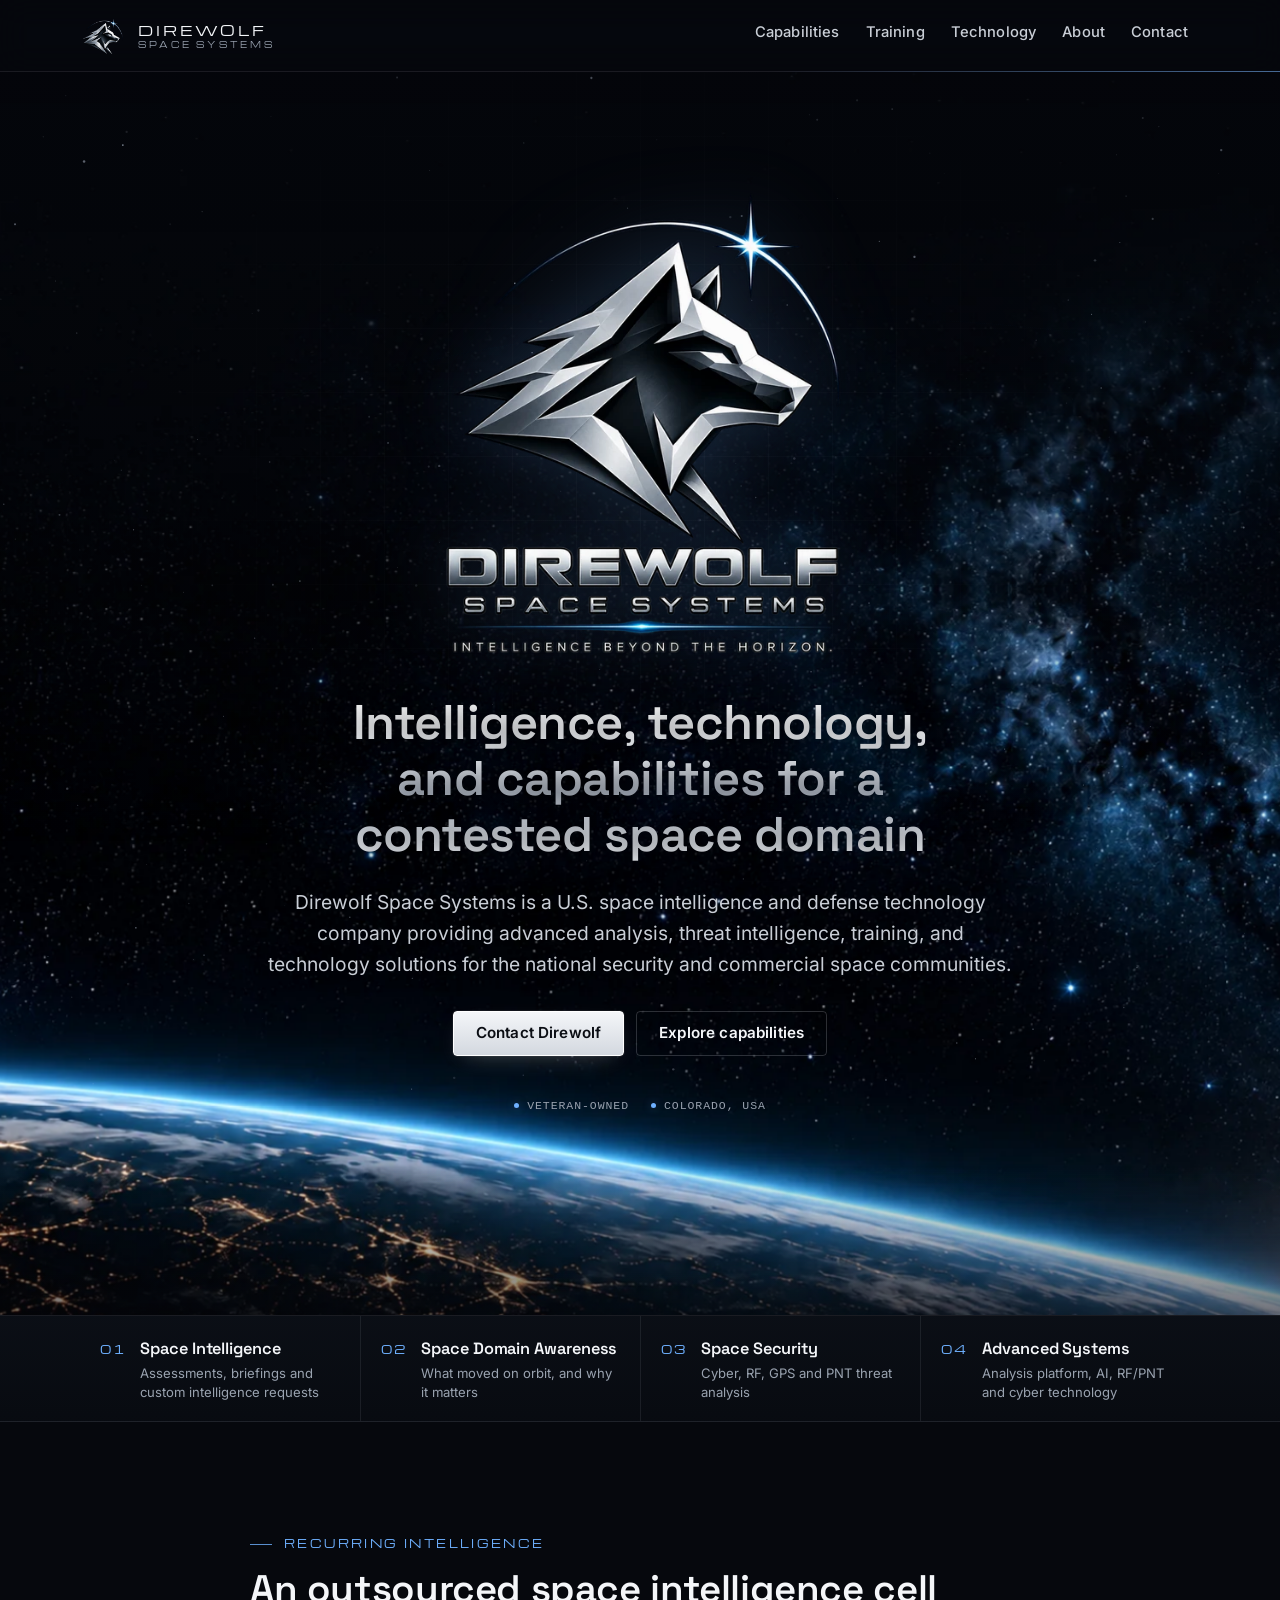
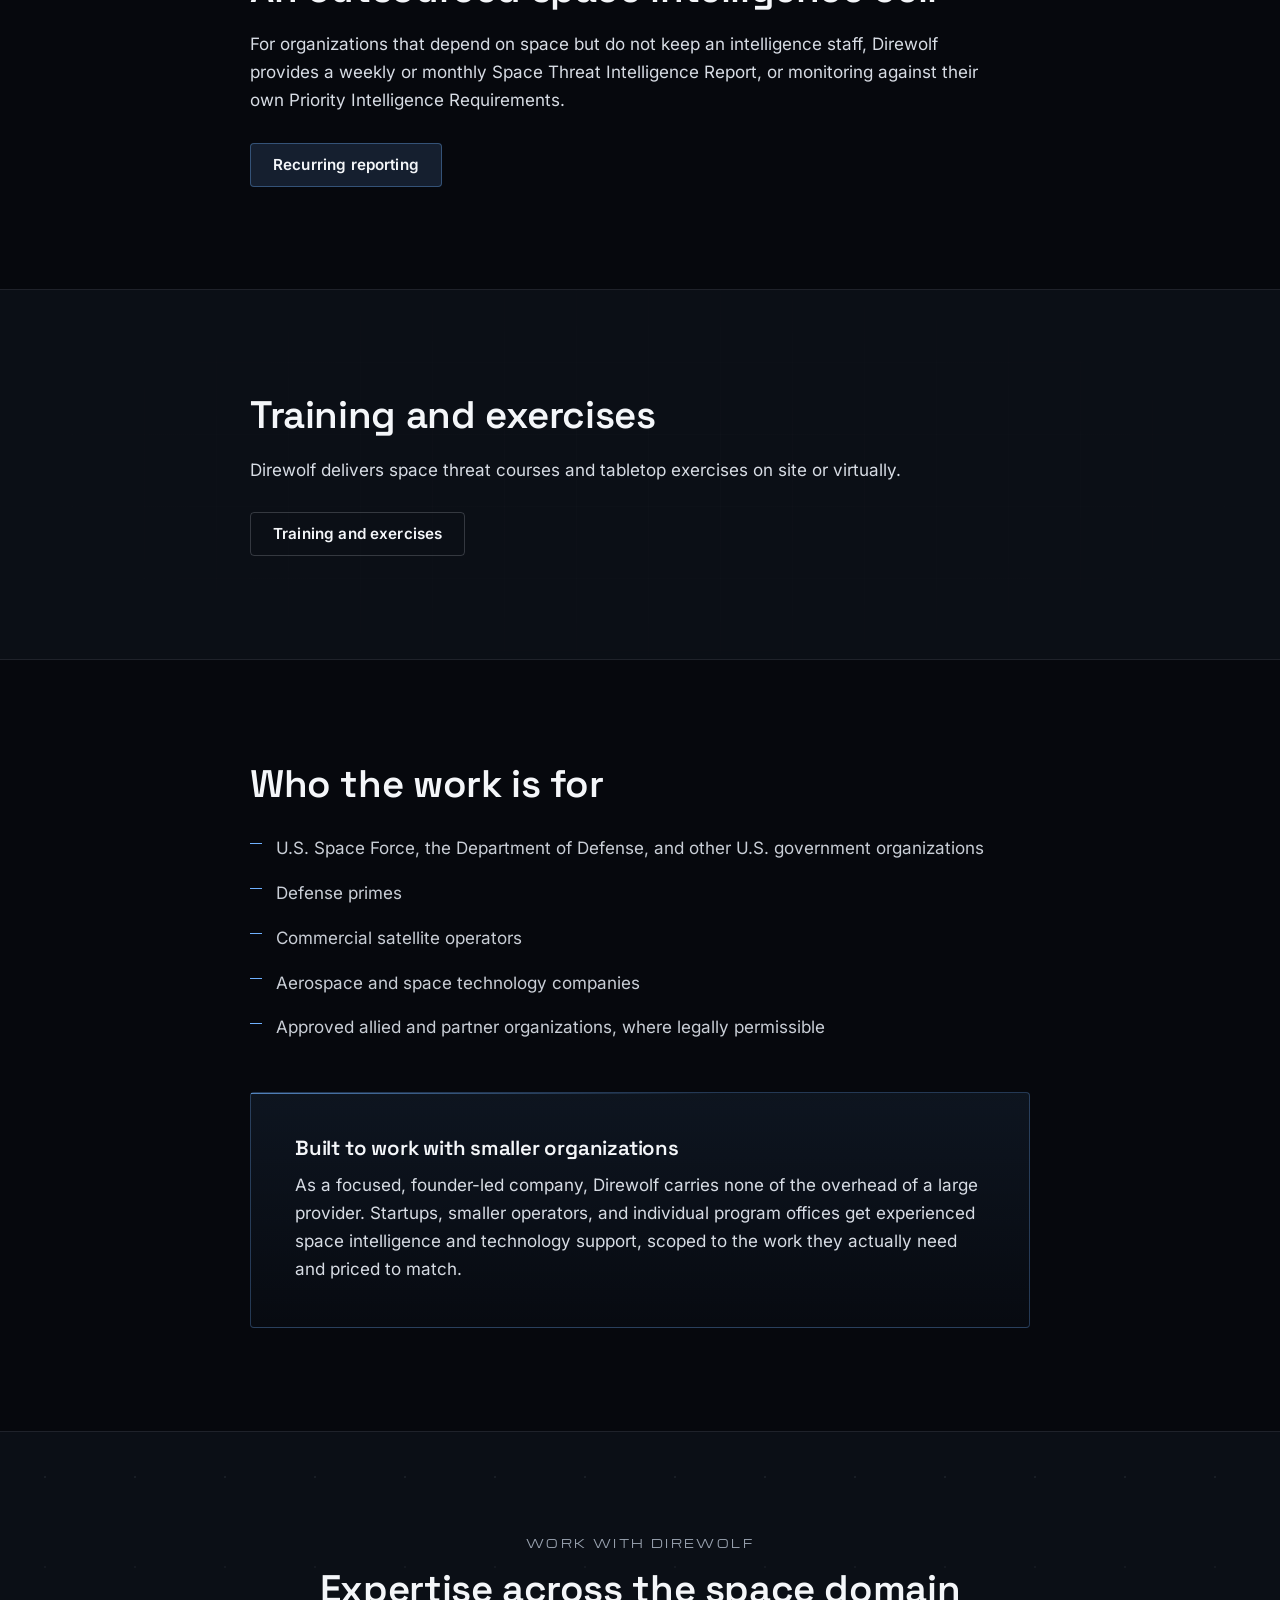
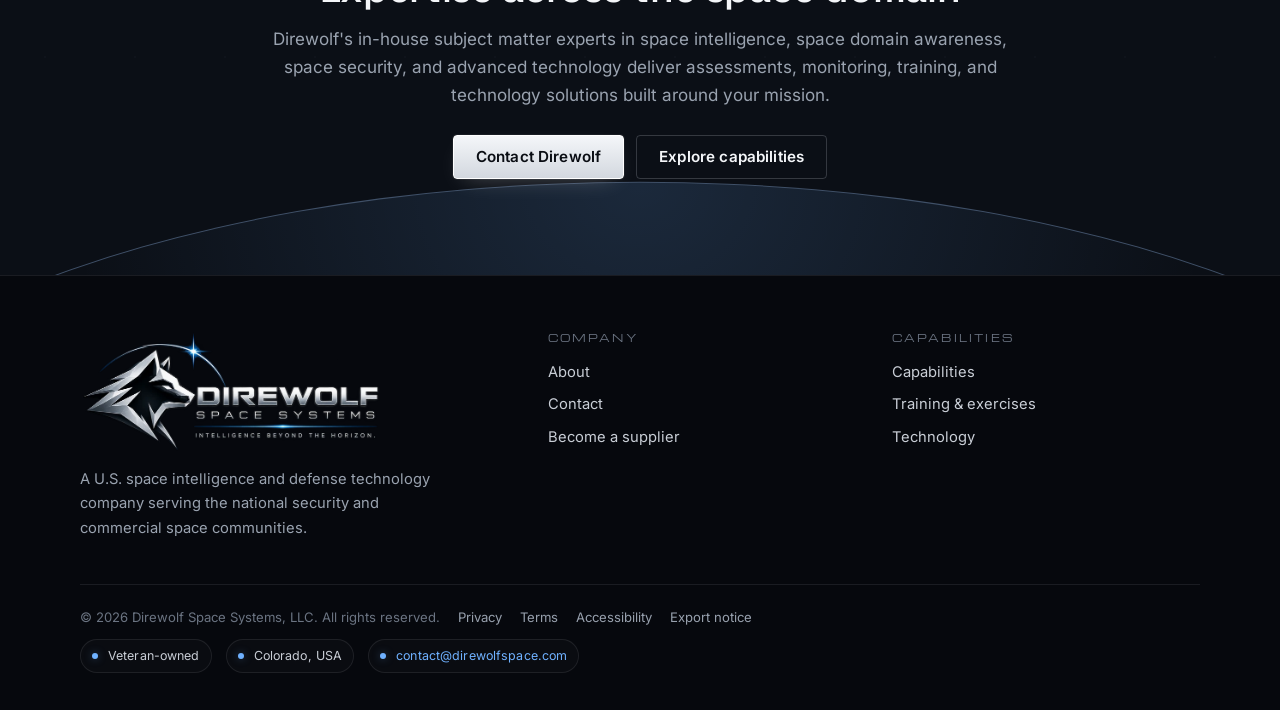
==== commit ee3e2e62: "Remove trailing periods from headings Co-Authored-By: Claude Opus 5.5 <noreply@anthropic.com> Claude" ====
--- a/index.html
+++ b/index.html
@@ -106,7 +106,7 @@
               <img class="logo" src="assets/img/logo-vertical-sm.png" srcset="assets/img/logo-vertical-sm.png 480w, assets/img/logo-vertical.png 900w" sizes="(max-width: 600px) 280px, 420px" width="420" height="496" alt="Direwolf Space Systems. Intelligence Beyond the Horizon." fetchpriority="high">
             </picture>
           </div>
-          <h1 class="metallic">Intelligence, technology, and capabilities for a contested space domain.</h1>
+          <h1 class="metallic">Intelligence, technology, and capabilities for a contested space domain</h1>
           <p class="lede">Direwolf Space Systems is a U.S. space intelligence and defense technology company providing advanced analysis, threat intelligence, training, and technology solutions for the national security and commercial space communities.</p>
           <div class="btn-row">
             <a class="btn btn--primary" href="contact.html">Contact Direwolf</a>
@@ -160,7 +160,7 @@
     <section class="section" id="recurring">
       <div class="container container--narrow">
         <p class="eyebrow">Recurring intelligence</p>
-        <h2>An outsourced space intelligence cell.</h2>
+        <h2>An outsourced space intelligence cell</h2>
         <p class="measure">For organizations that depend on space but do not keep an intelligence staff, Direwolf provides a weekly or monthly Space Threat Intelligence Report, or monitoring against their own Priority Intelligence Requirements.</p>
         <div class="btn-row mt-3">
           <a class="btn btn--blue" href="capabilities.html#recurring">Recurring reporting</a>
@@ -201,7 +201,7 @@
     <section class="cta-band">
       <div class="container">
         <p class="eyebrow eyebrow--plain">Work with Direwolf</p>
-        <h2>Expertise across the space domain.</h2>
+        <h2>Expertise across the space domain</h2>
         <p>Direwolf's in-house subject matter experts in space intelligence, space domain awareness, space security, and advanced technology deliver assessments, monitoring, training, and technology solutions built around your mission.</p>
         <div class="btn-row">
           <a class="btn btn--primary" href="contact.html">Contact Direwolf</a>
